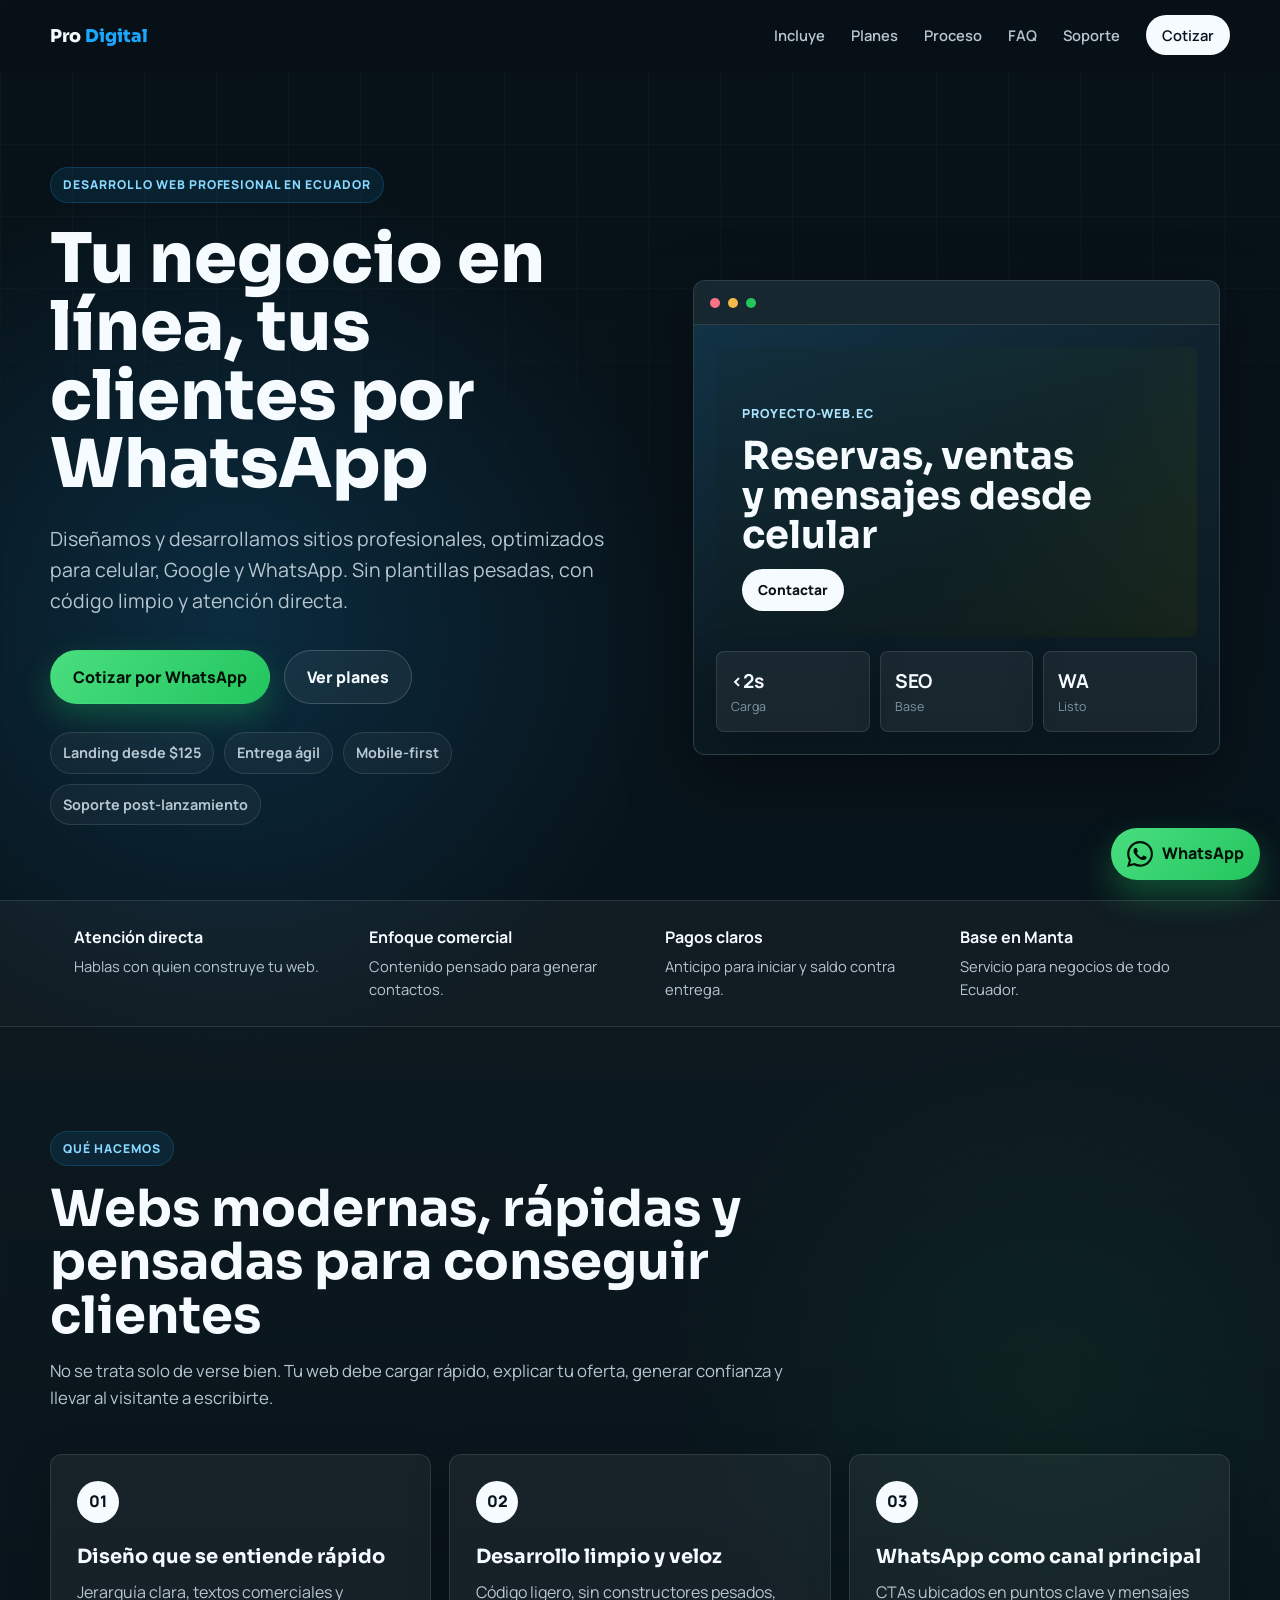
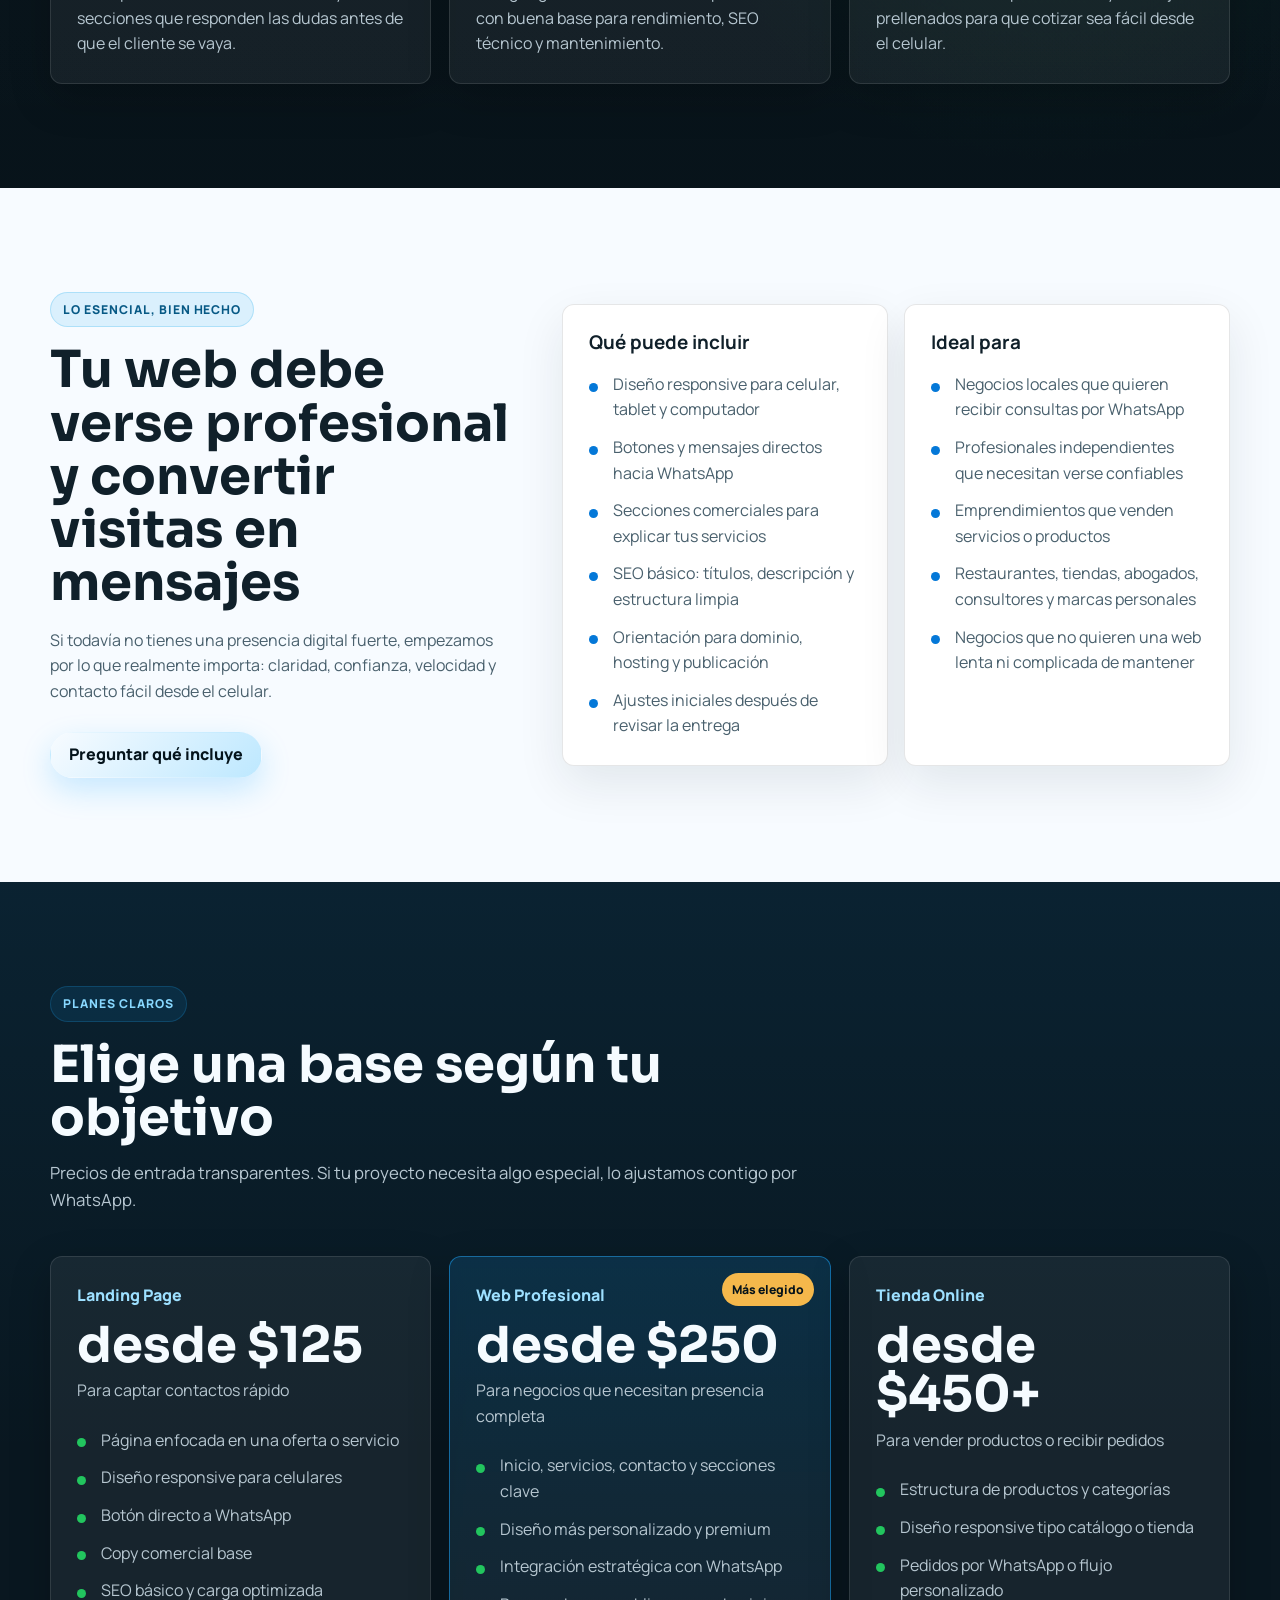
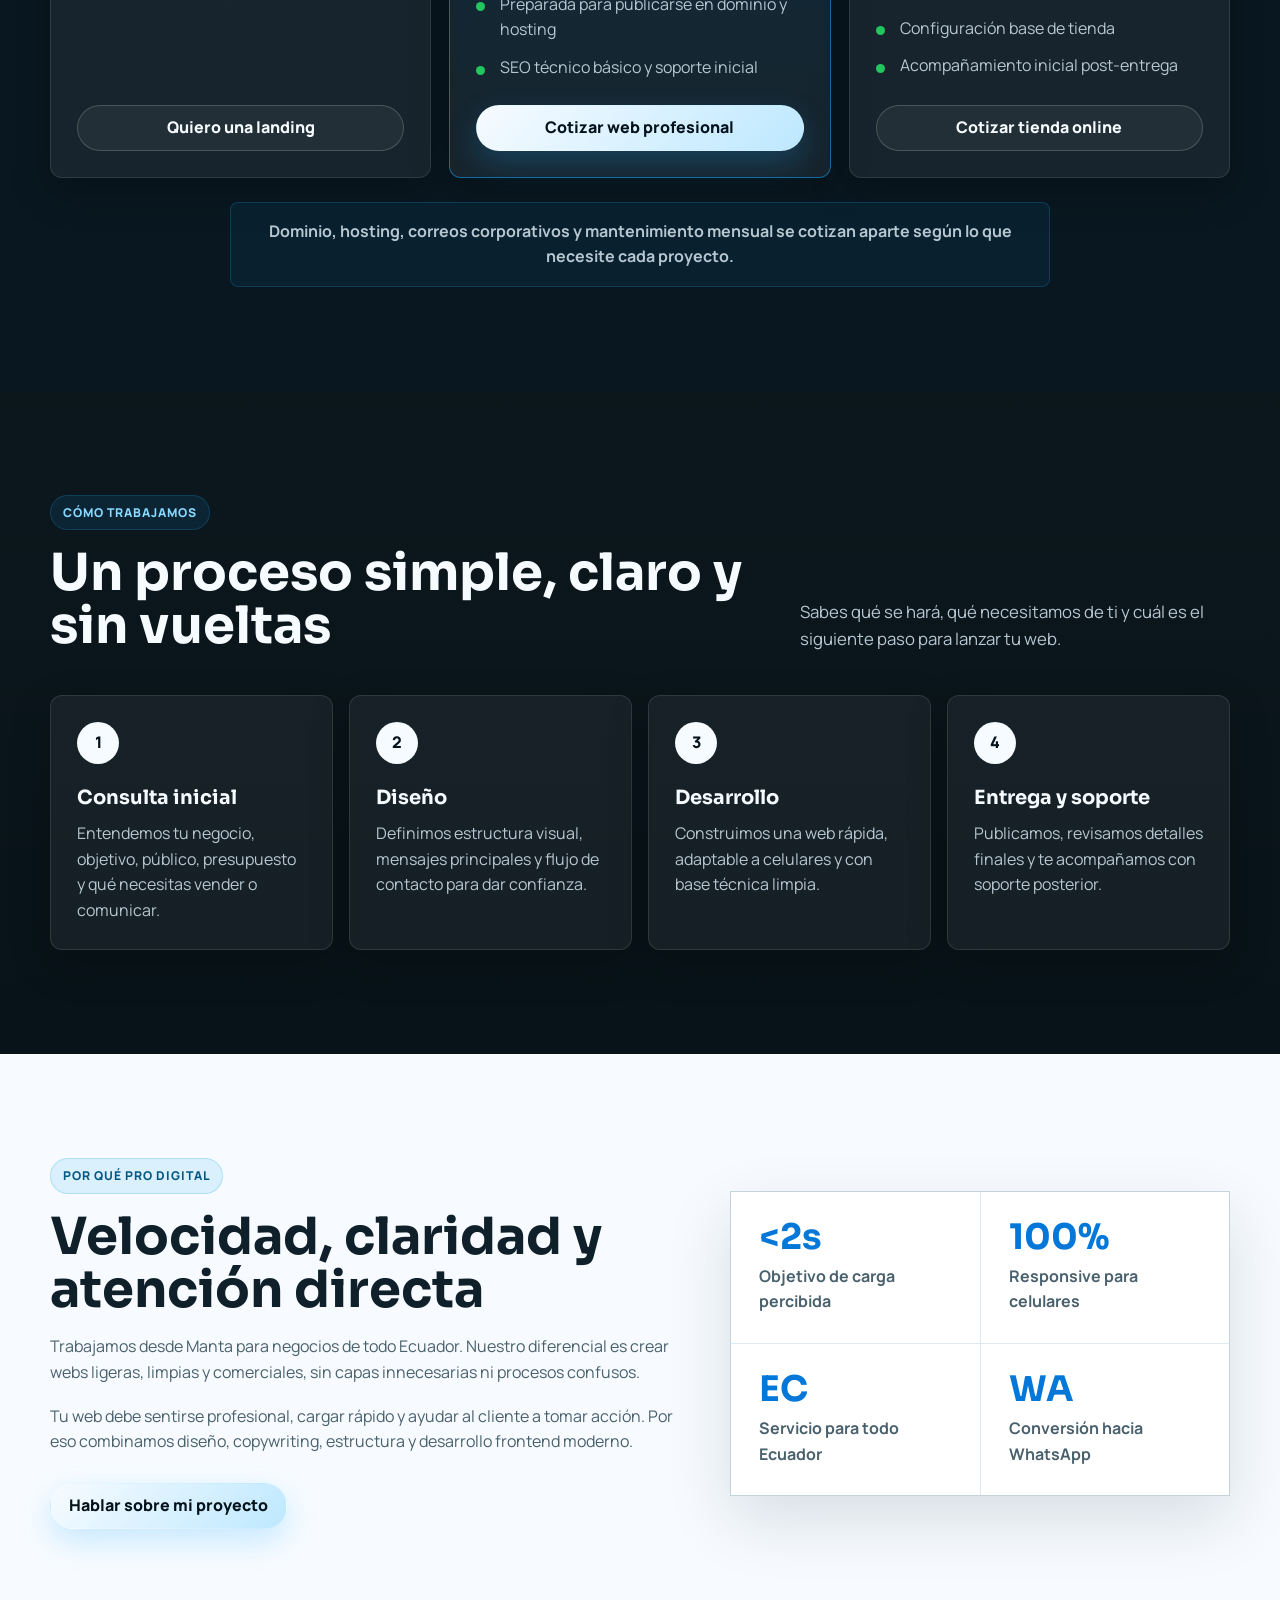
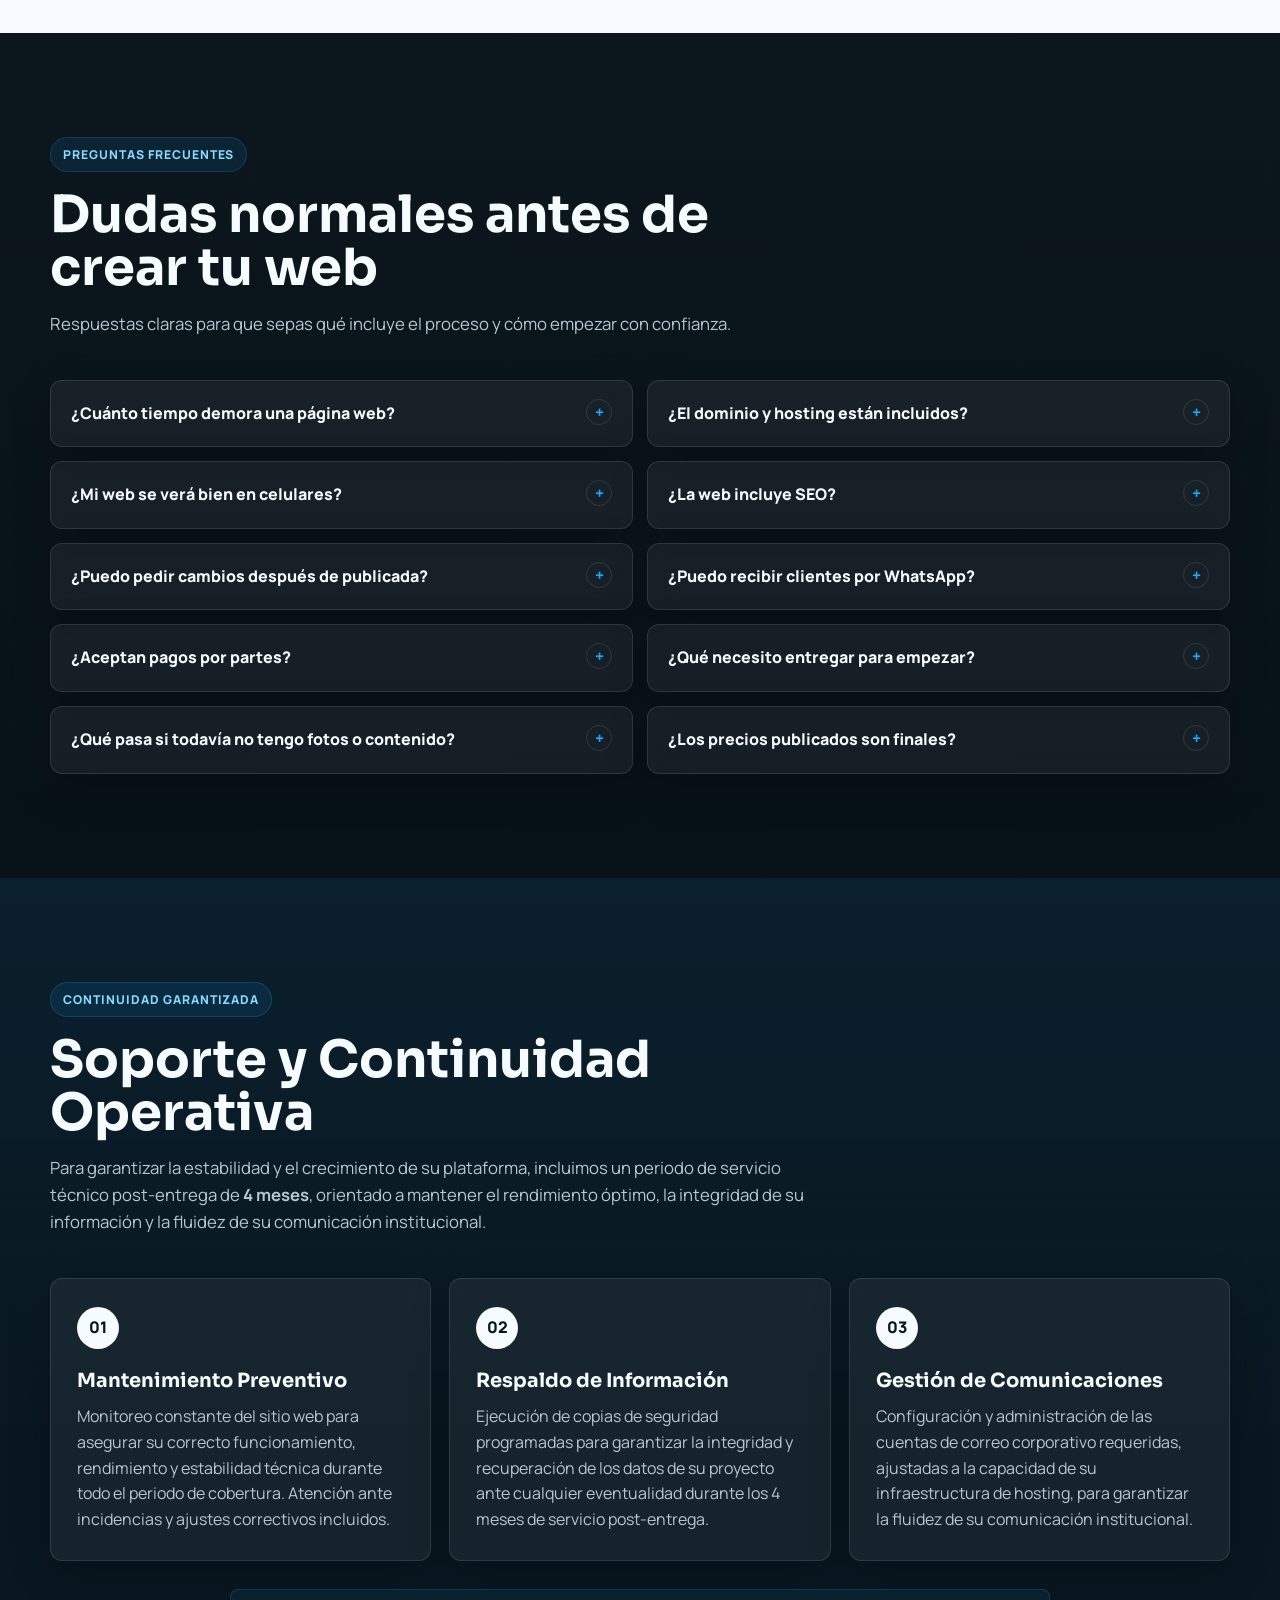
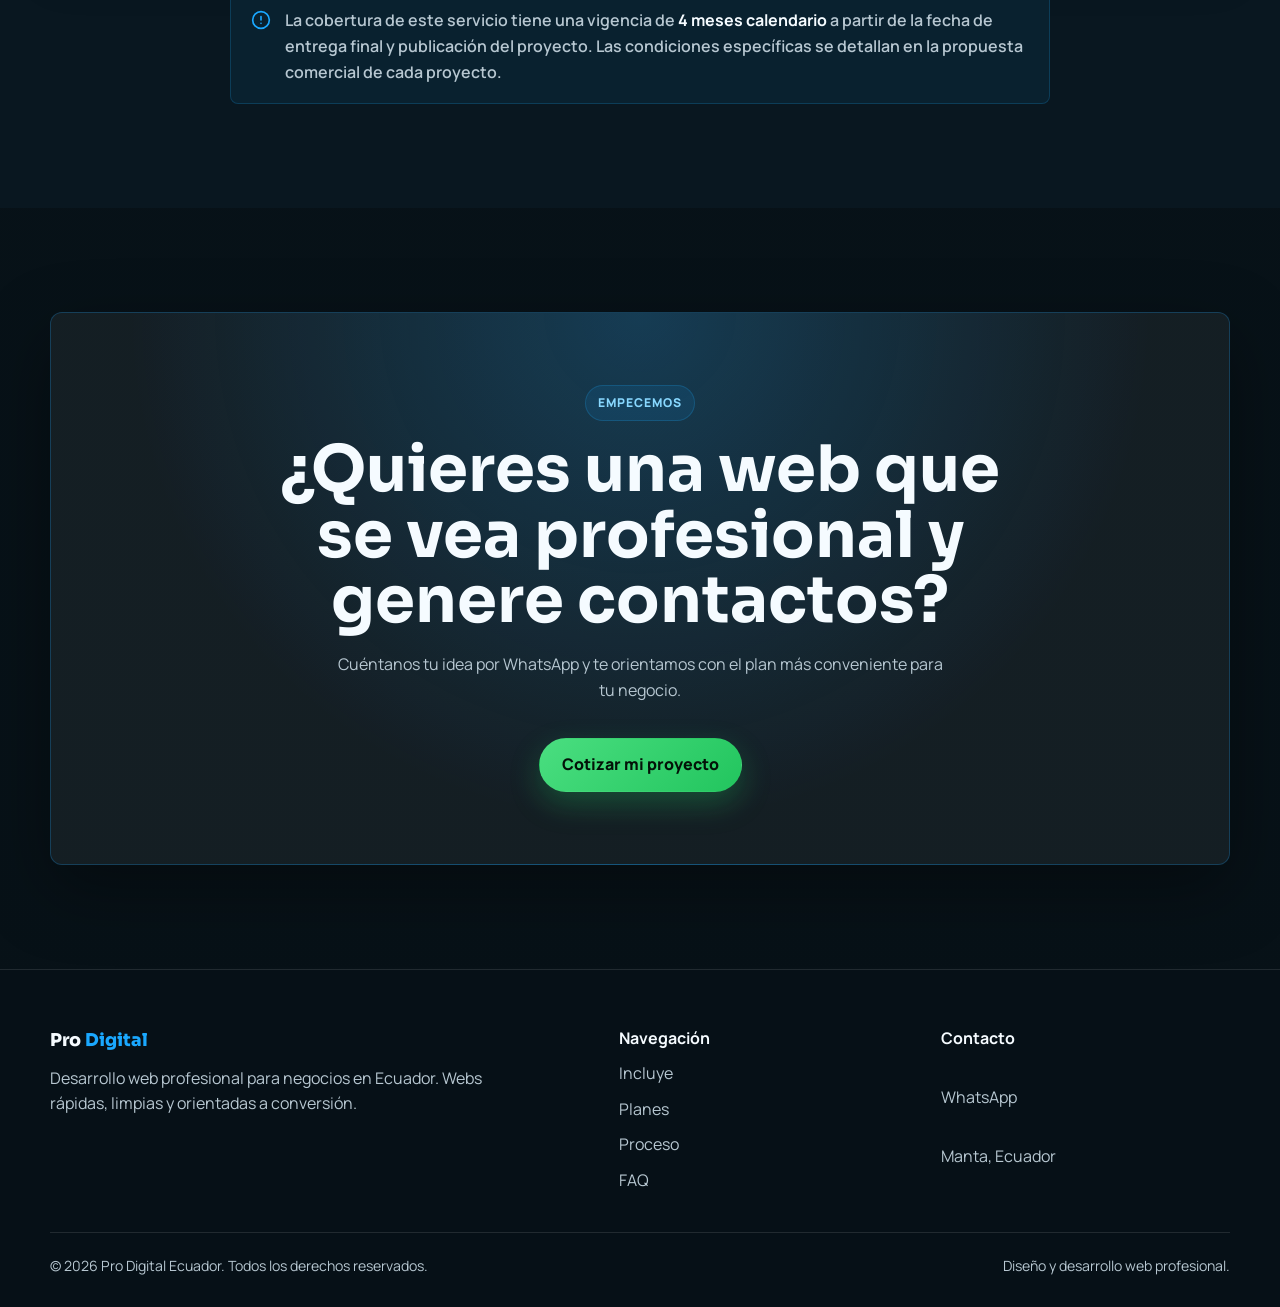
==== Mi pagina Web2/index.html @ b5c47ada "Add files via upload" ====
<!DOCTYPE html>
<html lang="es-EC">
<head>
  <meta charset="UTF-8" />
  <meta name="viewport" content="width=device-width, initial-scale=1.0" />
  <meta http-equiv="X-UA-Compatible" content="IE=edge" />

  <title>Pro Digital Ecuador | Páginas web rápidas para negocios</title>
  <meta name="description" content="Desarrollamos páginas web rápidas, profesionales y orientadas a conseguir clientes en Ecuador. Landing pages, webs corporativas y tiendas online con WhatsApp, SEO básico y soporte." />
  <meta name="keywords" content="paginas web Ecuador, desarrollo web Ecuador, diseno web Manta, landing page Ecuador, tienda online Ecuador, agencia web Ecuador" />
  <meta name="author" content="Pro Digital Ecuador" />
  <meta name="robots" content="index, follow" />
  <link rel="canonical" href="https://prodigitalecuador.com/" />

  <meta property="og:type" content="website" />
  <meta property="og:title" content="Pro Digital Ecuador | Páginas web rápidas para negocios" />
  <meta property="og:description" content="Webs profesionales para negocios en Ecuador: rápidas, mobile-first y listas para convertir visitas en mensajes por WhatsApp." />
  <meta property="og:url" content="https://prodigitalecuador.com/" />
  <meta property="og:image" content="https://prodigitalecuador.com/og-image.png" />
  <meta property="og:locale" content="es_EC" />

  <meta name="twitter:card" content="summary_large_image" />
  <meta name="twitter:title" content="Pro Digital Ecuador | Páginas web rápidas para negocios" />
  <meta name="twitter:description" content="Landing pages, webs profesionales y tiendas online para Ecuador. Diseño moderno, carga rápida y contacto por WhatsApp." />
  <meta name="twitter:image" content="https://prodigitalecuador.com/og-image.png" />

  <script type="application/ld+json">
  {
    "@context": "https://schema.org",
    "@type": "ProfessionalService",
    "name": "Pro Digital Ecuador",
    "description": "Desarrollo de paginas web rapidas, landing pages, webs profesionales y tiendas online para negocios en Ecuador.",
    "url": "https://prodigitalecuador.com/",
    "image": "https://prodigitalecuador.com/og-image.png",
    "telephone": "+593963143138",
    "address": {
      "@type": "PostalAddress",
      "addressLocality": "Manta",
      "addressRegion": "Manabi",
      "addressCountry": "EC"
    },
    "areaServed": {
      "@type": "Country",
      "name": "Ecuador"
    },
    "serviceType": [
      "Landing pages",
      "Paginas web profesionales",
      "Tiendas online",
      "Hosting y mantenimiento web",
      "SEO tecnico basico"
    ],
    "priceRange": "$$",
    "contactPoint": {
      "@type": "ContactPoint",
      "telephone": "+593963143138",
      "contactType": "customer service",
      "areaServed": "EC",
      "availableLanguage": "Spanish"
    }
  }
  </script>

  <link rel="preconnect" href="https://fonts.googleapis.com" />
  <link rel="preconnect" href="https://fonts.gstatic.com" crossorigin />
  <link
    rel="preload"
    href="https://fonts.googleapis.com/css2?family=Manrope:wght@400;500;600;700;800&family=Sora:wght@600;700;800&display=swap"
    as="style"
    onload="this.onload=null;this.rel='stylesheet'"
  />
  <noscript>
    <link rel="stylesheet" href="https://fonts.googleapis.com/css2?family=Manrope:wght@400;500;600;700;800&family=Sora:wght@600;700;800&display=swap" />
  </noscript>

  <link rel="stylesheet" href="styles.css" />
  <link rel="icon" href="data:image/svg+xml,%3Csvg xmlns='http://www.w3.org/2000/svg' viewBox='0 0 32 32'%3E%3Crect width='32' height='32' rx='8' fill='%2311a8fd'/%3E%3Ctext x='50%25' y='57%25' dominant-baseline='middle' text-anchor='middle' font-family='Arial,sans-serif' font-weight='700' font-size='16' fill='white'%3EPD%3C/text%3E%3C/svg%3E" />
</head>

<body>
  <a
    href="https://wa.me/593963143138?text=Hola%2C%20quiero%20cotizar%20mi%20pagina%20web%20con%20Pro%20Digital."
    class="whatsapp-float"
    target="_blank"
    rel="noopener noreferrer"
    aria-label="Cotizar por WhatsApp"
  >
    <svg aria-hidden="true" focusable="false" width="26" height="26" viewBox="0 0 24 24" fill="currentColor">
      <path d="M17.472 14.382c-.297-.149-1.758-.867-2.03-.967-.273-.099-.471-.148-.67.15-.197.297-.767.966-.94 1.164-.173.199-.347.223-.644.075-.297-.15-1.255-.463-2.39-1.475-.883-.788-1.48-1.761-1.653-2.059-.173-.297-.018-.458.13-.606.134-.133.298-.347.446-.52.149-.174.198-.298.298-.497.099-.198.05-.371-.025-.52-.075-.149-.669-1.612-.916-2.207-.242-.579-.487-.5-.669-.51-.173-.008-.371-.01-.57-.01-.198 0-.52.074-.792.372-.272.297-1.04 1.016-1.04 2.479 0 1.462 1.065 2.875 1.213 3.074.149.198 2.096 3.2 5.077 4.487.709.306 1.262.489 1.694.625.712.227 1.36.195 1.871.118.571-.085 1.758-.719 2.006-1.413.248-.694.248-1.289.173-1.413-.074-.124-.272-.198-.57-.347m-5.421 7.403h-.004a9.87 9.87 0 01-5.031-1.378l-.361-.214-3.741.982.998-3.648-.235-.374a9.86 9.86 0 01-1.51-5.26c.001-5.45 4.436-9.884 9.888-9.884 2.64 0 5.122 1.03 6.988 2.898a9.825 9.825 0 012.893 6.994c-.003 5.45-4.437 9.884-9.885 9.884m8.413-18.297A11.815 11.815 0 0012.05 0C5.495 0 .16 5.335.157 11.892c0 2.096.547 4.142 1.588 5.945L.057 24l6.305-1.654a11.882 11.882 0 005.683 1.448h.005c6.554 0 11.89-5.335 11.893-11.893a11.821 11.821 0 00-3.48-8.413Z"/>
    </svg>
    <span>WhatsApp</span>
  </a>

  <header class="site-header" id="site-header">
    <nav class="nav container" aria-label="Navegación principal">
      <a href="#home" class="nav__logo" aria-label="Pro Digital Ecuador">
        Pro <span>Digital</span>
      </a>

      <ul class="nav__links" role="list">
        <li><a href="#included">Incluye</a></li>
        <li><a href="#plans">Planes</a></li>
        <li><a href="#process">Proceso</a></li>
        <li><a href="#faq">FAQ</a></li>
        <li><a href="#support">Soporte</a></li>
        <li>
          <a
            href="https://wa.me/593963143138?text=Hola%2C%20quiero%20cotizar%20mi%20pagina%20web%20con%20Pro%20Digital."
            class="nav__cta"
            target="_blank"
            rel="noopener noreferrer"
          >
            Cotizar
          </a>
        </li>
      </ul>

      <button
        class="nav__hamburger"
        id="hamburger-btn"
        type="button"
        aria-label="Abrir menú"
        aria-expanded="false"
        aria-controls="mobile-menu"
      >
        <span aria-hidden="true"></span>
        <span aria-hidden="true"></span>
        <span aria-hidden="true"></span>
      </button>
    </nav>

    <nav class="nav__mobile-menu" id="mobile-menu" aria-label="Menú móvil" aria-hidden="true">
      <a href="#included" class="mobile-nav-link">Incluye</a>
      <a href="#plans" class="mobile-nav-link">Planes</a>
      <a href="#process" class="mobile-nav-link">Proceso</a>
<a
        href="https://wa.me/593963143138?text=Hola%2C%20quiero%20cotizar%20mi%20pagina%20web%20con%20Pro%20Digital."
        class="mobile-nav-link mobile-nav-link--cta"
        target="_blank"
        rel="noopener noreferrer"
      >
        Cotizar por WhatsApp
      </a>
    </nav>
  </header>

  <main>
    <section class="hero" id="home" aria-labelledby="hero-title">
      <div class="hero__inner container">
        <div class="hero__content">
          <p class="eyebrow reveal">Desarrollo web profesional en Ecuador</p>
          <h1 class="hero__title reveal reveal--delay-1" id="hero-title">
            Tu negocio en línea, tus clientes por WhatsApp
          </h1>
          <p class="hero__subtitle reveal reveal--delay-2">
            Diseñamos y desarrollamos sitios profesionales, optimizados para celular,
            Google y WhatsApp. Sin plantillas pesadas, con código limpio y atención directa.
          </p>
          <div class="hero__actions reveal reveal--delay-3">
            <a
              href="https://wa.me/593963143138?text=Hola%2C%20quiero%20cotizar%20mi%20pagina%20web%20con%20Pro%20Digital.%20Mi%20negocio%20es..."
              class="btn btn--whatsapp btn--lg"
              target="_blank"
              rel="noopener noreferrer"
            >
              Cotizar por WhatsApp
            </a>
            <a href="#plans" class="btn btn--secondary btn--lg">Ver planes</a>
          </div>
          <ul class="hero__proof reveal reveal--delay-4" role="list" aria-label="Beneficios principales">
            <li>Landing desde $125</li>
            <li>Entrega ágil</li>
            <li>Mobile-first</li>
            <li>Soporte post-lanzamiento</li>
          </ul>
        </div>

        <div class="hero__visual reveal reveal--delay-2" aria-hidden="true">
          <div class="browser-card">
            <div class="browser-card__bar">
              <span></span>
              <span></span>
              <span></span>
            </div>
            <div class="browser-card__screen">
              <div class="preview-hero">
                <span>proyecto-web.ec</span>
                <strong>Reservas, ventas y mensajes desde celular</strong>
                <div class="preview-hero__button">Contactar</div>
              </div>
              <div class="preview-stats">
                <div><strong>&lt;2s</strong><span>Carga</span></div>
                <div><strong>SEO</strong><span>Base</span></div>
                <div><strong>WA</strong><span>Listo</span></div>
              </div>
            </div>
          </div>
        </div>
      </div>
    </section>

    <section class="trust-strip" aria-label="Señales de confianza">
      <div class="container trust-strip__grid">
        <div><strong>Atención directa</strong><span>Hablas con quien construye tu web.</span></div>
        <div><strong>Enfoque comercial</strong><span>Contenido pensado para generar contactos.</span></div>
        <div><strong>Pagos claros</strong><span>Anticipo para iniciar y saldo contra entrega.</span></div>
        <div><strong>Base en Manta</strong><span>Servicio para negocios de todo Ecuador.</span></div>
      </div>
    </section>

    <section class="section services" id="services" aria-labelledby="services-title">
      <div class="container">
        <header class="section-header reveal">
          <p class="eyebrow">Qué hacemos</p>
          <h2 id="services-title">Webs modernas, rápidas y pensadas para conseguir clientes</h2>
          <p>
            No se trata solo de verse bien. Tu web debe cargar rápido, explicar tu oferta,
            generar confianza y llevar al visitante a escribirte.
          </p>
        </header>

        <div class="services__grid">
          <article class="feature-card reveal reveal--delay-1">
            <span class="feature-card__icon" aria-hidden="true">01</span>
            <h3>Diseño que se entiende rápido</h3>
            <p>Jerarquía clara, textos comerciales y secciones que responden las dudas antes de que el cliente se vaya.</p>
          </article>
          <article class="feature-card reveal reveal--delay-2">
            <span class="feature-card__icon" aria-hidden="true">02</span>
            <h3>Desarrollo limpio y veloz</h3>
            <p>Código ligero, sin constructores pesados, con buena base para rendimiento, SEO técnico y mantenimiento.</p>
          </article>
          <article class="feature-card reveal reveal--delay-3">
            <span class="feature-card__icon" aria-hidden="true">03</span>
            <h3>WhatsApp como canal principal</h3>
            <p>CTAs ubicados en puntos clave y mensajes prellenados para que cotizar sea fácil desde el celular.</p>
          </article>
        </div>
      </div>
    </section>

    <section class="section included" id="included" aria-labelledby="included-title">
      <div class="container included__grid">
        <div class="included__content reveal">
          <p class="eyebrow">Lo esencial, bien hecho</p>
          <h2 id="included-title">Tu web debe verse profesional y convertir visitas en mensajes</h2>
          <p>
            Si todavía no tienes una presencia digital fuerte, empezamos por lo que realmente
            importa: claridad, confianza, velocidad y contacto fácil desde el celular.
          </p>
          <a
            href="https://wa.me/593963143138?text=Hola%2C%20quiero%20saber%20que%20incluye%20una%20pagina%20web%20con%20Pro%20Digital."
            class="btn btn--primary"
            target="_blank"
            rel="noopener noreferrer"
          >
            Preguntar qué incluye
          </a>
        </div>

        <div class="included__lists">
          <article class="included-card reveal reveal--delay-1">
            <h3>Qué puede incluir</h3>
            <ul role="list">
              <li>Diseño responsive para celular, tablet y computador</li>
              <li>Botones y mensajes directos hacia WhatsApp</li>
              <li>Secciones comerciales para explicar tus servicios</li>
              <li>SEO básico: títulos, descripción y estructura limpia</li>
              <li>Orientación para dominio, hosting y publicación</li>
              <li>Ajustes iniciales después de revisar la entrega</li>
            </ul>
          </article>

          <article class="included-card reveal reveal--delay-2">
            <h3>Ideal para</h3>
            <ul role="list">
              <li>Negocios locales que quieren recibir consultas por WhatsApp</li>
              <li>Profesionales independientes que necesitan verse confiables</li>
              <li>Emprendimientos que venden servicios o productos</li>
              <li>Restaurantes, tiendas, abogados, consultores y marcas personales</li>
              <li>Negocios que no quieren una web lenta ni complicada de mantener</li>
            </ul>
          </article>
        </div>
      </div>
    </section>

    <section class="section plans" id="plans" aria-labelledby="plans-title">
      <div class="container">
        <header class="section-header reveal">
          <p class="eyebrow">Planes claros</p>
          <h2 id="plans-title">Elige una base según tu objetivo</h2>
          <p>Precios de entrada transparentes. Si tu proyecto necesita algo especial, lo ajustamos contigo por WhatsApp.</p>
        </header>

        <div class="plans__grid">
          <article class="price-card reveal reveal--delay-1">
            <div class="price-card__head">
              <p>Landing Page</p>
              <strong>desde $125</strong>
              <span>Para captar contactos rápido</span>
            </div>
            <ul role="list">
              <li>Página enfocada en una oferta o servicio</li>
              <li>Diseño responsive para celulares</li>
              <li>Botón directo a WhatsApp</li>
              <li>Copy comercial base</li>
              <li>SEO básico y carga optimizada</li>
            </ul>
            <a href="https://wa.me/593963143138?text=Hola%2C%20quiero%20una%20Landing%20Page%20desde%20%24125." class="btn btn--secondary" target="_blank" rel="noopener noreferrer">Quiero una landing</a>
          </article>

          <article class="price-card price-card--featured reveal reveal--delay-2">
            <div class="price-card__badge">Más elegido</div>
            <div class="price-card__head">
              <p>Web Profesional</p>
              <strong>desde $250</strong>
              <span>Para negocios que necesitan presencia completa</span>
            </div>
            <ul role="list">
              <li>Inicio, servicios, contacto y secciones clave</li>
              <li>Diseño más personalizado y premium</li>
              <li>Integración estratégica con WhatsApp</li>
              <li>Preparada para publicarse en dominio y hosting</li>
              <li>SEO técnico básico y soporte inicial</li>
            </ul>
            <a href="https://wa.me/593963143138?text=Hola%2C%20quiero%20cotizar%20una%20Web%20Profesional%20desde%20%24250." class="btn btn--primary" target="_blank" rel="noopener noreferrer">Cotizar web profesional</a>
          </article>

          <article class="price-card reveal reveal--delay-3">
            <div class="price-card__head">
              <p>Tienda Online</p>
              <strong>desde $450+</strong>
              <span>Para vender productos o recibir pedidos</span>
            </div>
            <ul role="list">
              <li>Estructura de productos y categorías</li>
              <li>Diseño responsive tipo catálogo o tienda</li>
              <li>Pedidos por WhatsApp o flujo personalizado</li>
              <li>Configuración base de tienda</li>
              <li>Acompañamiento inicial post-entrega</li>
            </ul>
            <a href="https://wa.me/593963143138?text=Hola%2C%20quiero%20cotizar%20una%20Tienda%20Online%20desde%20%24450." class="btn btn--secondary" target="_blank" rel="noopener noreferrer">Cotizar tienda online</a>
          </article>
        </div>
        <p class="plans__note reveal reveal--delay-4">
          Dominio, hosting, correos corporativos y mantenimiento mensual se cotizan aparte según lo que necesite cada proyecto.
        </p>
      </div>
    </section>

    <section class="section process" id="process" aria-labelledby="process-title">
      <div class="container">
        <header class="section-header section-header--split reveal">
          <div>
            <p class="eyebrow">Cómo trabajamos</p>
            <h2 id="process-title">Un proceso simple, claro y sin vueltas</h2>
          </div>
          <p>Sabes qué se hará, qué necesitamos de ti y cuál es el siguiente paso para lanzar tu web.</p>
        </header>

        <div class="process__grid">
          <article class="step-card reveal reveal--delay-1">
            <span>1</span>
            <h3>Consulta inicial</h3>
            <p>Entendemos tu negocio, objetivo, público, presupuesto y qué necesitas vender o comunicar.</p>
          </article>
          <article class="step-card reveal reveal--delay-2">
            <span>2</span>
            <h3>Diseño</h3>
            <p>Definimos estructura visual, mensajes principales y flujo de contacto para dar confianza.</p>
          </article>
          <article class="step-card reveal reveal--delay-3">
            <span>3</span>
            <h3>Desarrollo</h3>
            <p>Construimos una web rápida, adaptable a celulares y con base técnica limpia.</p>
          </article>
          <article class="step-card reveal reveal--delay-4">
            <span>4</span>
            <h3>Entrega y soporte</h3>
            <p>Publicamos, revisamos detalles finales y te acompañamos con soporte posterior.</p>
          </article>
        </div>
      </div>
    </section>

    <section class="section about" id="about" aria-labelledby="about-title">
      <div class="container about__grid">
        <div class="about__content reveal">
          <p class="eyebrow">Por qué Pro Digital</p>
          <h2 id="about-title">Velocidad, claridad y atención directa</h2>
          <p>
            Trabajamos desde Manta para negocios de todo Ecuador. Nuestro diferencial es crear webs
            ligeras, limpias y comerciales, sin capas innecesarias ni procesos confusos.
          </p>
          <p>
            Tu web debe sentirse profesional, cargar rápido y ayudar al cliente a tomar acción.
            Por eso combinamos diseño, copywriting, estructura y desarrollo frontend moderno.
          </p>
          <a href="https://wa.me/593963143138?text=Hola%2C%20quiero%20hablar%20sobre%20mi%20proyecto%20web." class="btn btn--primary" target="_blank" rel="noopener noreferrer">Hablar sobre mi proyecto</a>
        </div>

        <div class="metrics-panel reveal reveal--delay-2" aria-label="Métricas y beneficios">
          <div><strong>&lt;2s</strong><span>Objetivo de carga percibida</span></div>
          <div><strong>100%</strong><span>Responsive para celulares</span></div>
          <div><strong>EC</strong><span>Servicio para todo Ecuador</span></div>
          <div><strong>WA</strong><span>Conversión hacia WhatsApp</span></div>
        </div>
      </div>
    </section>

    <section class="section faq" id="faq" aria-labelledby="faq-title">
      <div class="container">
        <header class="section-header reveal">
          <p class="eyebrow">Preguntas frecuentes</p>
          <h2 id="faq-title">Dudas normales antes de crear tu web</h2>
          <p>Respuestas claras para que sepas qué incluye el proceso y cómo empezar con confianza.</p>
        </header>

        <div class="faq__grid">
          <details class="faq-item reveal reveal--delay-1">
            <summary>¿Cuánto tiempo demora una página web?</summary>
            <p>Una landing puede estar lista en pocos días si el contenido está claro. Una web profesional o tienda online toma más tiempo porque requiere más estructura, diseño y revisión.</p>
          </details>
          <details class="faq-item reveal reveal--delay-1">
            <summary>¿El dominio y hosting están incluidos?</summary>
            <p>Dominio, hosting y correos corporativos se cotizan aparte. Podemos ayudarte a contratarlos o conectarlos si ya los tienes. Comprar un dominio no siempre incluye correo corporativo; depende del proveedor y del plan.</p>
          </details>
          <details class="faq-item reveal reveal--delay-2">
            <summary>¿Mi web se verá bien en celulares?</summary>
            <p>Sí. Diseñamos mobile-first porque muchos clientes en Ecuador revisan desde celular antes de escribir por WhatsApp.</p>
          </details>
          <details class="faq-item reveal reveal--delay-2">
            <summary>¿La web incluye SEO?</summary>
            <p>Incluye SEO básico técnico: estructura correcta, títulos, descripción, velocidad y buenas prácticas. El posicionamiento avanzado se puede trabajar como servicio adicional.</p>
          </details>
          <details class="faq-item reveal reveal--delay-3">
            <summary>¿Puedo pedir cambios después de publicada?</summary>
            <p>Sí. Podemos incluir ajustes iniciales y también mantenimiento mensual si necesitas cambios frecuentes, nuevas secciones o soporte continuo.</p>
          </details>
          <details class="faq-item reveal reveal--delay-3">
            <summary>¿Puedo recibir clientes por WhatsApp?</summary>
            <p>Sí. La web se orienta a que el visitante pueda escribirte con mensajes prellenados según el servicio, plan o tipo de consulta.</p>
          </details>
          <details class="faq-item reveal reveal--delay-4">
            <summary>¿Aceptan pagos por partes?</summary>
            <p>Normalmente se trabaja con anticipo para iniciar y saldo contra entrega o publicación. Así el proceso es claro para ambas partes.</p>
          </details>
          <details class="faq-item reveal reveal--delay-4">
            <summary>¿Qué necesito entregar para empezar?</summary>
            <p>Logo si tienes, servicios, datos de contacto, fotos y referencias. Si no tienes textos listos, podemos ayudarte con copy base para ordenar tu oferta.</p>
          </details>
          <details class="faq-item reveal reveal--delay-4">
            <summary>¿Qué pasa si todavía no tengo fotos o contenido?</summary>
            <p>Podemos iniciar con una estructura base y textos comerciales simples. Si faltan fotos, te indicamos qué imágenes conviene preparar para que la web se vea profesional.</p>
          </details>
          <details class="faq-item reveal reveal--delay-4">
            <summary>¿Los precios publicados son finales?</summary>
            <p>Son precios de entrada. El valor final depende de cantidad de secciones, funcionalidades, contenido, tienda, dominio, hosting y soporte que necesites. Siempre se aclara antes de iniciar.</p>
          </details>
        </div>
      </div>
    </section>

    <section class="section support" id="support" aria-labelledby="support-title">
      <div class="container">
        <header class="section-header reveal">
          <p class="eyebrow">Continuidad garantizada</p>
          <h2 id="support-title">Soporte y Continuidad Operativa</h2>
          <p>
            Para garantizar la estabilidad y el crecimiento de su plataforma, incluimos un periodo de
            servicio técnico post-entrega de <strong>4 meses</strong>, orientado a mantener el rendimiento
            óptimo, la integridad de su información y la fluidez de su comunicación institucional.
          </p>
        </header>

        <div class="support__grid">
          <article class="support-card reveal reveal--delay-1">
            <div class="support-card__number" aria-hidden="true">01</div>
            <div class="support-card__body">
              <h3>Mantenimiento Preventivo</h3>
              <p>
                Monitoreo constante del sitio web para asegurar su correcto funcionamiento, rendimiento
                y estabilidad técnica durante todo el periodo de cobertura. Atención ante incidencias
                y ajustes correctivos incluidos.
              </p>
            </div>
          </article>

          <article class="support-card reveal reveal--delay-2">
            <div class="support-card__number" aria-hidden="true">02</div>
            <div class="support-card__body">
              <h3>Respaldo de Información</h3>
              <p>
                Ejecución de copias de seguridad programadas para garantizar la integridad y recuperación
                de los datos de su proyecto ante cualquier eventualidad durante los 4 meses de
                servicio post-entrega.
              </p>
            </div>
          </article>

          <article class="support-card reveal reveal--delay-3">
            <div class="support-card__number" aria-hidden="true">03</div>
            <div class="support-card__body">
              <h3>Gestión de Comunicaciones</h3>
              <p>
                Configuración y administración de las cuentas de correo corporativo requeridas, ajustadas
                a la capacidad de su infraestructura de hosting, para garantizar la fluidez de su
                comunicación institucional.
              </p>
            </div>
          </article>
        </div>

        <div class="support__note reveal reveal--delay-4">
          <svg aria-hidden="true" focusable="false" width="20" height="20" viewBox="0 0 24 24" fill="none" stroke="currentColor" stroke-width="2" stroke-linecap="round" stroke-linejoin="round">
            <circle cx="12" cy="12" r="10"/><line x1="12" y1="8" x2="12" y2="12"/><line x1="12" y1="16" x2="12.01" y2="16"/>
          </svg>
          <p>
            La cobertura de este servicio tiene una vigencia de <strong>4 meses calendario</strong> a partir de
            la fecha de entrega final y publicación del proyecto. Las condiciones específicas se
            detallan en la propuesta comercial de cada proyecto.
          </p>
        </div>
      </div>
    </section>

    <section class="final-cta" id="quote" aria-labelledby="final-cta-title">
      <div class="container final-cta__inner reveal">
        <p class="eyebrow">Empecemos</p>
        <h2 id="final-cta-title">¿Quieres una web que se vea profesional y genere contactos?</h2>
        <p>Cuéntanos tu idea por WhatsApp y te orientamos con el plan más conveniente para tu negocio.</p>
        <a
          href="https://wa.me/593963143138?text=Hola%2C%20quiero%20cotizar%20mi%20proyecto%20web.%20Mi%20negocio%20es..."
          class="btn btn--whatsapp btn--lg"
          target="_blank"
          rel="noopener noreferrer"
        >
          Cotizar mi proyecto
        </a>
      </div>
    </section>
  </main>

  <footer class="site-footer">
    <div class="container site-footer__grid">
      <div>
        <a href="#home" class="footer-logo">Pro <span>Digital</span></a>
        <p>Desarrollo web profesional para negocios en Ecuador. Webs rápidas, limpias y orientadas a conversión.</p>
      </div>
      <nav aria-label="Enlaces del sitio">
        <strong>Navegación</strong>
        <a href="#included">Incluye</a>
        <a href="#plans">Planes</a>
        <a href="#process">Proceso</a>
        <a href="#faq">FAQ</a>
      </nav>
      <nav aria-label="Contacto">
        <strong>Contacto</strong>
        <a href="https://wa.me/593963143138" target="_blank" rel="noopener noreferrer">WhatsApp</a>
        <span>Manta, Ecuador</span>
      </nav>
    </div>
    <div class="container site-footer__bottom">
      <span>&copy; <span id="year"></span> Pro Digital Ecuador. Todos los derechos reservados.</span>
      <span>Diseño y desarrollo web profesional.</span>
    </div>
  </footer>

  <script src="script.js" defer></script>
</body>
</html>
---- Mi pagina Web2/styles.css ----
*, *::before, *::after {
  box-sizing: border-box;
}

:root {
  --bg: #071117;
  --bg-2: #0b1820;
  --surface: #101f28;
  --surface-2: #142832;
  --surface-3: #f7fbff;
  --text: #f5fbff;
  --text-soft: #b7c7d1;
  --text-muted: #7f97a4;
  --ink: #10202a;
  --line: rgba(255, 255, 255, 0.11);
  --line-strong: rgba(255, 255, 255, 0.18);
  --blue: #1aa8ff;
  --blue-dark: #0478d8;
  --green: #22c55e;
  --mint: #4ade80;
  --gold: #f5b84b;
  --rose: #fb7185;
  --shadow: 0 24px 70px rgba(0, 0, 0, 0.36);
  --shadow-soft: 0 14px 40px rgba(0, 0, 0, 0.22);
  --radius: 8px;
  --radius-lg: 12px;
  --container: 1180px;
  --font-body: "Manrope", "Segoe UI", system-ui, sans-serif;
  --font-display: "Sora", "Manrope", "Segoe UI", system-ui, sans-serif;
}

html {
  scroll-behavior: smooth;
  background: var(--bg);
}

body {
  margin: 0;
  font-family: var(--font-body);
  color: var(--text);
  background:
    radial-gradient(circle at 18% 8%, rgba(26, 168, 255, 0.16), transparent 28rem),
    radial-gradient(circle at 82% 18%, rgba(34, 197, 94, 0.07), transparent 24rem),
    linear-gradient(180deg, var(--bg), #08141b 44rem, var(--bg));
  line-height: 1.6;
  overflow-x: hidden;
}

body.menu-open {
  overflow: hidden;
}

body::before {
  content: "";
  position: fixed;
  inset: 0;
  pointer-events: none;
  background-image:
    linear-gradient(rgba(255, 255, 255, 0.035) 1px, transparent 1px),
    linear-gradient(90deg, rgba(255, 255, 255, 0.035) 1px, transparent 1px);
  background-size: 72px 72px;
  mask-image: linear-gradient(180deg, black, transparent 72%);
}

img, svg {
  display: block;
}

a {
  color: inherit;
  text-decoration: none;
}

p, h1, h2, h3, ul {
  margin: 0;
}

ul {
  padding: 0;
}

button, summary {
  font: inherit;
}

.container {
  width: min(100% - 32px, var(--container));
  margin-inline: auto;
}

.site-header {
  position: fixed;
  inset: 0 0 auto;
  z-index: 50;
  border-bottom: 1px solid transparent;
  background: rgba(7, 17, 23, 0.72);
  backdrop-filter: blur(18px);
  -webkit-backdrop-filter: blur(18px);
  transition: border-color 180ms ease, background 180ms ease, box-shadow 180ms ease;
}

.site-header.scrolled {
  border-color: var(--line);
  background: rgba(7, 17, 23, 0.92);
  box-shadow: 0 10px 34px rgba(0, 0, 0, 0.22);
}

.nav {
  min-height: 72px;
  display: flex;
  align-items: center;
  justify-content: space-between;
  gap: 24px;
}

.nav__logo,
.footer-logo {
  font-family: var(--font-display);
  font-size: 1.1rem;
  font-weight: 800;
  letter-spacing: 0;
}

.nav__logo span,
.footer-logo span {
  color: var(--blue);
}

.nav__links {
  display: flex;
  align-items: center;
  gap: 26px;
  list-style: none;
  color: var(--text-soft);
  font-size: 0.92rem;
  font-weight: 600;
}

.nav__links a {
  transition: color 160ms ease;
}

.nav__links a:hover,
.nav__links a[aria-current="page"] {
  color: var(--text);
}

.nav__cta {
  color: #06131a !important;
  background: var(--text);
  padding: 10px 16px;
  border-radius: 999px;
}

.nav__hamburger {
  display: none;
  width: 42px;
  height: 42px;
  align-items: center;
  justify-content: center;
  flex-direction: column;
  gap: 5px;
  border: 1px solid var(--line);
  border-radius: 999px;
  background: rgba(255, 255, 255, 0.04);
  color: var(--text);
  cursor: pointer;
}

.nav__hamburger span {
  width: 18px;
  height: 2px;
  border-radius: 999px;
  background: currentColor;
  transition: transform 180ms ease, opacity 180ms ease;
}

.nav__hamburger.is-open span:nth-child(1) {
  transform: translateY(7px) rotate(45deg);
}

.nav__hamburger.is-open span:nth-child(2) {
  opacity: 0;
}

.nav__hamburger.is-open span:nth-child(3) {
  transform: translateY(-7px) rotate(-45deg);
}

.nav__mobile-menu {
  position: fixed;
  top: 72px;
  left: 16px;
  right: 16px;
  display: grid;
  gap: 6px;
  padding: 14px;
  border: 1px solid var(--line);
  border-radius: var(--radius-lg);
  background: rgba(10, 24, 32, 0.98);
  box-shadow: var(--shadow);
  transform: translateY(-18px);
  opacity: 0;
  pointer-events: none;
  transition: opacity 180ms ease, transform 180ms ease;
}

.nav__mobile-menu.is-open {
  transform: translateY(0);
  opacity: 1;
  pointer-events: auto;
}

.nav__mobile-menu a {
  padding: 14px;
  border-radius: var(--radius);
  color: var(--text-soft);
  font-weight: 700;
}

.mobile-nav-link--cta {
  color: #06131a !important;
  background: var(--text);
}

.hero {
  min-height: 100svh;
  display: grid;
  align-items: center;
  padding: 164px 0 72px;
}

.hero__inner {
  display: grid;
  grid-template-columns: minmax(0, 1.02fr) minmax(340px, 0.98fr);
  align-items: center;
  gap: 64px;
}

.eyebrow {
  width: fit-content;
  color: #88d8ff;
  background: rgba(26, 168, 255, 0.1);
  border: 1px solid rgba(26, 168, 255, 0.2);
  border-radius: 999px;
  padding: 7px 12px;
  font-size: 0.76rem;
  font-weight: 800;
  letter-spacing: 0.08em;
  text-transform: uppercase;
}

.hero__title {
  font-family: var(--font-display);
  max-width: 720px;
  margin-top: 22px;
  font-size: clamp(2.45rem, 5.35vw, 4.9rem);
  line-height: 1;
  letter-spacing: 0;
  font-weight: 800;
}

.hero__subtitle {
  max-width: 650px;
  margin-top: 24px;
  color: var(--text-soft);
  font-size: clamp(1rem, 1.6vw, 1.22rem);
}

.hero__actions,
.final-cta .btn {
  margin-top: 34px;
}

.hero__actions {
  display: flex;
  flex-wrap: wrap;
  gap: 14px;
}

.btn {
  display: inline-flex;
  align-items: center;
  justify-content: center;
  min-height: 46px;
  padding: 12px 18px;
  border: 1px solid var(--line-strong);
  border-radius: 999px;
  font-weight: 800;
  line-height: 1.1;
  transition: transform 160ms ease, box-shadow 160ms ease, background 160ms ease, border-color 160ms ease;
}

.btn:hover {
  transform: translateY(-2px);
}

.btn--lg {
  min-height: 54px;
  padding-inline: 22px;
}

.btn--primary {
  color: #04131b;
  background: linear-gradient(135deg, #f7fbff, #bde8ff);
  border-color: transparent;
  box-shadow: 0 12px 30px rgba(26, 168, 255, 0.22);
}

.btn--whatsapp {
  color: #031208;
  background: linear-gradient(135deg, var(--mint), var(--green));
  border-color: transparent;
  box-shadow: 0 12px 30px rgba(34, 197, 94, 0.28);
}

.btn--secondary {
  color: var(--text);
  background: rgba(255, 255, 255, 0.05);
}

.btn--secondary:hover {
  border-color: rgba(255, 255, 255, 0.32);
  background: rgba(255, 255, 255, 0.08);
}

.hero__proof {
  display: flex;
  flex-wrap: wrap;
  gap: 10px;
  margin-top: 28px;
  list-style: none;
}

.hero__proof li {
  color: var(--text-soft);
  border: 1px solid var(--line);
  border-radius: 999px;
  background: rgba(255, 255, 255, 0.04);
  padding: 8px 12px;
  font-size: 0.9rem;
  font-weight: 700;
}

.hero__visual {
  position: relative;
  min-height: 520px;
}

.browser-card {
  position: absolute;
  inset: 44px 10px auto;
  border: 1px solid rgba(255, 255, 255, 0.14);
  border-radius: var(--radius-lg);
  overflow: hidden;
  background: #0d1e28;
  box-shadow: var(--shadow);
}

.browser-card__bar {
  height: 44px;
  display: flex;
  align-items: center;
  gap: 8px;
  padding: 0 16px;
  border-bottom: 1px solid var(--line);
  background: rgba(255, 255, 255, 0.04);
}

.browser-card__bar span {
  width: 10px;
  height: 10px;
  border-radius: 999px;
  background: var(--rose);
}

.browser-card__bar span:nth-child(2) {
  background: var(--gold);
}

.browser-card__bar span:nth-child(3) {
  background: var(--green);
}

.browser-card__screen {
  padding: 22px;
  background:
    linear-gradient(145deg, rgba(26, 168, 255, 0.11), transparent 46%),
    linear-gradient(180deg, #10242f, #0b1921);
}

.preview-hero {
  min-height: 290px;
  display: flex;
  flex-direction: column;
  justify-content: flex-end;
  gap: 14px;
  padding: 26px;
  border-radius: var(--radius);
  background:
    linear-gradient(180deg, rgba(8, 17, 23, 0.06), rgba(8, 17, 23, 0.52)),
    linear-gradient(135deg, #123040, #132a2d 58%, #26381f);
}

.preview-hero span {
  color: #ace4ff;
  font-size: 0.78rem;
  font-weight: 800;
  text-transform: uppercase;
  letter-spacing: 0.08em;
}

.preview-hero strong {
  font-family: var(--font-display);
  max-width: 360px;
  font-size: clamp(1.7rem, 3vw, 2.6rem);
  line-height: 1.02;
}

.preview-hero__button {
  width: fit-content;
  color: #071117;
  background: var(--text);
  border-radius: 999px;
  padding: 10px 16px;
  font-size: 0.86rem;
  font-weight: 800;
}

.preview-stats {
  display: grid;
  grid-template-columns: repeat(3, 1fr);
  gap: 10px;
  margin-top: 14px;
}

.preview-stats div,
.metrics-panel,
.feature-card,
.price-card,
.step-card,
.faq-item {
  border: 1px solid var(--line);
  background: rgba(255, 255, 255, 0.055);
  box-shadow: var(--shadow-soft);
}

.preview-stats div {
  padding: 14px;
  border-radius: var(--radius);
}

.preview-stats strong,
.preview-stats span {
  display: block;
}

.preview-stats strong {
  font-size: 1.2rem;
}

.preview-stats span {
  color: var(--text-muted);
  font-size: 0.78rem;
}

.trust-strip {
  border-block: 1px solid var(--line);
  background: rgba(255, 255, 255, 0.035);
}

.trust-strip__grid {
  display: grid;
  grid-template-columns: repeat(4, 1fr);
  gap: 1px;
}

.trust-strip__grid div {
  padding: 24px;
}

.trust-strip strong,
.trust-strip span {
  display: block;
}

.trust-strip span {
  margin-top: 4px;
  color: var(--text-soft);
  font-size: 0.92rem;
}

.section {
  padding: 104px 0;
}

.services,
.process,
.faq {
  background: linear-gradient(180deg, rgba(255, 255, 255, 0.018), transparent);
}

.included {
  background: #f7fbff;
  color: var(--ink);
}

.included .eyebrow {
  color: #075985;
  background: rgba(14, 165, 233, 0.12);
  border-color: rgba(14, 165, 233, 0.22);
}

.included__grid {
  display: grid;
  grid-template-columns: 0.82fr 1.18fr;
  gap: 48px;
  align-items: center;
}

.included__content h2 {
  font-family: var(--font-display);
  max-width: 620px;
  margin-top: 16px;
  font-size: clamp(2rem, 4vw, 3.45rem);
  line-height: 1.04;
}

.included__content p:not(.eyebrow) {
  max-width: 590px;
  margin-top: 18px;
  color: #49606d;
}

.included__content .btn {
  margin-top: 28px;
}

.included__lists {
  display: grid;
  grid-template-columns: repeat(2, minmax(0, 1fr));
  gap: 16px;
}

.included-card {
  min-height: 100%;
  padding: 26px;
  border: 1px solid rgba(7, 17, 23, 0.1);
  border-radius: var(--radius-lg);
  background: #ffffff;
  box-shadow: 0 18px 48px rgba(8, 31, 44, 0.09);
}

.included-card h3 {
  font-size: 1.18rem;
  line-height: 1.2;
}

.included-card ul {
  display: grid;
  gap: 12px;
  margin-top: 18px;
  list-style: none;
  color: #49606d;
}

.included-card li {
  position: relative;
  padding-left: 24px;
}

.included-card li::before {
  content: "";
  position: absolute;
  top: 0.68em;
  left: 0;
  width: 9px;
  height: 9px;
  border-radius: 999px;
  background: var(--blue-dark);
}

.section-header {
  max-width: 760px;
  margin-bottom: 42px;
}

.section-header--split {
  max-width: none;
  display: grid;
  grid-template-columns: 1fr minmax(260px, 430px);
  align-items: end;
  gap: 32px;
}

.section-header h2 {
  font-family: var(--font-display);
  margin-top: 16px;
  font-size: clamp(2rem, 4vw, 3.6rem);
  line-height: 1.04;
  letter-spacing: 0;
}

.section-header p:not(.eyebrow) {
  margin-top: 16px;
  color: var(--text-soft);
  font-size: 1.05rem;
}

.services__grid,
.plans__grid {
  display: grid;
  grid-template-columns: repeat(3, 1fr);
  gap: 18px;
}

.feature-card,
.price-card,
.step-card,
.faq-item {
  border-radius: var(--radius-lg);
}

.feature-card,
.step-card {
  padding: 26px;
}

.feature-card__icon,
.step-card span {
  display: inline-flex;
  align-items: center;
  justify-content: center;
  width: 42px;
  height: 42px;
  margin-bottom: 22px;
  border-radius: 999px;
  color: #06131a;
  background: var(--text);
  font-weight: 800;
}

.feature-card h3,
.step-card h3 {
  font-family: var(--font-display);
  font-size: 1.22rem;
  line-height: 1.2;
}

.feature-card p,
.step-card p {
  margin-top: 12px;
  color: var(--text-soft);
}

.plans {
  background:
    linear-gradient(180deg, rgba(26, 168, 255, 0.08), transparent 36rem),
    #091720;
}

.price-card {
  position: relative;
  display: flex;
  flex-direction: column;
  gap: 24px;
  min-height: 100%;
  padding: 26px;
  background: rgba(255, 255, 255, 0.06);
}

.price-card--featured {
  border-color: rgba(26, 168, 255, 0.52);
  background: linear-gradient(180deg, rgba(26, 168, 255, 0.15), rgba(255, 255, 255, 0.06));
  transform: translateY(-10px);
}

.price-card__badge {
  position: absolute;
  top: 16px;
  right: 16px;
  color: #06131a;
  background: var(--gold);
  border-radius: 999px;
  padding: 7px 10px;
  font-size: 0.76rem;
  font-weight: 800;
}

.price-card__head p {
  color: #9de0ff;
  font-weight: 800;
}

.price-card__head strong {
  font-family: var(--font-display);
  display: block;
  margin-top: 12px;
  font-size: clamp(2rem, 4vw, 3.1rem);
  line-height: 1;
}

.price-card__head span {
  display: block;
  margin-top: 8px;
  color: var(--text-soft);
}

.price-card ul {
  display: grid;
  gap: 12px;
  list-style: none;
  color: var(--text-soft);
}

.price-card li {
  position: relative;
  padding-left: 24px;
}

.price-card li::before {
  content: "";
  position: absolute;
  top: 0.67em;
  left: 0;
  width: 9px;
  height: 9px;
  border-radius: 999px;
  background: var(--green);
}

.price-card .btn {
  margin-top: auto;
}

.plans__note {
  max-width: 820px;
  margin: 24px auto 0;
  padding: 16px 18px;
  border: 1px solid rgba(26, 168, 255, 0.2);
  border-radius: var(--radius);
  color: var(--text-soft);
  background: rgba(26, 168, 255, 0.07);
  text-align: center;
  font-weight: 700;
}

.process__grid {
  display: grid;
  grid-template-columns: repeat(4, 1fr);
  gap: 16px;
}

.about {
  background: #f7fbff;
  color: var(--ink);
}

.about .eyebrow {
  color: #075985;
  background: rgba(14, 165, 233, 0.12);
  border-color: rgba(14, 165, 233, 0.22);
}

.about__grid {
  display: grid;
  grid-template-columns: 1fr 0.8fr;
  gap: 56px;
  align-items: center;
}

.about__content h2 {
  font-family: var(--font-display);
  margin-top: 16px;
  max-width: 650px;
  font-size: clamp(2.1rem, 4vw, 3.7rem);
  line-height: 1.04;
}

.about__content p:not(.eyebrow) {
  max-width: 660px;
  margin-top: 18px;
  color: #49606d;
}

.about__content .btn {
  margin-top: 28px;
}

.metrics-panel {
  display: grid;
  grid-template-columns: repeat(2, 1fr);
  gap: 1px;
  overflow: hidden;
  border-color: rgba(7, 17, 23, 0.1);
  background: #dbeaf2;
  box-shadow: 0 24px 60px rgba(8, 31, 44, 0.13);
}

.metrics-panel div {
  padding: 28px;
  background: white;
}

.metrics-panel strong {
  font-family: var(--font-display);
  display: block;
  color: var(--blue-dark);
  font-size: 2.2rem;
  line-height: 1;
}

.metrics-panel span {
  display: block;
  margin-top: 9px;
  color: #49606d;
  font-weight: 700;
}

.faq__grid {
  display: grid;
  grid-template-columns: repeat(2, 1fr);
  gap: 14px;
}

.faq-item {
  overflow: hidden;
}

.faq-item summary {
  position: relative;
  list-style: none;
  cursor: pointer;
  padding: 20px 54px 20px 20px;
  font-weight: 800;
}

.faq-item summary::-webkit-details-marker {
  display: none;
}

.faq-item summary::after {
  content: "+";
  position: absolute;
  top: 18px;
  right: 20px;
  width: 26px;
  height: 26px;
  display: grid;
  place-items: center;
  border: 1px solid var(--line);
  border-radius: 999px;
  color: var(--blue);
}

.faq-item[open] summary::after {
  content: "-";
}

.faq-item p {
  padding: 0 20px 20px;
  color: var(--text-soft);
}

/* ── Support Section ─────────────────────────────────────────── */

.support {
  background:
    linear-gradient(180deg, rgba(26, 168, 255, 0.06), transparent 36rem),
    #091720;
}

.support__grid {
  display: grid;
  grid-template-columns: repeat(3, 1fr);
  gap: 18px;
}

.support-card {
  display: flex;
  flex-direction: column;
  gap: 20px;
  padding: 28px 26px;
  border: 1px solid var(--line);
  border-radius: var(--radius-lg);
  background: rgba(255, 255, 255, 0.055);
  box-shadow: var(--shadow-soft);
  transition: border-color 220ms ease, background 220ms ease;
}

.support-card:hover {
  border-color: rgba(26, 168, 255, 0.3);
  background: rgba(26, 168, 255, 0.07);
}

.support-card__number {
  display: inline-flex;
  align-items: center;
  justify-content: center;
  width: 42px;
  height: 42px;
  border-radius: 999px;
  color: #06131a;
  background: var(--text);
  font-weight: 800;
  flex-shrink: 0;
}

.support-card__body h3 {
  font-family: var(--font-display);
  font-size: 1.22rem;
  line-height: 1.2;
}

.support-card__body p {
  margin-top: 12px;
  color: var(--text-soft);
}

.support__note {
  display: flex;
  align-items: flex-start;
  gap: 14px;
  max-width: 820px;
  margin: 28px auto 0;
  padding: 18px 20px;
  border: 1px solid rgba(26, 168, 255, 0.2);
  border-radius: var(--radius);
  color: var(--text-soft);
  background: rgba(26, 168, 255, 0.07);
  font-weight: 600;
}

.support__note svg {
  color: var(--blue);
  flex-shrink: 0;
  margin-top: 2px;
}

.support__note p {
  margin: 0;
  color: var(--text-soft);
}

.support__note strong {
  color: var(--text);
}

/* ── End Support Section ─────────────────────────────────────── */

.final-cta {
  padding: 104px 0;
}

.final-cta__inner {
  display: grid;
  place-items: center;
  text-align: center;
  padding: clamp(32px, 6vw, 72px);
  border: 1px solid rgba(26, 168, 255, 0.24);
  border-radius: var(--radius-lg);
  background:
    radial-gradient(circle at 50% 0%, rgba(26, 168, 255, 0.22), transparent 32rem),
    rgba(255, 255, 255, 0.055);
  box-shadow: var(--shadow);
}

.final-cta .eyebrow {
  margin-inline: auto;
}

.final-cta h2 {
  font-family: var(--font-display);
  max-width: 760px;
  margin-top: 16px;
  font-size: clamp(2rem, 5vw, 4rem);
  line-height: 1.03;
}

.final-cta p:not(.eyebrow) {
  max-width: 610px;
  margin-top: 18px;
  color: var(--text-soft);
}

.site-footer {
  padding: 56px 0 30px;
  border-top: 1px solid var(--line);
  background: #061017;
  color: var(--text-soft);
}

.site-footer__grid {
  display: grid;
  grid-template-columns: 1.3fr 0.7fr 0.7fr;
  gap: 32px;
}

.site-footer p {
  max-width: 440px;
  margin-top: 12px;
}

.site-footer nav {
  display: grid;
  gap: 10px;
}

.site-footer strong,
.footer-logo {
  color: var(--text);
}

.site-footer__bottom {
  display: flex;
  justify-content: space-between;
  gap: 18px;
  margin-top: 38px;
  padding-top: 22px;
  border-top: 1px solid var(--line);
  font-size: 0.88rem;
}

.whatsapp-float {
  position: fixed;
  right: 20px;
  bottom: 20px;
  z-index: 60;
  display: inline-flex;
  align-items: center;
  gap: 9px;
  min-height: 52px;
  padding: 0 16px;
  border-radius: 999px;
  color: #031208;
  background: linear-gradient(135deg, var(--mint), var(--green));
  box-shadow: 0 16px 34px rgba(34, 197, 94, 0.34);
  font-weight: 800;
}

.reveal {
  opacity: 0;
  transform: translateY(24px);
  transition: opacity 560ms ease, transform 560ms ease;
}

.reveal.is-visible {
  opacity: 1;
  transform: translateY(0);
}

.reveal--delay-1 { transition-delay: 80ms; }
.reveal--delay-2 { transition-delay: 150ms; }
.reveal--delay-3 { transition-delay: 220ms; }
.reveal--delay-4 { transition-delay: 290ms; }

:focus-visible {
  outline: 3px solid rgba(26, 168, 255, 0.72);
  outline-offset: 3px;
}

@media (prefers-reduced-motion: reduce) {
  *,
  *::before,
  *::after {
    animation-duration: 0.01ms !important;
    transition-duration: 0.01ms !important;
    scroll-behavior: auto !important;
  }

  .reveal {
    opacity: 1;
    transform: none;
  }
}

@media (max-width: 1040px) {
  .hero__inner,
  .included__grid,
  .about__grid,
  .section-header--split {
    grid-template-columns: 1fr;
  }

  .hero__visual {
    min-height: 480px;
  }

  .process__grid,
  .plans__grid,
  .services__grid,
  .included__lists,
  .trust-strip__grid,
  .support__grid {
    grid-template-columns: repeat(2, 1fr);
  }

  .price-card--featured {
    transform: none;
  }
}

@media (max-width: 760px) {
  .container {
    width: min(100% - 28px, var(--container));
  }

  .nav {
    min-height: 64px;
  }

  .nav__links {
    display: none;
  }

  .nav__hamburger {
    display: flex;
  }

  .nav__mobile-menu {
    top: 64px;
  }

  .hero {
    min-height: auto;
    padding: 132px 0 54px;
  }

  .hero__inner {
    gap: 40px;
  }

  .hero__title {
    font-size: clamp(2.35rem, 12vw, 3.65rem);
  }

  .hero__actions,
  .hero__actions .btn,
  .included__content .btn,
  .price-card .btn,
  .final-cta .btn {
    width: 100%;
  }

  .hero__visual {
    min-height: 410px;
  }

  .browser-card {
    inset: 34px 0 auto;
  }

  .browser-card__screen {
    padding: 14px;
  }

  .preview-hero {
    min-height: 230px;
    padding: 18px;
  }

  .trust-strip__grid,
  .services__grid,
  .included__lists,
  .plans__grid,
  .process__grid,
  .support__grid,
  .faq__grid,
  .site-footer__grid,
  .metrics-panel {
    grid-template-columns: 1fr;
  }

  .section {
    padding: 72px 0;
  }

  .section-header {
    margin-bottom: 30px;
  }

  .feature-card,
  .price-card,
  .step-card {
    padding: 22px;
  }

  .site-footer__bottom {
    flex-direction: column;
  }

  .whatsapp-float {
    right: 14px;
    bottom: 14px;
    min-width: 52px;
    padding: 0 14px;
  }

  .whatsapp-float span {
    display: none;
  }
}

@media (max-width: 420px) {
  .preview-stats {
    grid-template-columns: 1fr;
  }

  .hero__visual {
    min-height: 470px;
  }
}
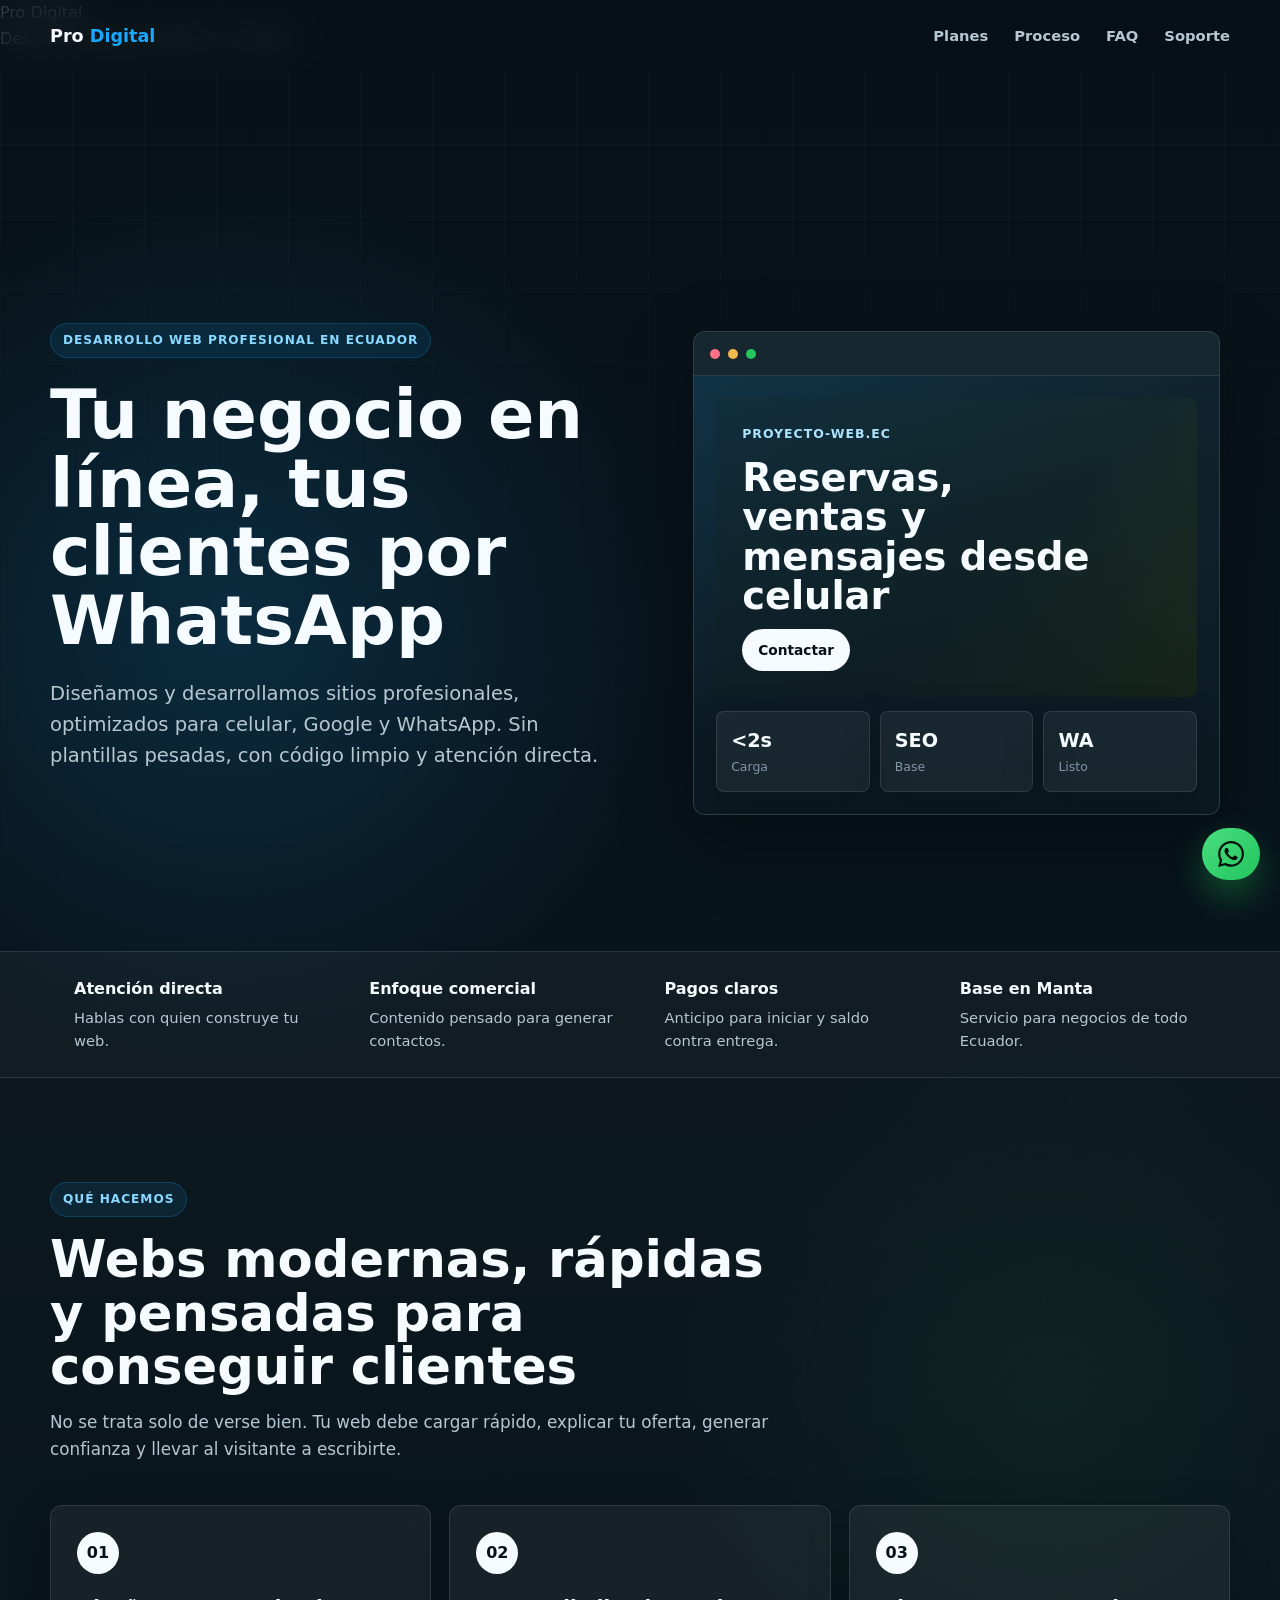
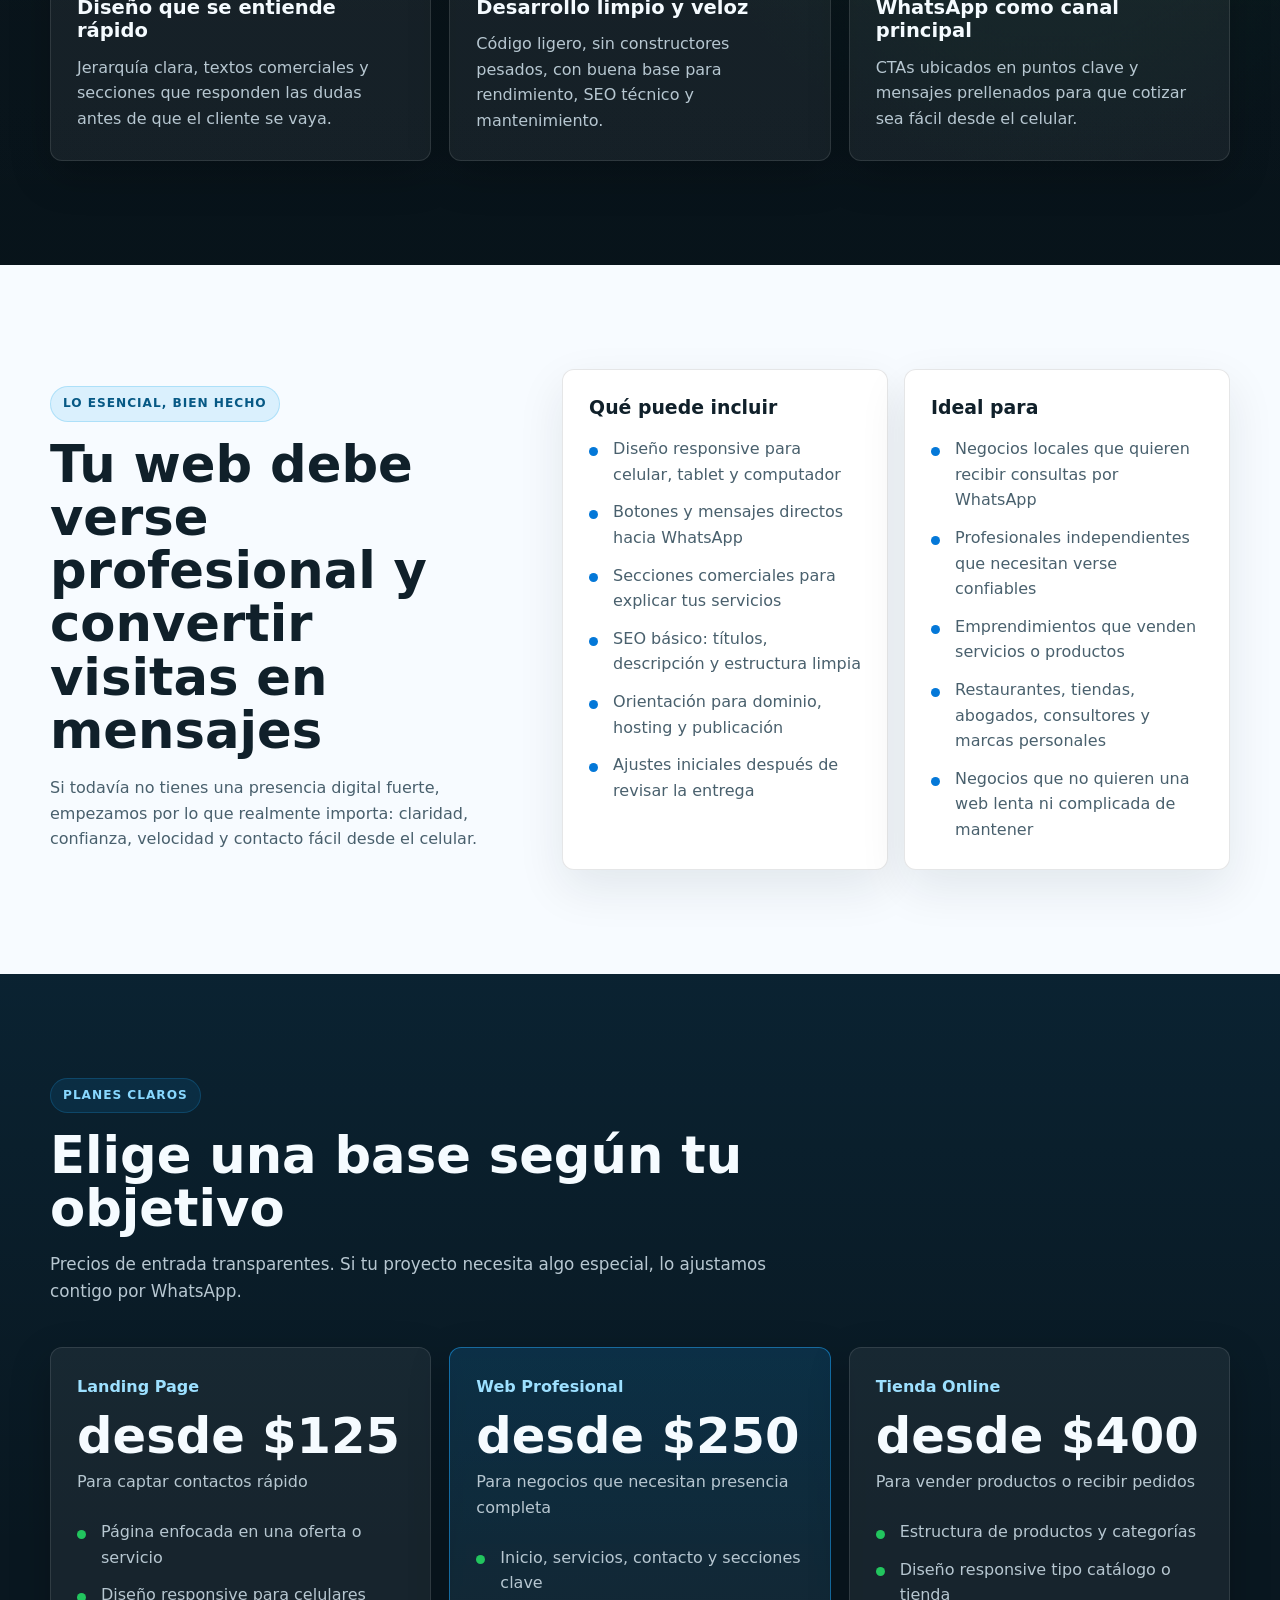
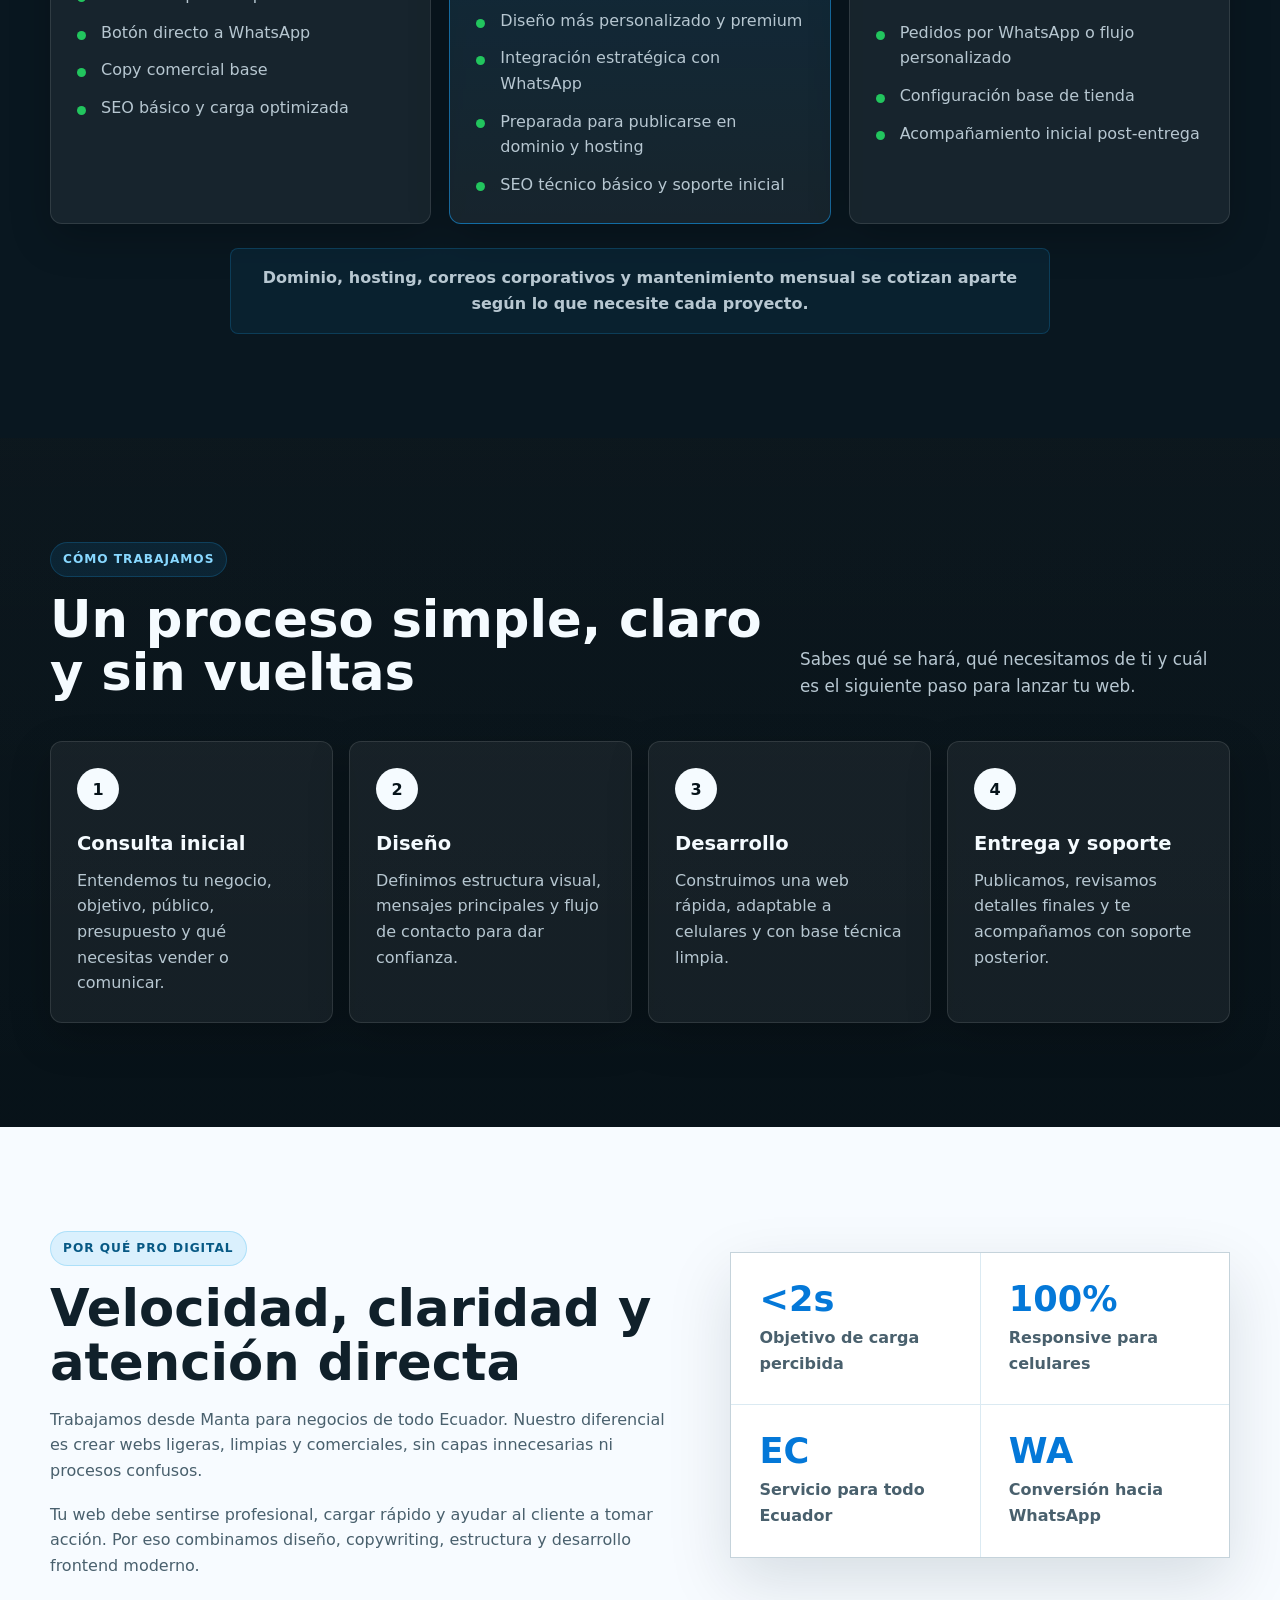
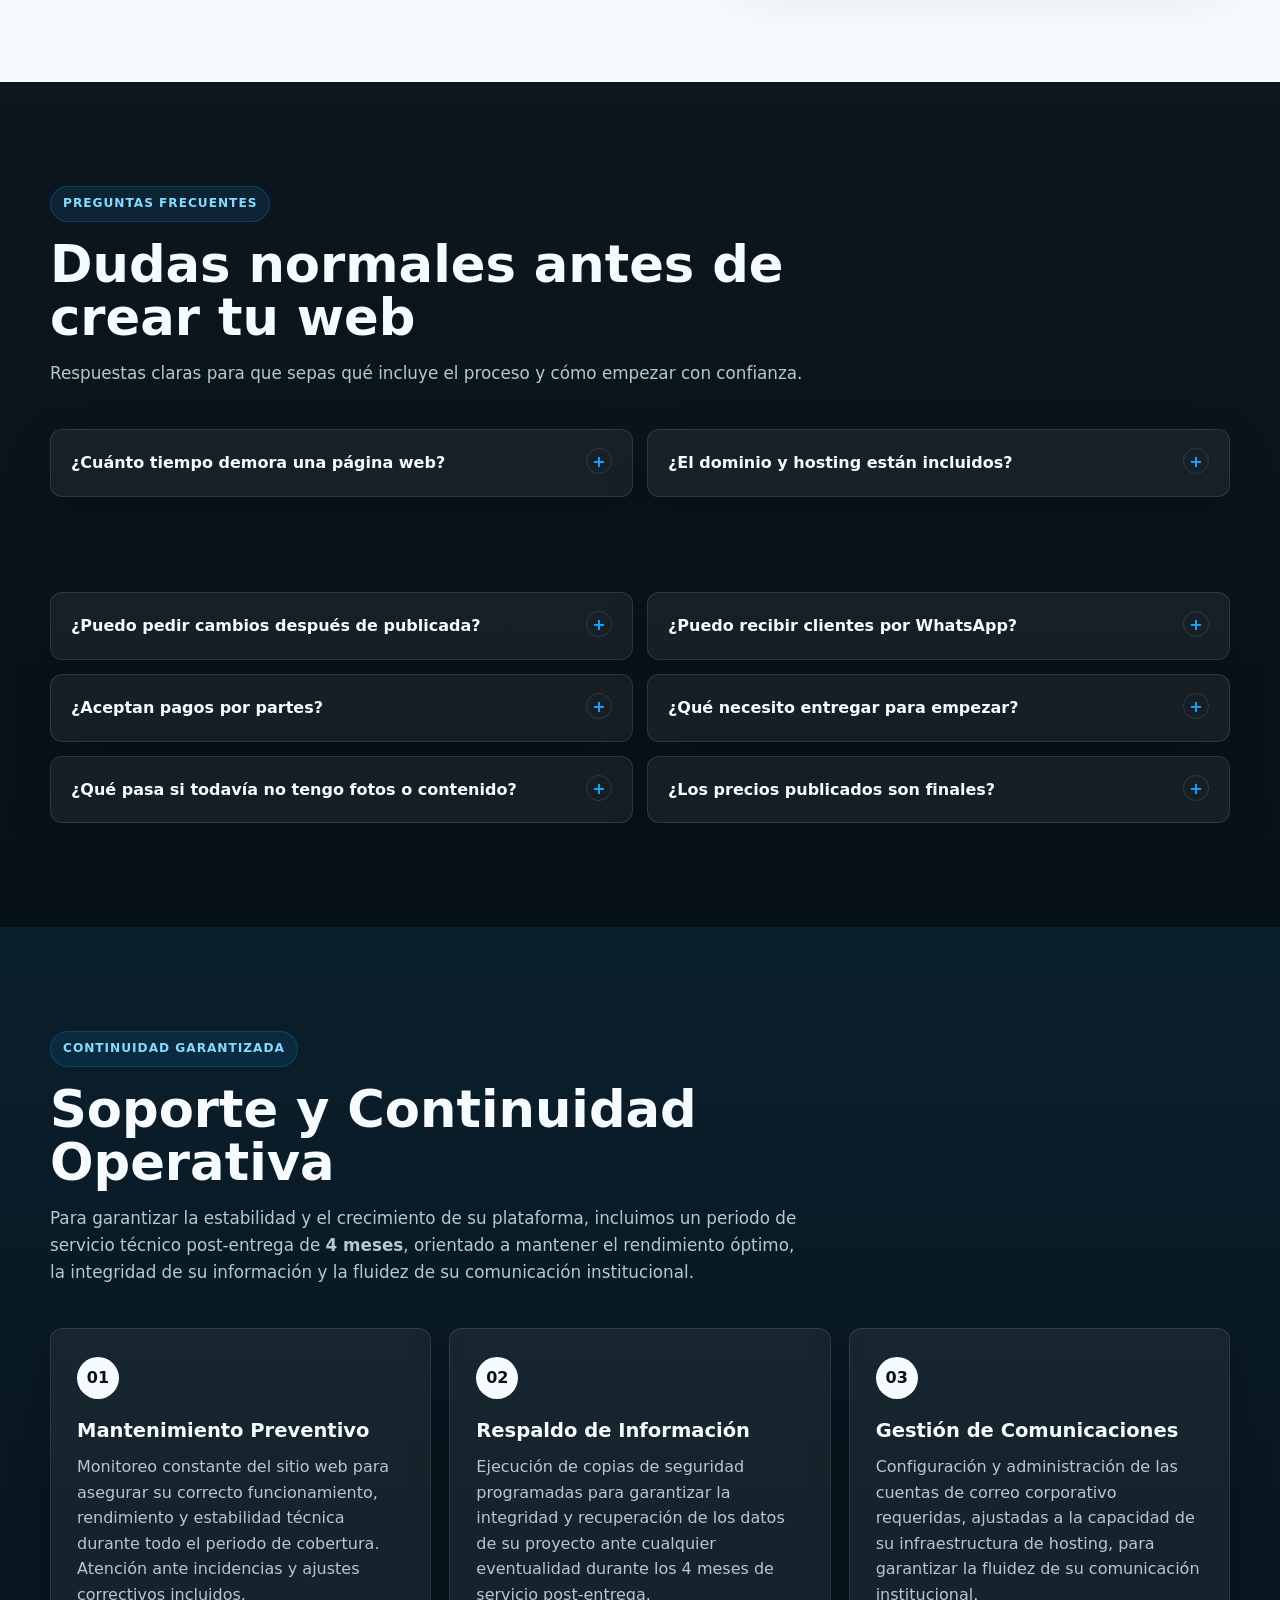
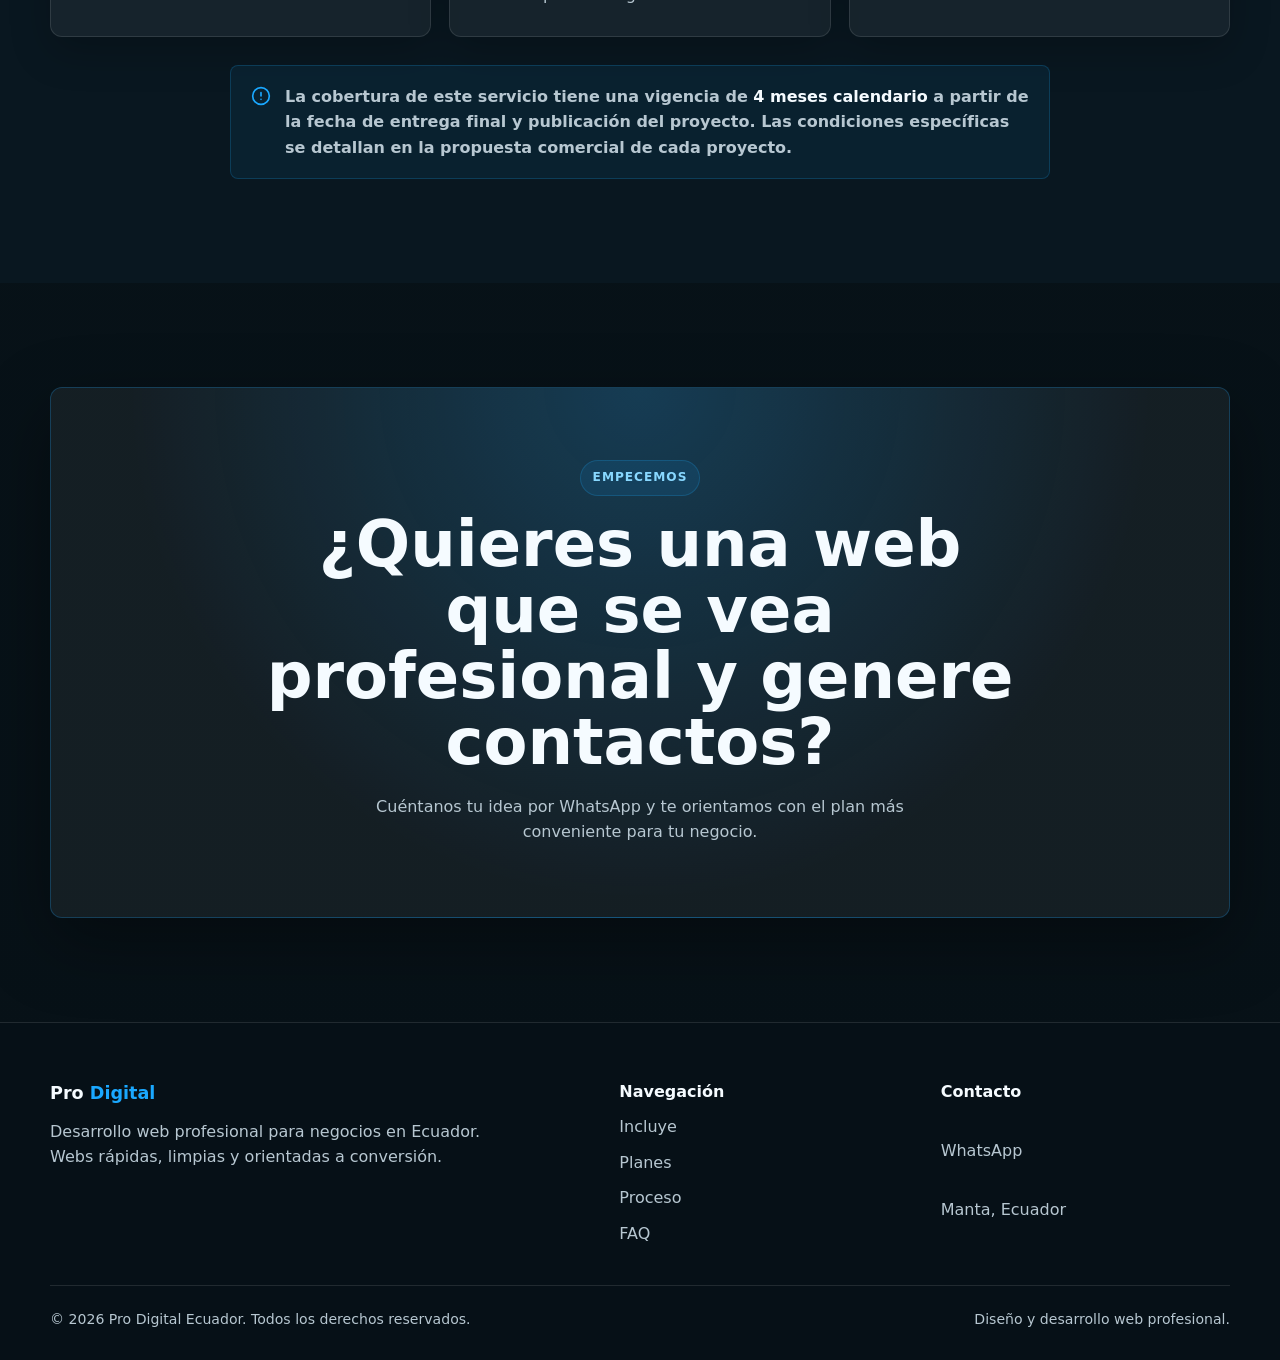
==== commit e00ae9fb: "Update index.html" ====
--- a/Mi pagina Web2/index.html
+++ b/Mi pagina Web2/index.html
@@ -65,12 +65,12 @@
   <link rel="preconnect" href="https://fonts.gstatic.com" crossorigin />
   <link
     rel="preload"
-    href="https://fonts.googleapis.com/css2?family=Manrope:wght@400;500;600;700;800&family=Sora:wght@600;700;800&display=swap"
+    href="https://fonts.googleapis.com/css2?family=Outfit:wght@400;500;600;700;800&family=DM+Sans:ital,opsz,wght@0,9..40,400;0,9..40,500;0,9..40,600;0,9..40,700;1,9..40,400&display=swap"
     as="style"
     onload="this.onload=null;this.rel='stylesheet'"
   />
   <noscript>
-    <link rel="stylesheet" href="https://fonts.googleapis.com/css2?family=Manrope:wght@400;500;600;700;800&family=Sora:wght@600;700;800&display=swap" />
+    <link rel="stylesheet" href="https://fonts.googleapis.com/css2?family=Outfit:wght@400;500;600;700;800&family=DM+Sans:ital,opsz,wght@0,9..40,400;0,9..40,500;0,9..40,600;0,9..40,700;1,9..40,400&display=swap" />
   </noscript>
 
   <link rel="stylesheet" href="styles.css" />
@@ -78,17 +78,24 @@
 </head>
 
 <body>
+  <!-- Intro shutter animation -->
+  <div id="intro-overlay" aria-hidden="true">
+    <div class="intro-brand">
+      <span class="intro-brand__pro">Pro</span>
+      <span class="intro-brand__digital">Digital</span>
+    </div>
+    <p class="intro-tagline">Desarrollo web profesional · Ecuador</p>
+  </div>
   <a
     href="https://wa.me/593963143138?text=Hola%2C%20quiero%20cotizar%20mi%20pagina%20web%20con%20Pro%20Digital."
     class="whatsapp-float"
     target="_blank"
     rel="noopener noreferrer"
-    aria-label="Cotizar por WhatsApp"
+    aria-label="Contactar por WhatsApp"
   >
     <svg aria-hidden="true" focusable="false" width="26" height="26" viewBox="0 0 24 24" fill="currentColor">
       <path d="M17.472 14.382c-.297-.149-1.758-.867-2.03-.967-.273-.099-.471-.148-.67.15-.197.297-.767.966-.94 1.164-.173.199-.347.223-.644.075-.297-.15-1.255-.463-2.39-1.475-.883-.788-1.48-1.761-1.653-2.059-.173-.297-.018-.458.13-.606.134-.133.298-.347.446-.52.149-.174.198-.298.298-.497.099-.198.05-.371-.025-.52-.075-.149-.669-1.612-.916-2.207-.242-.579-.487-.5-.669-.51-.173-.008-.371-.01-.57-.01-.198 0-.52.074-.792.372-.272.297-1.04 1.016-1.04 2.479 0 1.462 1.065 2.875 1.213 3.074.149.198 2.096 3.2 5.077 4.487.709.306 1.262.489 1.694.625.712.227 1.36.195 1.871.118.571-.085 1.758-.719 2.006-1.413.248-.694.248-1.289.173-1.413-.074-.124-.272-.198-.57-.347m-5.421 7.403h-.004a9.87 9.87 0 01-5.031-1.378l-.361-.214-3.741.982.998-3.648-.235-.374a9.86 9.86 0 01-1.51-5.26c.001-5.45 4.436-9.884 9.888-9.884 2.64 0 5.122 1.03 6.988 2.898a9.825 9.825 0 012.893 6.994c-.003 5.45-4.437 9.884-9.885 9.884m8.413-18.297A11.815 11.815 0 0012.05 0C5.495 0 .16 5.335.157 11.892c0 2.096.547 4.142 1.588 5.945L.057 24l6.305-1.654a11.882 11.882 0 005.683 1.448h.005c6.554 0 11.89-5.335 11.893-11.893a11.821 11.821 0 00-3.48-8.413Z"/>
     </svg>
-    <span>WhatsApp</span>
   </a>
 
   <header class="site-header" id="site-header">
@@ -98,21 +105,10 @@
       </a>
 
       <ul class="nav__links" role="list">
-        <li><a href="#included">Incluye</a></li>
         <li><a href="#plans">Planes</a></li>
         <li><a href="#process">Proceso</a></li>
         <li><a href="#faq">FAQ</a></li>
         <li><a href="#support">Soporte</a></li>
-        <li>
-          <a
-            href="https://wa.me/593963143138?text=Hola%2C%20quiero%20cotizar%20mi%20pagina%20web%20con%20Pro%20Digital."
-            class="nav__cta"
-            target="_blank"
-            rel="noopener noreferrer"
-          >
-            Cotizar
-          </a>
-        </li>
       </ul>
 
       <button
@@ -133,7 +129,7 @@
       <a href="#included" class="mobile-nav-link">Incluye</a>
       <a href="#plans" class="mobile-nav-link">Planes</a>
       <a href="#process" class="mobile-nav-link">Proceso</a>
-<a
+      <a
         href="https://wa.me/593963143138?text=Hola%2C%20quiero%20cotizar%20mi%20pagina%20web%20con%20Pro%20Digital."
         class="mobile-nav-link mobile-nav-link--cta"
         target="_blank"
@@ -145,6 +141,7 @@
   </header>
 
   <main>
+    <!-- HERO: sin botones ni badges -->
     <section class="hero" id="home" aria-labelledby="hero-title">
       <div class="hero__inner container">
         <div class="hero__content">
@@ -156,23 +153,6 @@
             Diseñamos y desarrollamos sitios profesionales, optimizados para celular,
             Google y WhatsApp. Sin plantillas pesadas, con código limpio y atención directa.
           </p>
-          <div class="hero__actions reveal reveal--delay-3">
-            <a
-              href="https://wa.me/593963143138?text=Hola%2C%20quiero%20cotizar%20mi%20pagina%20web%20con%20Pro%20Digital.%20Mi%20negocio%20es..."
-              class="btn btn--whatsapp btn--lg"
-              target="_blank"
-              rel="noopener noreferrer"
-            >
-              Cotizar por WhatsApp
-            </a>
-            <a href="#plans" class="btn btn--secondary btn--lg">Ver planes</a>
-          </div>
-          <ul class="hero__proof reveal reveal--delay-4" role="list" aria-label="Beneficios principales">
-            <li>Landing desde $125</li>
-            <li>Entrega ágil</li>
-            <li>Mobile-first</li>
-            <li>Soporte post-lanzamiento</li>
-          </ul>
         </div>
 
         <div class="hero__visual reveal reveal--delay-2" aria-hidden="true">
@@ -248,14 +228,6 @@
             Si todavía no tienes una presencia digital fuerte, empezamos por lo que realmente
             importa: claridad, confianza, velocidad y contacto fácil desde el celular.
           </p>
-          <a
-            href="https://wa.me/593963143138?text=Hola%2C%20quiero%20saber%20que%20incluye%20una%20pagina%20web%20con%20Pro%20Digital."
-            class="btn btn--primary"
-            target="_blank"
-            rel="noopener noreferrer"
-          >
-            Preguntar qué incluye
-          </a>
         </div>
 
         <div class="included__lists">
@@ -307,11 +279,9 @@
               <li>Copy comercial base</li>
               <li>SEO básico y carga optimizada</li>
             </ul>
-            <a href="https://wa.me/593963143138?text=Hola%2C%20quiero%20una%20Landing%20Page%20desde%20%24125." class="btn btn--secondary" target="_blank" rel="noopener noreferrer">Quiero una landing</a>
           </article>
 
           <article class="price-card price-card--featured reveal reveal--delay-2">
-            <div class="price-card__badge">Más elegido</div>
             <div class="price-card__head">
               <p>Web Profesional</p>
               <strong>desde $250</strong>
@@ -324,13 +294,12 @@
               <li>Preparada para publicarse en dominio y hosting</li>
               <li>SEO técnico básico y soporte inicial</li>
             </ul>
-            <a href="https://wa.me/593963143138?text=Hola%2C%20quiero%20cotizar%20una%20Web%20Profesional%20desde%20%24250." class="btn btn--primary" target="_blank" rel="noopener noreferrer">Cotizar web profesional</a>
-          </article>
-
-          <article class="price-card reveal reveal--delay-3">
+          </article>
+
+          <article class="price-card price-card--amber reveal reveal--delay-3">
             <div class="price-card__head">
               <p>Tienda Online</p>
-              <strong>desde $450+</strong>
+              <strong>desde $400</strong>
               <span>Para vender productos o recibir pedidos</span>
             </div>
             <ul role="list">
@@ -340,7 +309,6 @@
               <li>Configuración base de tienda</li>
               <li>Acompañamiento inicial post-entrega</li>
             </ul>
-            <a href="https://wa.me/593963143138?text=Hola%2C%20quiero%20cotizar%20una%20Tienda%20Online%20desde%20%24450." class="btn btn--secondary" target="_blank" rel="noopener noreferrer">Cotizar tienda online</a>
           </article>
         </div>
         <p class="plans__note reveal reveal--delay-4">
@@ -397,10 +365,9 @@
             Tu web debe sentirse profesional, cargar rápido y ayudar al cliente a tomar acción.
             Por eso combinamos diseño, copywriting, estructura y desarrollo frontend moderno.
           </p>
-          <a href="https://wa.me/593963143138?text=Hola%2C%20quiero%20hablar%20sobre%20mi%20proyecto%20web." class="btn btn--primary" target="_blank" rel="noopener noreferrer">Hablar sobre mi proyecto</a>
-        </div>
-
-        <div class="metrics-panel reveal reveal--delay-2" aria-label="Métricas y beneficios">
+        </div>
+
+        <div class="metrics-panel reveal" aria-label="Métricas y beneficios">
           <div><strong>&lt;2s</strong><span>Objetivo de carga percibida</span></div>
           <div><strong>100%</strong><span>Responsive para celulares</span></div>
           <div><strong>EC</strong><span>Servicio para todo Ecuador</span></div>
@@ -525,19 +492,12 @@
       </div>
     </section>
 
+    <!-- CTA final: sin botón cotizar -->
     <section class="final-cta" id="quote" aria-labelledby="final-cta-title">
       <div class="container final-cta__inner reveal">
         <p class="eyebrow">Empecemos</p>
         <h2 id="final-cta-title">¿Quieres una web que se vea profesional y genere contactos?</h2>
         <p>Cuéntanos tu idea por WhatsApp y te orientamos con el plan más conveniente para tu negocio.</p>
-        <a
-          href="https://wa.me/593963143138?text=Hola%2C%20quiero%20cotizar%20mi%20proyecto%20web.%20Mi%20negocio%20es..."
-          class="btn btn--whatsapp btn--lg"
-          target="_blank"
-          rel="noopener noreferrer"
-        >
-          Cotizar mi proyecto
-        </a>
       </div>
     </section>
   </main>
@@ -569,4 +529,4 @@
 
   <script src="script.js" defer></script>
 </body>
-</html>+</html>
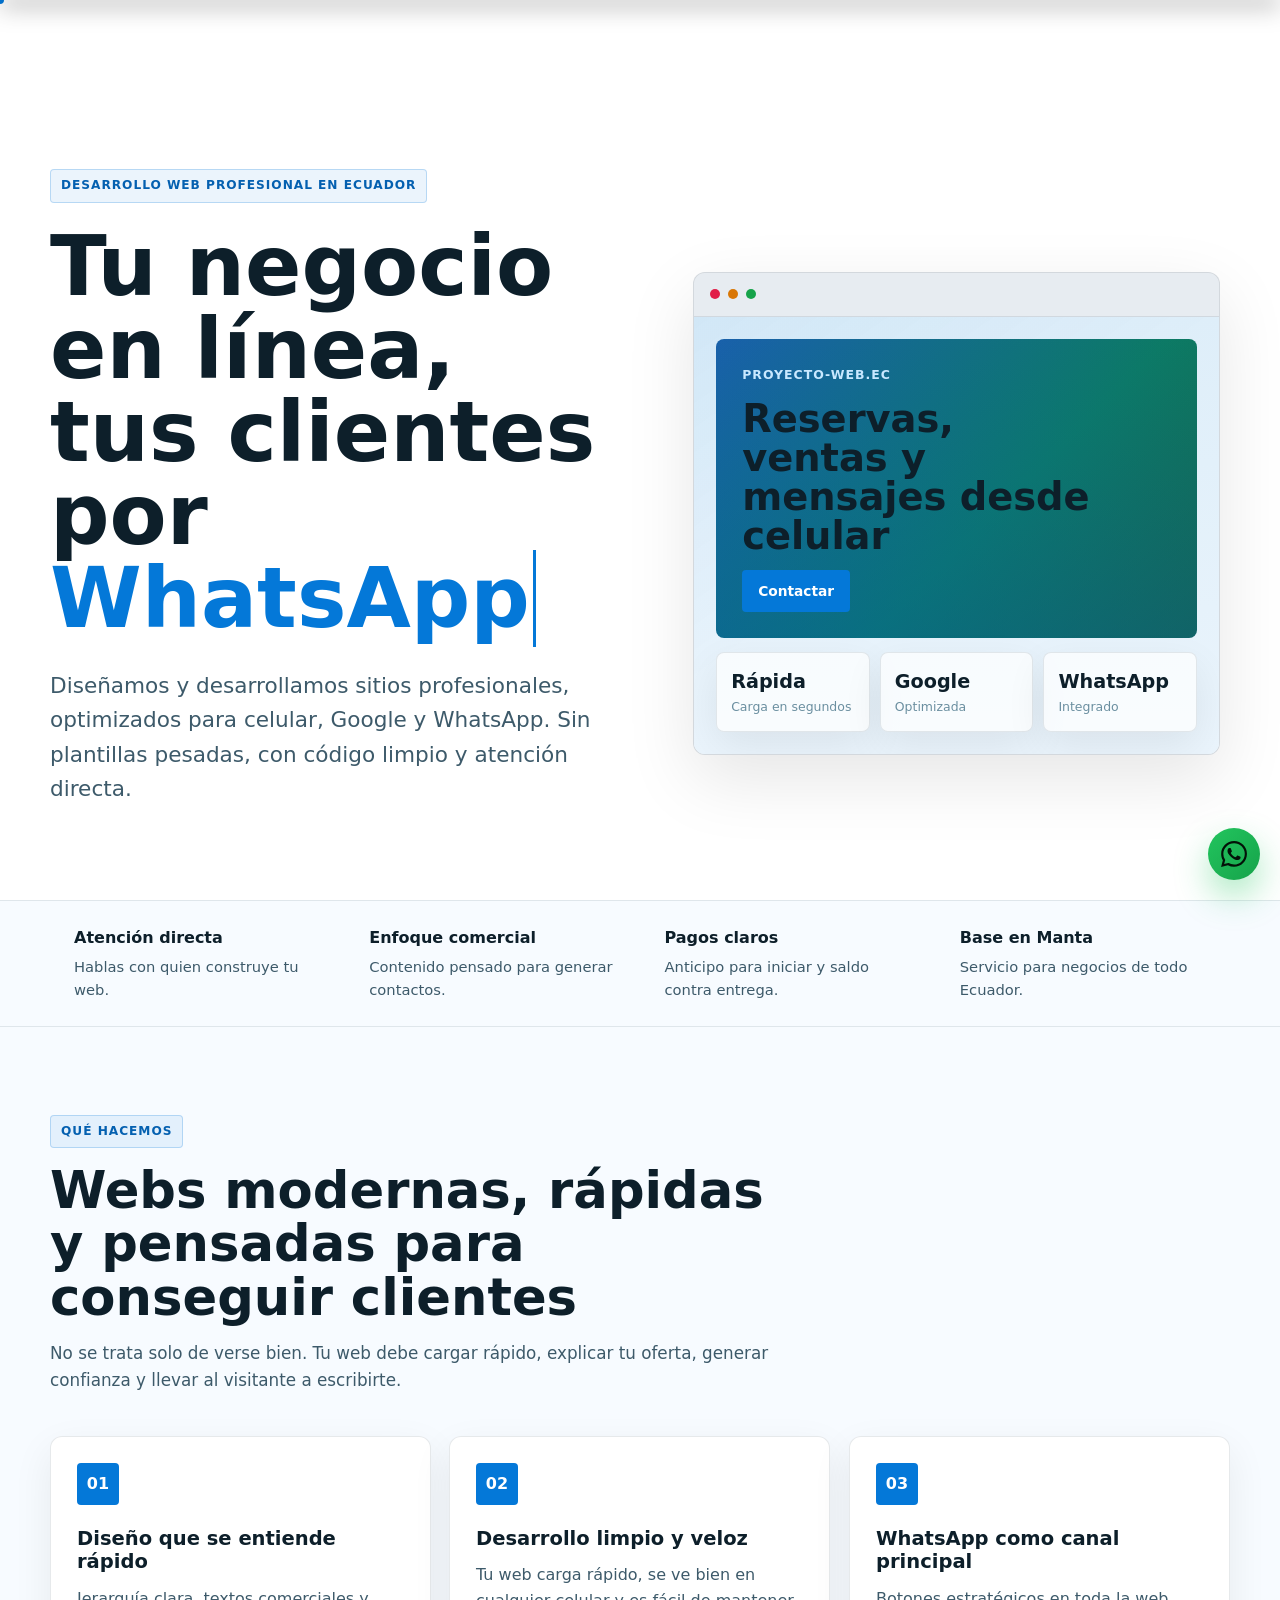
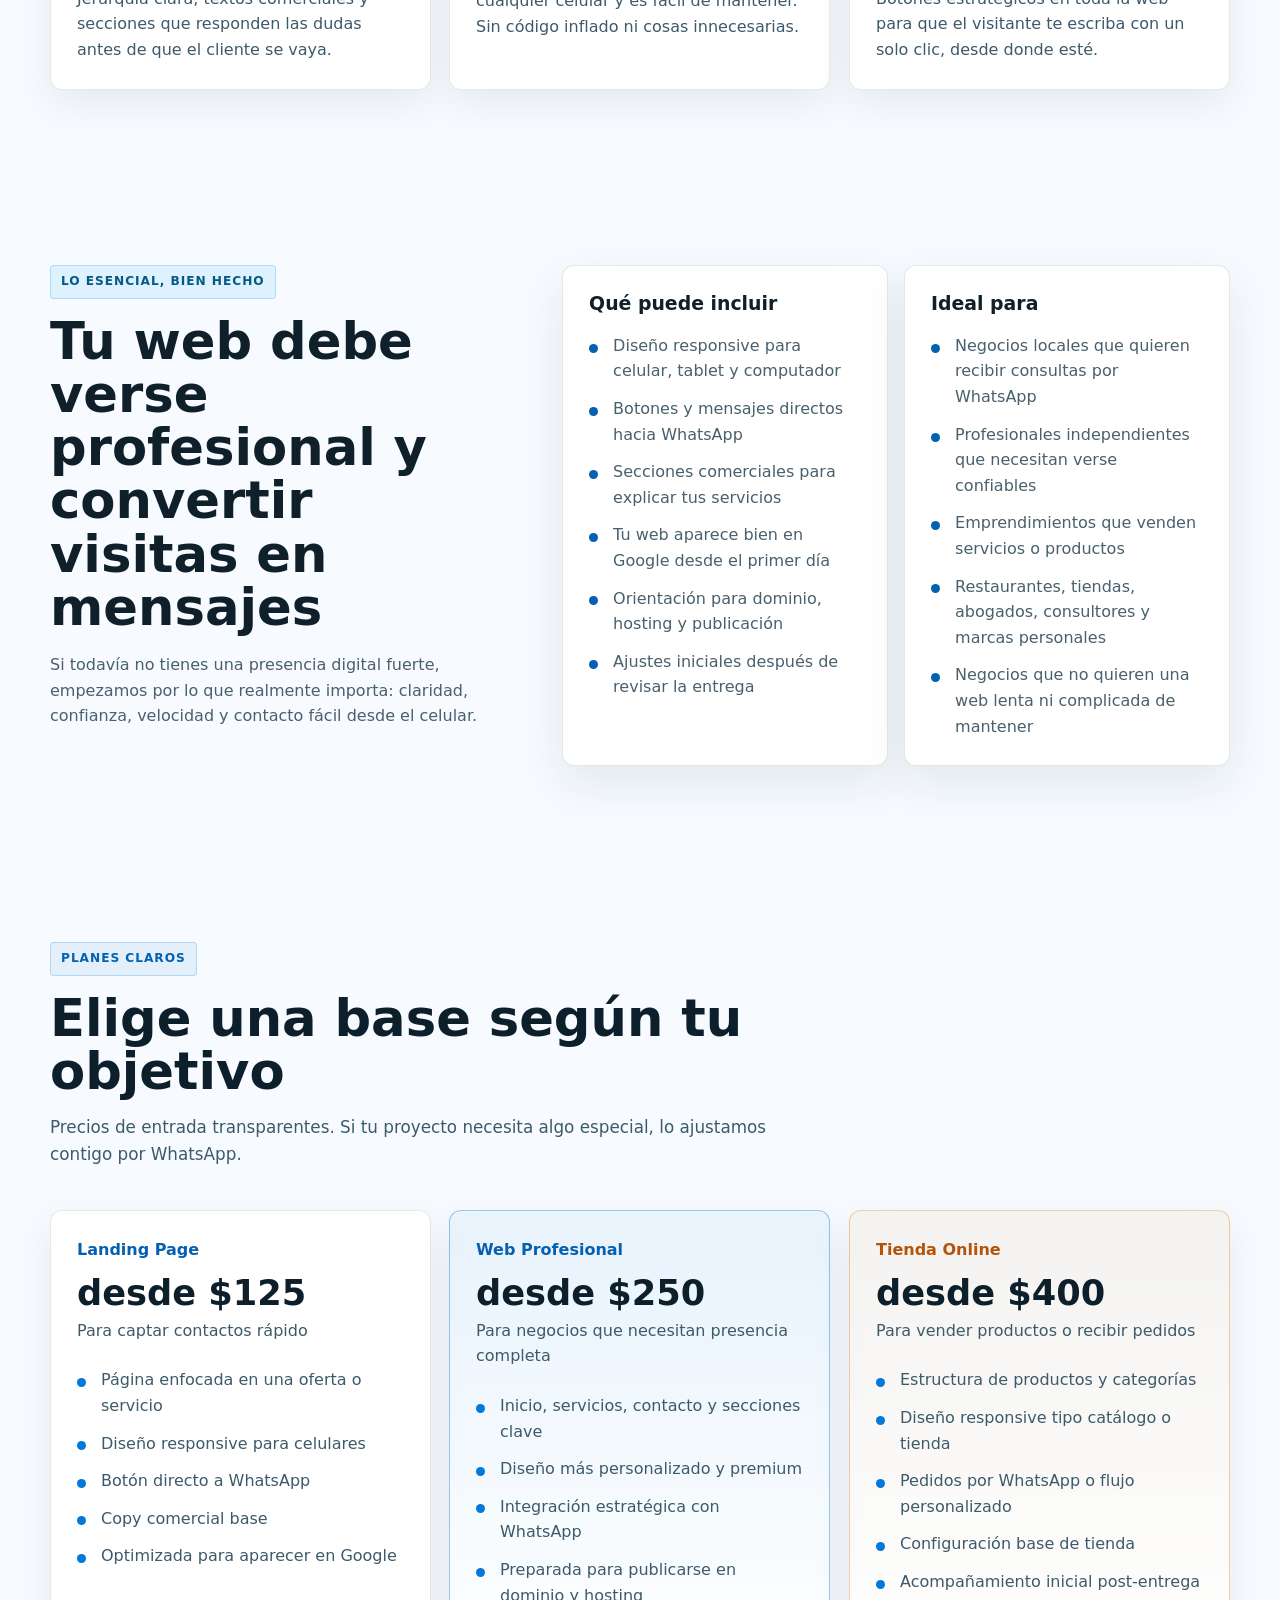
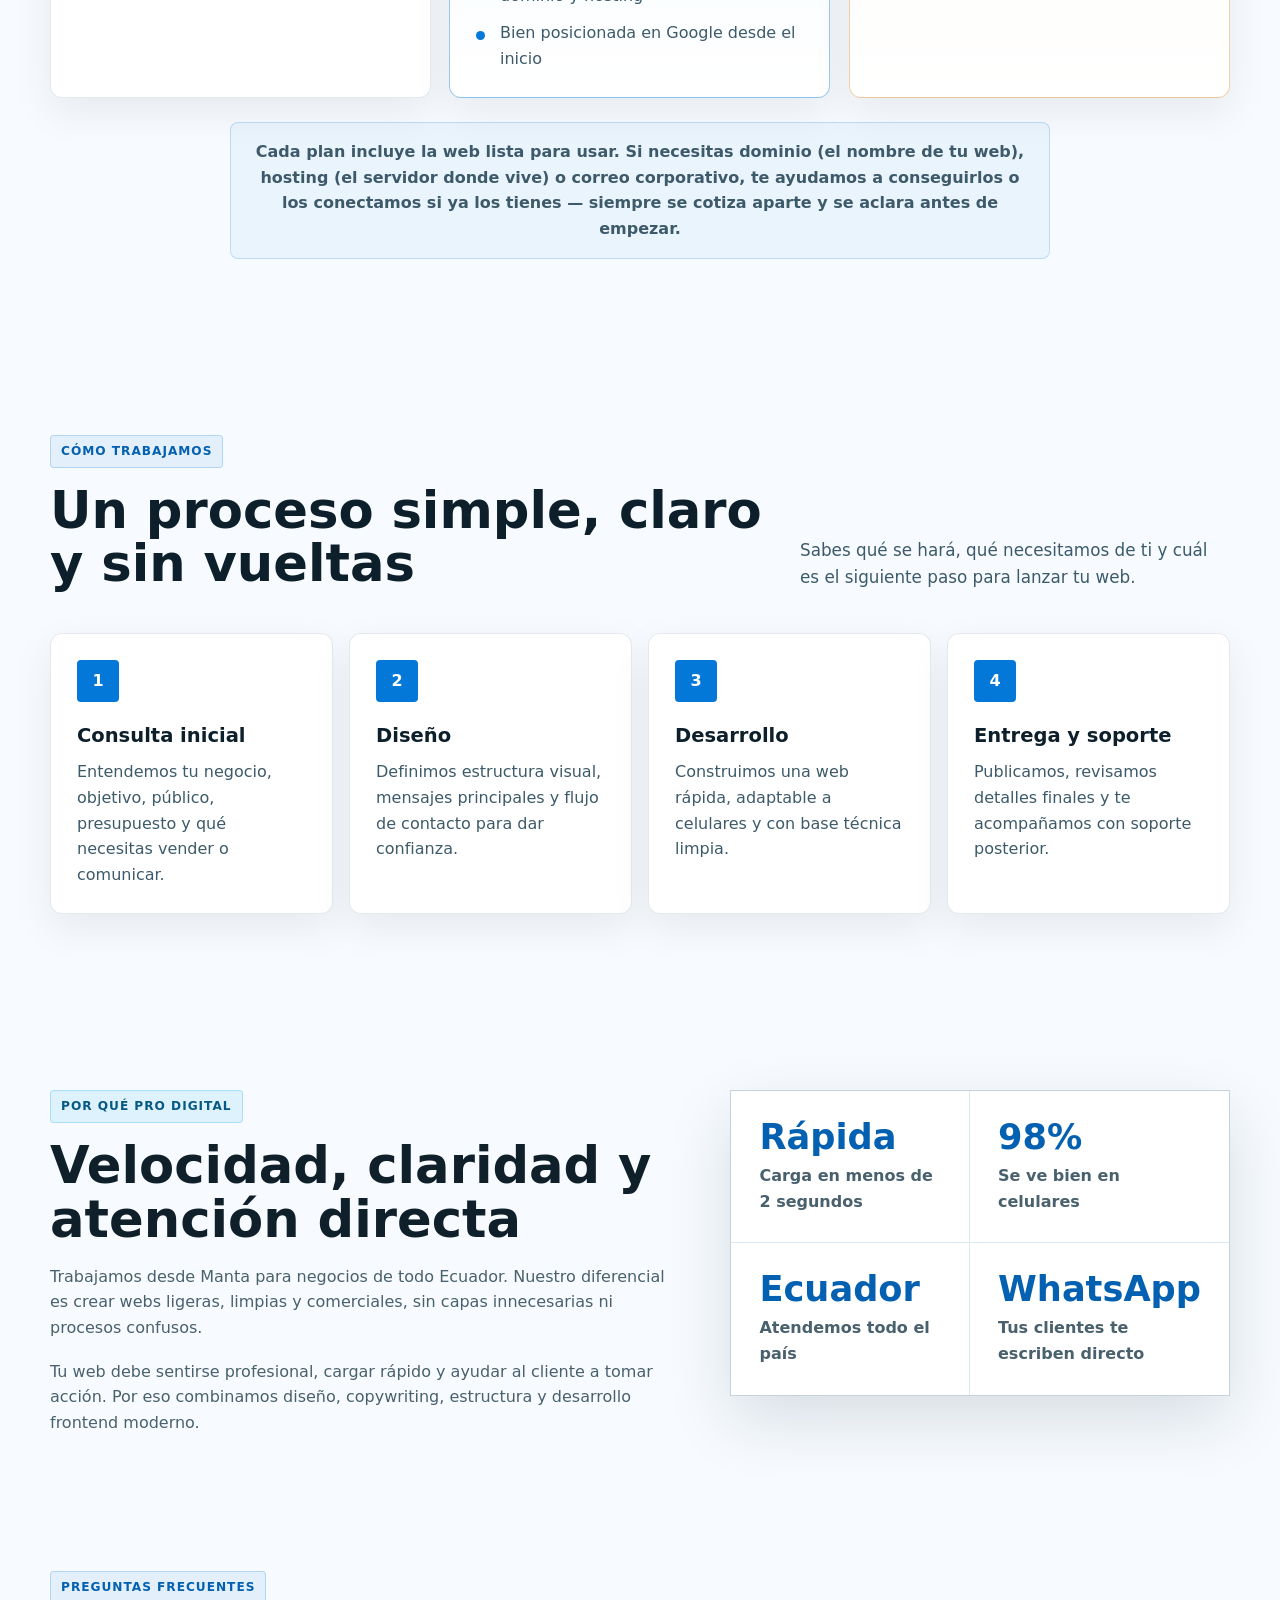
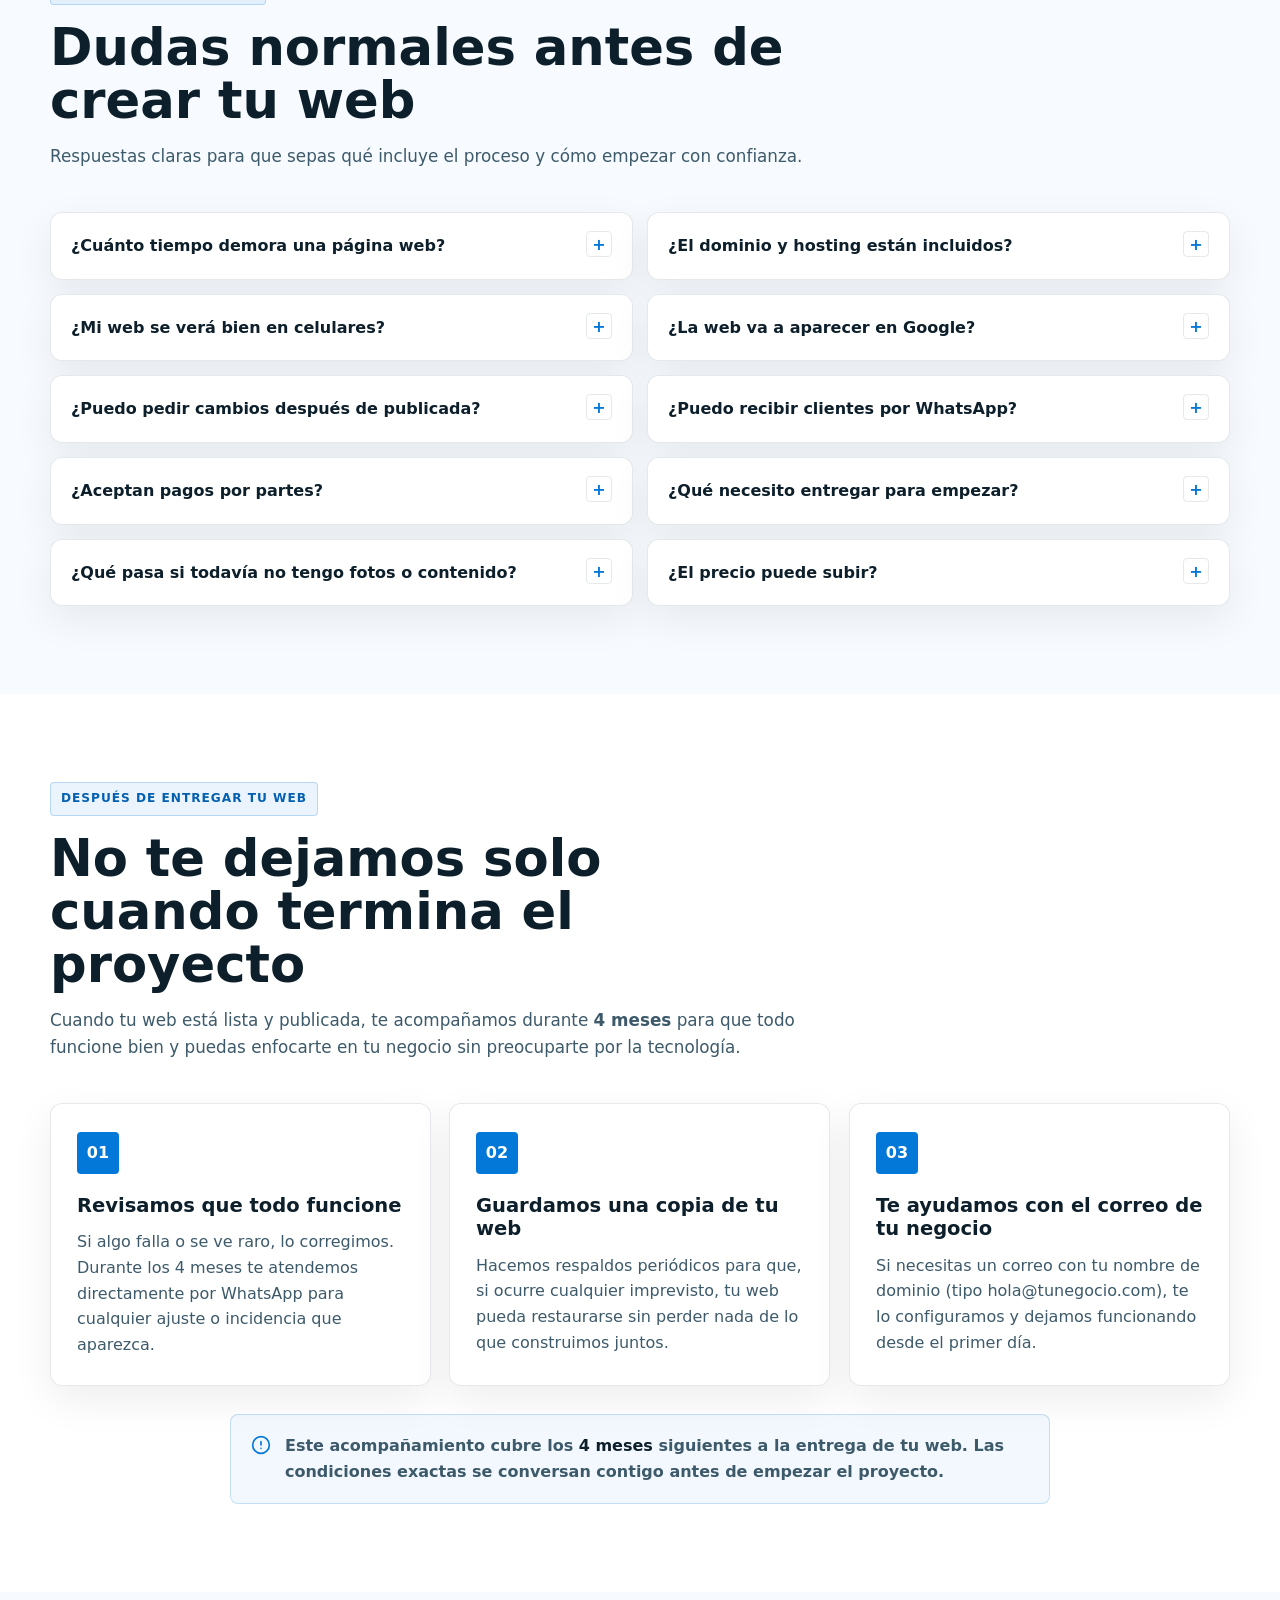
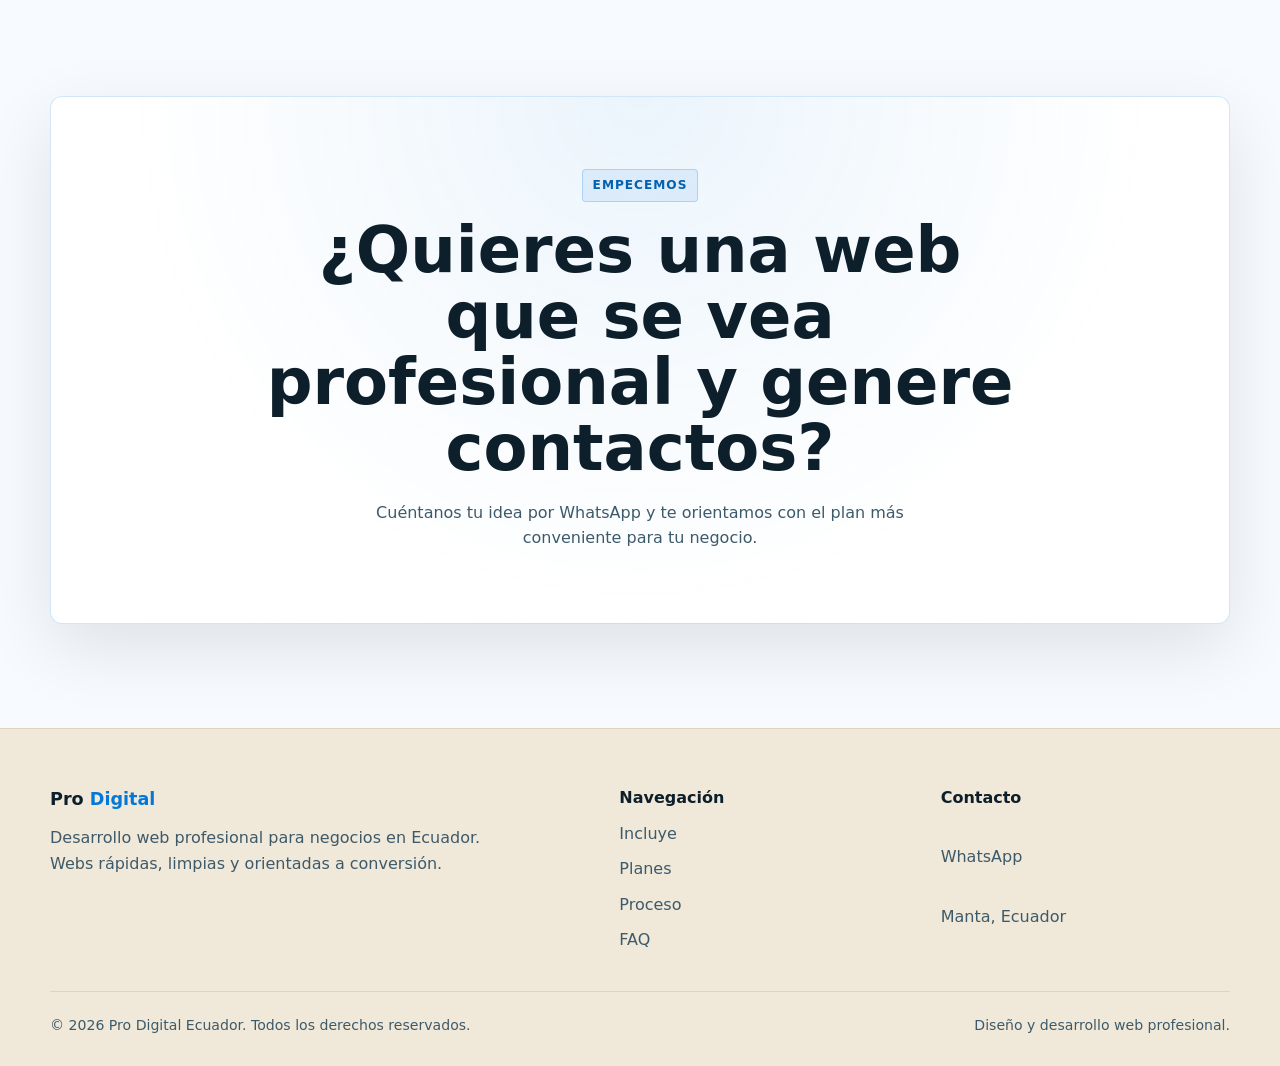
==== commit 0d95886d: "Update index.html" ====
--- a/Mi pagina Web2/index.html
+++ b/Mi pagina Web2/index.html
@@ -169,9 +169,9 @@
                 <div class="preview-hero__button">Contactar</div>
               </div>
               <div class="preview-stats">
-                <div><strong>&lt;2s</strong><span>Carga</span></div>
-                <div><strong>SEO</strong><span>Base</span></div>
-                <div><strong>WA</strong><span>Listo</span></div>
+                <div><strong>Rápida</strong><span>Carga en segundos</span></div>
+                <div><strong>Google</strong><span>Optimizada</span></div>
+                <div><strong>WhatsApp</strong><span>Integrado</span></div>
               </div>
             </div>
           </div>
@@ -208,12 +208,12 @@
           <article class="feature-card reveal reveal--delay-2">
             <span class="feature-card__icon" aria-hidden="true">02</span>
             <h3>Desarrollo limpio y veloz</h3>
-            <p>Código ligero, sin constructores pesados, con buena base para rendimiento, SEO técnico y mantenimiento.</p>
+            <p>Tu web carga rápido, se ve bien en cualquier celular y es fácil de mantener. Sin código inflado ni cosas innecesarias.</p>
           </article>
           <article class="feature-card reveal reveal--delay-3">
             <span class="feature-card__icon" aria-hidden="true">03</span>
             <h3>WhatsApp como canal principal</h3>
-            <p>CTAs ubicados en puntos clave y mensajes prellenados para que cotizar sea fácil desde el celular.</p>
+            <p>Botones estratégicos en toda la web para que el visitante te escriba con un solo clic, desde donde esté.</p>
           </article>
         </div>
       </div>
@@ -237,7 +237,7 @@
               <li>Diseño responsive para celular, tablet y computador</li>
               <li>Botones y mensajes directos hacia WhatsApp</li>
               <li>Secciones comerciales para explicar tus servicios</li>
-              <li>SEO básico: títulos, descripción y estructura limpia</li>
+              <li>Tu web aparece bien en Google desde el primer día</li>
               <li>Orientación para dominio, hosting y publicación</li>
               <li>Ajustes iniciales después de revisar la entrega</li>
             </ul>
@@ -277,7 +277,7 @@
               <li>Diseño responsive para celulares</li>
               <li>Botón directo a WhatsApp</li>
               <li>Copy comercial base</li>
-              <li>SEO básico y carga optimizada</li>
+              <li>Optimizada para aparecer en Google</li>
             </ul>
           </article>
 
@@ -292,7 +292,7 @@
               <li>Diseño más personalizado y premium</li>
               <li>Integración estratégica con WhatsApp</li>
               <li>Preparada para publicarse en dominio y hosting</li>
-              <li>SEO técnico básico y soporte inicial</li>
+              <li>Bien posicionada en Google desde el inicio</li>
             </ul>
           </article>
 
@@ -312,7 +312,7 @@
           </article>
         </div>
         <p class="plans__note reveal reveal--delay-4">
-          Dominio, hosting, correos corporativos y mantenimiento mensual se cotizan aparte según lo que necesite cada proyecto.
+          Cada plan incluye la web lista para usar. Si necesitas dominio (el nombre de tu web), hosting (el servidor donde vive) o correo corporativo, te ayudamos a conseguirlos o los conectamos si ya los tienes — siempre se cotiza aparte y se aclara antes de empezar.
         </p>
       </div>
     </section>
@@ -368,10 +368,10 @@
         </div>
 
         <div class="metrics-panel reveal" aria-label="Métricas y beneficios">
-          <div><strong>&lt;2s</strong><span>Objetivo de carga percibida</span></div>
-          <div><strong>100%</strong><span>Responsive para celulares</span></div>
-          <div><strong>EC</strong><span>Servicio para todo Ecuador</span></div>
-          <div><strong>WA</strong><span>Conversión hacia WhatsApp</span></div>
+          <div><strong>Rápida</strong><span>Carga en menos de 2 segundos</span></div>
+          <div><strong>100%</strong><span>Se ve bien en celulares</span></div>
+          <div><strong>Ecuador</strong><span>Atendemos todo el país</span></div>
+          <div><strong>WhatsApp</strong><span>Tus clientes te escriben directo</span></div>
         </div>
       </div>
     </section>
@@ -395,11 +395,11 @@
           </details>
           <details class="faq-item reveal reveal--delay-2">
             <summary>¿Mi web se verá bien en celulares?</summary>
-            <p>Sí. Diseñamos mobile-first porque muchos clientes en Ecuador revisan desde celular antes de escribir por WhatsApp.</p>
+            <p>Sí. Diseñamos primero para celular porque la mayoría de tus clientes en Ecuador te van a buscar desde el teléfono. Se ve bien en iPhone, Android, tablet y computador.</p>
           </details>
           <details class="faq-item reveal reveal--delay-2">
-            <summary>¿La web incluye SEO?</summary>
-            <p>Incluye SEO básico técnico: estructura correcta, títulos, descripción, velocidad y buenas prácticas. El posicionamiento avanzado se puede trabajar como servicio adicional.</p>
+            <summary>¿La web va a aparecer en Google?</summary>
+            <p>Sí. Configuramos tu web para que Google la lea bien desde el primer día: títulos correctos, descripción, velocidad de carga y estructura ordenada. El posicionamiento toma tiempo, pero arrancas con buena base.</p>
           </details>
           <details class="faq-item reveal reveal--delay-3">
             <summary>¿Puedo pedir cambios después de publicada?</summary>
@@ -422,8 +422,8 @@
             <p>Podemos iniciar con una estructura base y textos comerciales simples. Si faltan fotos, te indicamos qué imágenes conviene preparar para que la web se vea profesional.</p>
           </details>
           <details class="faq-item reveal reveal--delay-4">
-            <summary>¿Los precios publicados son finales?</summary>
-            <p>Son precios de entrada. El valor final depende de cantidad de secciones, funcionalidades, contenido, tienda, dominio, hosting y soporte que necesites. Siempre se aclara antes de iniciar.</p>
+            <summary>¿El precio puede subir?</summary>
+            <p>Depende de lo que quieras hacer. Los precios que ves son el punto de partida. Si tu proyecto necesita más secciones, funciones especiales o integraciones, el valor se ajusta. Pero siempre te decimos el total exacto antes de empezar — sin sorpresas a mitad del camino.</p>
           </details>
         </div>
       </div>
@@ -432,12 +432,11 @@
     <section class="section support" id="support" aria-labelledby="support-title">
       <div class="container">
         <header class="section-header reveal">
-          <p class="eyebrow">Continuidad garantizada</p>
-          <h2 id="support-title">Soporte y Continuidad Operativa</h2>
+          <p class="eyebrow">Después de entregar tu web</p>
+          <h2 id="support-title">No te dejamos solo cuando termina el proyecto</h2>
           <p>
-            Para garantizar la estabilidad y el crecimiento de su plataforma, incluimos un periodo de
-            servicio técnico post-entrega de <strong>4 meses</strong>, orientado a mantener el rendimiento
-            óptimo, la integridad de su información y la fluidez de su comunicación institucional.
+            Cuando tu web está lista y publicada, te acompañamos durante <strong>4 meses</strong> para
+            que todo funcione bien y puedas enfocarte en tu negocio sin preocuparte por la tecnología.
           </p>
         </header>
 
@@ -445,11 +444,10 @@
           <article class="support-card reveal reveal--delay-1">
             <div class="support-card__number" aria-hidden="true">01</div>
             <div class="support-card__body">
-              <h3>Mantenimiento Preventivo</h3>
+              <h3>Revisamos que todo funcione</h3>
               <p>
-                Monitoreo constante del sitio web para asegurar su correcto funcionamiento, rendimiento
-                y estabilidad técnica durante todo el periodo de cobertura. Atención ante incidencias
-                y ajustes correctivos incluidos.
+                Si algo falla o se ve raro, lo corregimos. Durante los 4 meses te atendemos
+                directamente por WhatsApp para cualquier ajuste o incidencia que aparezca.
               </p>
             </div>
           </article>
@@ -457,11 +455,10 @@
           <article class="support-card reveal reveal--delay-2">
             <div class="support-card__number" aria-hidden="true">02</div>
             <div class="support-card__body">
-              <h3>Respaldo de Información</h3>
+              <h3>Guardamos una copia de tu web</h3>
               <p>
-                Ejecución de copias de seguridad programadas para garantizar la integridad y recuperación
-                de los datos de su proyecto ante cualquier eventualidad durante los 4 meses de
-                servicio post-entrega.
+                Hacemos respaldos periódicos para que, si ocurre cualquier imprevisto,
+                tu web pueda restaurarse sin perder nada de lo que construimos juntos.
               </p>
             </div>
           </article>
@@ -469,11 +466,10 @@
           <article class="support-card reveal reveal--delay-3">
             <div class="support-card__number" aria-hidden="true">03</div>
             <div class="support-card__body">
-              <h3>Gestión de Comunicaciones</h3>
+              <h3>Te ayudamos con el correo de tu negocio</h3>
               <p>
-                Configuración y administración de las cuentas de correo corporativo requeridas, ajustadas
-                a la capacidad de su infraestructura de hosting, para garantizar la fluidez de su
-                comunicación institucional.
+                Si necesitas un correo con tu nombre de dominio (tipo hola@tunegocio.com),
+                te lo configuramos y dejamos funcionando desde el primer día.
               </p>
             </div>
           </article>
@@ -484,9 +480,8 @@
             <circle cx="12" cy="12" r="10"/><line x1="12" y1="8" x2="12" y2="12"/><line x1="12" y1="16" x2="12.01" y2="16"/>
           </svg>
           <p>
-            La cobertura de este servicio tiene una vigencia de <strong>4 meses calendario</strong> a partir de
-            la fecha de entrega final y publicación del proyecto. Las condiciones específicas se
-            detallan en la propuesta comercial de cada proyecto.
+            Este acompañamiento cubre los <strong>4 meses</strong> siguientes a la entrega de tu web.
+            Las condiciones exactas se conversan contigo antes de empezar el proyecto.
           </p>
         </div>
       </div>
--- a/Mi pagina Web2/styles.css
+++ b/Mi pagina Web2/styles.css
@@ -3,30 +3,30 @@
 }
 
 :root {
-  --bg: #071117;
-  --bg-2: #0b1820;
-  --surface: #101f28;
-  --surface-2: #142832;
+  --bg: #ffffff;
+  --bg-2: #f7fbff;
+  --surface: #eef5fb;
+  --surface-2: #e4f0f9;
   --surface-3: #f7fbff;
-  --text: #f5fbff;
-  --text-soft: #b7c7d1;
-  --text-muted: #7f97a4;
+  --text: #0d1f2a;
+  --text-soft: #3d5a6a;
+  --text-muted: #6b8fa0;
   --ink: #10202a;
-  --line: rgba(255, 255, 255, 0.11);
-  --line-strong: rgba(255, 255, 255, 0.18);
-  --blue: #1aa8ff;
-  --blue-dark: #0478d8;
-  --green: #22c55e;
-  --mint: #4ade80;
-  --gold: #f5b84b;
-  --rose: #fb7185;
-  --shadow: 0 24px 70px rgba(0, 0, 0, 0.36);
-  --shadow-soft: 0 14px 40px rgba(0, 0, 0, 0.22);
+  --line: rgba(10, 40, 60, 0.1);
+  --line-strong: rgba(10, 40, 60, 0.18);
+  --blue: #0478d8;
+  --blue-dark: #0460b0;
+  --green: #16a34a;
+  --mint: #22c55e;
+  --gold: #d97706;
+  --rose: #e11d48;
+  --shadow: 0 24px 70px rgba(0, 0, 0, 0.10);
+  --shadow-soft: 0 14px 40px rgba(0, 0, 0, 0.07);
   --radius: 8px;
   --radius-lg: 12px;
   --container: 1180px;
-  --font-body: "Manrope", "Segoe UI", system-ui, sans-serif;
-  --font-display: "Sora", "Manrope", "Segoe UI", system-ui, sans-serif;
+  --font-body: "DM Sans", "Segoe UI", system-ui, sans-serif;
+  --font-display: "Outfit", "DM Sans", "Segoe UI", system-ui, sans-serif;
 }
 
 html {
@@ -38,28 +38,17 @@
   margin: 0;
   font-family: var(--font-body);
   color: var(--text);
-  background:
-    radial-gradient(circle at 18% 8%, rgba(26, 168, 255, 0.16), transparent 28rem),
-    radial-gradient(circle at 82% 18%, rgba(34, 197, 94, 0.07), transparent 24rem),
-    linear-gradient(180deg, var(--bg), #08141b 44rem, var(--bg));
+  background: #ffffff;
   line-height: 1.6;
   overflow-x: hidden;
 }
 
+main {
+  overflow: hidden;
+}
+
 body.menu-open {
   overflow: hidden;
-}
-
-body::before {
-  content: "";
-  position: fixed;
-  inset: 0;
-  pointer-events: none;
-  background-image:
-    linear-gradient(rgba(255, 255, 255, 0.035) 1px, transparent 1px),
-    linear-gradient(90deg, rgba(255, 255, 255, 0.035) 1px, transparent 1px);
-  background-size: 72px 72px;
-  mask-image: linear-gradient(180deg, black, transparent 72%);
 }
 
 img, svg {
@@ -93,16 +82,16 @@
   inset: 0 0 auto;
   z-index: 50;
   border-bottom: 1px solid transparent;
-  background: rgba(7, 17, 23, 0.72);
+  background: rgba(245, 238, 228, 0.88);
   backdrop-filter: blur(18px);
   -webkit-backdrop-filter: blur(18px);
   transition: border-color 180ms ease, background 180ms ease, box-shadow 180ms ease;
 }
 
 .site-header.scrolled {
-  border-color: var(--line);
-  background: rgba(7, 17, 23, 0.92);
-  box-shadow: 0 10px 34px rgba(0, 0, 0, 0.22);
+  border-color: rgba(180, 155, 120, 0.25);
+  background: rgba(245, 238, 228, 0.98);
+  box-shadow: 0 10px 34px rgba(120, 90, 50, 0.10);
 }
 
 .nav {
@@ -146,10 +135,10 @@
 }
 
 .nav__cta {
-  color: #06131a !important;
-  background: var(--text);
+  color: #ffffff !important;
+  background: var(--blue);
   padding: 10px 16px;
-  border-radius: 999px;
+  border-radius: 4px;
 }
 
 .nav__hamburger {
@@ -161,8 +150,8 @@
   flex-direction: column;
   gap: 5px;
   border: 1px solid var(--line);
-  border-radius: 999px;
-  background: rgba(255, 255, 255, 0.04);
+  border-radius: 4px;
+  background: rgba(0, 0, 0, 0.04);
   color: var(--text);
   cursor: pointer;
 }
@@ -170,7 +159,7 @@
 .nav__hamburger span {
   width: 18px;
   height: 2px;
-  border-radius: 999px;
+  border-radius: 4px;
   background: currentColor;
   transition: transform 180ms ease, opacity 180ms ease;
 }
@@ -195,9 +184,9 @@
   display: grid;
   gap: 6px;
   padding: 14px;
-  border: 1px solid var(--line);
+  border: 1px solid rgba(180, 155, 120, 0.3);
   border-radius: var(--radius-lg);
-  background: rgba(10, 24, 32, 0.98);
+  background: rgba(245, 238, 228, 0.99);
   box-shadow: var(--shadow);
   transform: translateY(-18px);
   opacity: 0;
@@ -219,15 +208,15 @@
 }
 
 .mobile-nav-link--cta {
-  color: #06131a !important;
-  background: var(--text);
+  color: #ffffff !important;
+  background: var(--blue);
 }
 
 .hero {
   min-height: 100svh;
   display: grid;
   align-items: center;
-  padding: 164px 0 72px;
+  padding: 140px 0 64px;
 }
 
 .hero__inner {
@@ -239,11 +228,11 @@
 
 .eyebrow {
   width: fit-content;
-  color: #88d8ff;
-  background: rgba(26, 168, 255, 0.1);
-  border: 1px solid rgba(26, 168, 255, 0.2);
-  border-radius: 999px;
-  padding: 7px 12px;
+  color: #0460b0;
+  background: rgba(4, 120, 216, 0.08);
+  border: 1px solid rgba(4, 120, 216, 0.22);
+  border-radius: 4px;
+  padding: 6px 10px;
   font-size: 0.76rem;
   font-weight: 800;
   letter-spacing: 0.08em;
@@ -254,7 +243,7 @@
   font-family: var(--font-display);
   max-width: 720px;
   margin-top: 22px;
-  font-size: clamp(2.45rem, 5.35vw, 4.9rem);
+  font-size: clamp(2.8rem, 6.5vw, 5.8rem);
   line-height: 1;
   letter-spacing: 0;
   font-weight: 800;
@@ -262,9 +251,9 @@
 
 .hero__subtitle {
   max-width: 650px;
-  margin-top: 24px;
-  color: var(--text-soft);
-  font-size: clamp(1rem, 1.6vw, 1.22rem);
+  margin-top: 28px;
+  color: var(--text-soft);
+  font-size: clamp(1.1rem, 1.8vw, 1.35rem);
 }
 
 .hero__actions,
@@ -285,7 +274,7 @@
   min-height: 46px;
   padding: 12px 18px;
   border: 1px solid var(--line-strong);
-  border-radius: 999px;
+  border-radius: 4px;
   font-weight: 800;
   line-height: 1.1;
   transition: transform 160ms ease, box-shadow 160ms ease, background 160ms ease, border-color 160ms ease;
@@ -301,10 +290,10 @@
 }
 
 .btn--primary {
-  color: #04131b;
-  background: linear-gradient(135deg, #f7fbff, #bde8ff);
+  color: #ffffff;
+  background: linear-gradient(135deg, var(--blue), var(--blue-dark));
   border-color: transparent;
-  box-shadow: 0 12px 30px rgba(26, 168, 255, 0.22);
+  box-shadow: 0 12px 30px rgba(4, 120, 216, 0.22);
 }
 
 .btn--whatsapp {
@@ -316,12 +305,13 @@
 
 .btn--secondary {
   color: var(--text);
-  background: rgba(255, 255, 255, 0.05);
+  background: rgba(0, 0, 0, 0.04);
+  border-color: var(--line);
 }
 
 .btn--secondary:hover {
-  border-color: rgba(255, 255, 255, 0.32);
-  background: rgba(255, 255, 255, 0.08);
+  border-color: rgba(0, 0, 0, 0.22);
+  background: rgba(0, 0, 0, 0.07);
 }
 
 .hero__proof {
@@ -335,8 +325,8 @@
 .hero__proof li {
   color: var(--text-soft);
   border: 1px solid var(--line);
-  border-radius: 999px;
-  background: rgba(255, 255, 255, 0.04);
+  border-radius: 4px;
+  background: rgba(0, 0, 0, 0.04);
   padding: 8px 12px;
   font-size: 0.9rem;
   font-weight: 700;
@@ -350,10 +340,10 @@
 .browser-card {
   position: absolute;
   inset: 44px 10px auto;
-  border: 1px solid rgba(255, 255, 255, 0.14);
+  border: 1px solid rgba(0, 0, 0, 0.12);
   border-radius: var(--radius-lg);
   overflow: hidden;
-  background: #0d1e28;
+  background: #f0f6fb;
   box-shadow: var(--shadow);
 }
 
@@ -364,13 +354,13 @@
   gap: 8px;
   padding: 0 16px;
   border-bottom: 1px solid var(--line);
-  background: rgba(255, 255, 255, 0.04);
+  background: rgba(0, 0, 0, 0.04);
 }
 
 .browser-card__bar span {
   width: 10px;
   height: 10px;
-  border-radius: 999px;
+  border-radius: 50%;
   background: var(--rose);
 }
 
@@ -385,8 +375,8 @@
 .browser-card__screen {
   padding: 22px;
   background:
-    linear-gradient(145deg, rgba(26, 168, 255, 0.11), transparent 46%),
-    linear-gradient(180deg, #10242f, #0b1921);
+    linear-gradient(145deg, rgba(4, 120, 216, 0.06), transparent 46%),
+    linear-gradient(180deg, #deeef9, #eaf4fc);
 }
 
 .preview-hero {
@@ -398,12 +388,12 @@
   padding: 26px;
   border-radius: var(--radius);
   background:
-    linear-gradient(180deg, rgba(8, 17, 23, 0.06), rgba(8, 17, 23, 0.52)),
-    linear-gradient(135deg, #123040, #132a2d 58%, #26381f);
+    linear-gradient(180deg, rgba(4, 120, 216, 0.06), rgba(4, 96, 176, 0.42)),
+    linear-gradient(135deg, #1a5fa8, #0d7a5e 58%, #1a6633);
 }
 
 .preview-hero span {
-  color: #ace4ff;
+  color: #c8e8ff;
   font-size: 0.78rem;
   font-weight: 800;
   text-transform: uppercase;
@@ -419,9 +409,9 @@
 
 .preview-hero__button {
   width: fit-content;
-  color: #071117;
-  background: var(--text);
-  border-radius: 999px;
+  color: #ffffff;
+  background: var(--blue);
+  border-radius: 4px;
   padding: 10px 16px;
   font-size: 0.86rem;
   font-weight: 800;
@@ -441,13 +431,14 @@
 .step-card,
 .faq-item {
   border: 1px solid var(--line);
-  background: rgba(255, 255, 255, 0.055);
+  background: #ffffff;
   box-shadow: var(--shadow-soft);
 }
 
 .preview-stats div {
   padding: 14px;
   border-radius: var(--radius);
+  background: rgba(255,255,255,0.7);
 }
 
 .preview-stats strong,
@@ -457,6 +448,7 @@
 
 .preview-stats strong {
   font-size: 1.2rem;
+  color: var(--text);
 }
 
 .preview-stats span {
@@ -466,7 +458,7 @@
 
 .trust-strip {
   border-block: 1px solid var(--line);
-  background: rgba(255, 255, 255, 0.035);
+  background: var(--bg-2);
 }
 
 .trust-strip__grid {
@@ -491,13 +483,13 @@
 }
 
 .section {
-  padding: 104px 0;
+  padding: 88px 0;
 }
 
 .services,
 .process,
 .faq {
-  background: linear-gradient(180deg, rgba(255, 255, 255, 0.018), transparent);
+  background: #f7fbff;
 }
 
 .included {
@@ -507,15 +499,15 @@
 
 .included .eyebrow {
   color: #075985;
-  background: rgba(14, 165, 233, 0.12);
-  border-color: rgba(14, 165, 233, 0.22);
+  background: rgba(14, 165, 233, 0.1);
+  border-color: rgba(14, 165, 233, 0.25);
 }
 
 .included__grid {
   display: grid;
   grid-template-columns: 0.82fr 1.18fr;
   gap: 48px;
-  align-items: center;
+  align-items: start;
 }
 
 .included__content h2 {
@@ -532,9 +524,7 @@
   color: #49606d;
 }
 
-.included__content .btn {
-  margin-top: 28px;
-}
+/* .included__content .btn removed — button was removed from this section */
 
 .included__lists {
   display: grid;
@@ -576,7 +566,7 @@
   left: 0;
   width: 9px;
   height: 9px;
-  border-radius: 999px;
+  border-radius: 50%;
   background: var(--blue-dark);
 }
 
@@ -634,9 +624,9 @@
   width: 42px;
   height: 42px;
   margin-bottom: 22px;
-  border-radius: 999px;
-  color: #06131a;
-  background: var(--text);
+  border-radius: 4px;
+  color: #ffffff;
+  background: var(--blue);
   font-weight: 800;
 }
 
@@ -654,9 +644,7 @@
 }
 
 .plans {
-  background:
-    linear-gradient(180deg, rgba(26, 168, 255, 0.08), transparent 36rem),
-    #091720;
+  background: #f7fbff;
 }
 
 .price-card {
@@ -666,29 +654,42 @@
   gap: 24px;
   min-height: 100%;
   padding: 26px;
-  background: rgba(255, 255, 255, 0.06);
+  background: #ffffff;
 }
 
 .price-card--featured {
-  border-color: rgba(26, 168, 255, 0.52);
-  background: linear-gradient(180deg, rgba(26, 168, 255, 0.15), rgba(255, 255, 255, 0.06));
+  border-color: rgba(4, 120, 216, 0.4);
+  background: linear-gradient(180deg, rgba(4, 120, 216, 0.06), #ffffff);
   transform: translateY(-10px);
+}
+
+.price-card--amber {
+  border-color: rgba(217, 119, 6, 0.35);
+  background: linear-gradient(180deg, rgba(217, 119, 6, 0.06), #ffffff);
+}
+
+.price-card--amber .price-card__head p {
+  color: #b45309;
+}
+
+.price-card--amber .price-card li::before {
+  background: var(--gold);
 }
 
 .price-card__badge {
   position: absolute;
   top: 16px;
   right: 16px;
-  color: #06131a;
-  background: var(--gold);
+  color: #ffffff;
+  background: var(--blue);
   border-radius: 999px;
-  padding: 7px 10px;
+  padding: 7px 14px;
   font-size: 0.76rem;
   font-weight: 800;
 }
 
 .price-card__head p {
-  color: #9de0ff;
+  color: var(--blue-dark);
   font-weight: 800;
 }
 
@@ -696,8 +697,10 @@
   font-family: var(--font-display);
   display: block;
   margin-top: 12px;
-  font-size: clamp(2rem, 4vw, 3.1rem);
+  font-size: clamp(1.6rem, 3vw, 2.2rem);
+  font-weight: 600;
   line-height: 1;
+  color: var(--text);
 }
 
 .price-card__head span {
@@ -725,22 +728,20 @@
   left: 0;
   width: 9px;
   height: 9px;
-  border-radius: 999px;
-  background: var(--green);
-}
-
-.price-card .btn {
-  margin-top: auto;
-}
+  border-radius: 50%;
+  background: var(--blue);
+}
+
+/* .price-card .btn removed — buttons were removed from plan cards */
 
 .plans__note {
   max-width: 820px;
   margin: 24px auto 0;
   padding: 16px 18px;
-  border: 1px solid rgba(26, 168, 255, 0.2);
+  border: 1px solid rgba(4, 120, 216, 0.2);
   border-radius: var(--radius);
   color: var(--text-soft);
-  background: rgba(26, 168, 255, 0.07);
+  background: rgba(4, 120, 216, 0.05);
   text-align: center;
   font-weight: 700;
 }
@@ -754,19 +755,21 @@
 .about {
   background: #f7fbff;
   color: var(--ink);
-}
+  padding: 88px 0 48px;
+}
+
 
 .about .eyebrow {
   color: #075985;
-  background: rgba(14, 165, 233, 0.12);
-  border-color: rgba(14, 165, 233, 0.22);
+  background: rgba(14, 165, 233, 0.1);
+  border-color: rgba(14, 165, 233, 0.25);
 }
 
 .about__grid {
   display: grid;
   grid-template-columns: 1fr 0.8fr;
   gap: 56px;
-  align-items: center;
+  align-items: start;
 }
 
 .about__content h2 {
@@ -783,9 +786,7 @@
   color: #49606d;
 }
 
-.about__content .btn {
-  margin-top: 28px;
-}
+/* .about__content .btn removed — button was removed from this section */
 
 .metrics-panel {
   display: grid;
@@ -849,7 +850,7 @@
   display: grid;
   place-items: center;
   border: 1px solid var(--line);
-  border-radius: 999px;
+  border-radius: 4px;
   color: var(--blue);
 }
 
@@ -865,9 +866,7 @@
 /* ── Support Section ─────────────────────────────────────────── */
 
 .support {
-  background:
-    linear-gradient(180deg, rgba(26, 168, 255, 0.06), transparent 36rem),
-    #091720;
+  background: #ffffff;
 }
 
 .support__grid {
@@ -883,14 +882,14 @@
   padding: 28px 26px;
   border: 1px solid var(--line);
   border-radius: var(--radius-lg);
-  background: rgba(255, 255, 255, 0.055);
+  background: #ffffff;
   box-shadow: var(--shadow-soft);
   transition: border-color 220ms ease, background 220ms ease;
 }
 
 .support-card:hover {
-  border-color: rgba(26, 168, 255, 0.3);
-  background: rgba(26, 168, 255, 0.07);
+  border-color: rgba(4, 120, 216, 0.3);
+  background: rgba(4, 120, 216, 0.04);
 }
 
 .support-card__number {
@@ -899,9 +898,9 @@
   justify-content: center;
   width: 42px;
   height: 42px;
-  border-radius: 999px;
-  color: #06131a;
-  background: var(--text);
+  border-radius: 4px;
+  color: #ffffff;
+  background: var(--blue);
   font-weight: 800;
   flex-shrink: 0;
 }
@@ -924,10 +923,10 @@
   max-width: 820px;
   margin: 28px auto 0;
   padding: 18px 20px;
-  border: 1px solid rgba(26, 168, 255, 0.2);
+  border: 1px solid rgba(4, 120, 216, 0.2);
   border-radius: var(--radius);
   color: var(--text-soft);
-  background: rgba(26, 168, 255, 0.07);
+  background: rgba(4, 120, 216, 0.05);
   font-weight: 600;
 }
 
@@ -950,6 +949,7 @@
 
 .final-cta {
   padding: 104px 0;
+  background: #f7fbff;
 }
 
 .final-cta__inner {
@@ -957,11 +957,11 @@
   place-items: center;
   text-align: center;
   padding: clamp(32px, 6vw, 72px);
-  border: 1px solid rgba(26, 168, 255, 0.24);
+  border: 1px solid rgba(4, 120, 216, 0.18);
   border-radius: var(--radius-lg);
   background:
-    radial-gradient(circle at 50% 0%, rgba(26, 168, 255, 0.22), transparent 32rem),
-    rgba(255, 255, 255, 0.055);
+    radial-gradient(circle at 50% 0%, rgba(4, 120, 216, 0.08), transparent 32rem),
+    #ffffff;
   box-shadow: var(--shadow);
 }
 
@@ -985,8 +985,8 @@
 
 .site-footer {
   padding: 56px 0 30px;
-  border-top: 1px solid var(--line);
-  background: #061017;
+  border-top: 1px solid rgba(180, 155, 120, 0.28);
+  background: #f0e8d8;
   color: var(--text-soft);
 }
 
@@ -1017,7 +1017,7 @@
   gap: 18px;
   margin-top: 38px;
   padding-top: 22px;
-  border-top: 1px solid var(--line);
+  border-top: 1px solid rgba(180, 155, 120, 0.28);
   font-size: 0.88rem;
 }
 
@@ -1028,14 +1028,19 @@
   z-index: 60;
   display: inline-flex;
   align-items: center;
-  gap: 9px;
-  min-height: 52px;
-  padding: 0 16px;
-  border-radius: 999px;
+  justify-content: center;
+  width: 52px;
+  height: 52px;
+  border-radius: 50%;
   color: #031208;
   background: linear-gradient(135deg, var(--mint), var(--green));
-  box-shadow: 0 16px 34px rgba(34, 197, 94, 0.34);
-  font-weight: 800;
+  box-shadow: 0 16px 34px rgba(34, 197, 94, 0.38);
+  transition: transform 200ms ease, box-shadow 200ms ease;
+}
+
+.whatsapp-float:hover {
+  transform: scale(1.1) translateY(-2px);
+  box-shadow: 0 20px 40px rgba(34, 197, 94, 0.48);
 }
 
 .reveal {
@@ -1192,12 +1197,6 @@
   .whatsapp-float {
     right: 14px;
     bottom: 14px;
-    min-width: 52px;
-    padding: 0 14px;
-  }
-
-  .whatsapp-float span {
-    display: none;
   }
 }
 
@@ -1209,4 +1208,118 @@
   .hero__visual {
     min-height: 470px;
   }
-}+}
+/* ── Intro shutter animation ───────────────────────────────── */
+#intro-overlay {
+  position: fixed;
+  inset: 0;
+  z-index: 10000;
+  background: #0b1c27;
+  display: flex;
+  flex-direction: column;
+  align-items: center;
+  justify-content: center;
+  gap: 0.2em;
+  transform: translateY(0);
+  transition: transform 1000ms cubic-bezier(0.76, 0, 0.24, 1);
+  pointer-events: all;
+  will-change: transform;
+}
+
+/* Horizontal stripe texture to feel like a real shutter */
+#intro-overlay::before {
+  content: '';
+  position: absolute;
+  inset: 0;
+  background: repeating-linear-gradient(
+    180deg,
+    transparent,
+    transparent 38px,
+    rgba(255,255,255,0.03) 38px,
+    rgba(255,255,255,0.03) 40px
+  );
+  pointer-events: none;
+}
+
+/* Bottom edge shadow so it looks like a shutter lifting */
+#intro-overlay::after {
+  content: '';
+  position: absolute;
+  bottom: 0;
+  left: 0;
+  right: 0;
+  height: 6px;
+  background: rgba(0,0,0,0.5);
+  box-shadow: 0 4px 24px rgba(0,0,0,0.6);
+}
+
+.intro-brand {
+  position: relative;
+  z-index: 1;
+  display: flex;
+  align-items: baseline;
+  gap: 0.18em;
+  opacity: 0;
+  transform: translateY(18px);
+  animation: brandReveal 700ms cubic-bezier(0.34, 1.3, 0.64, 1) 400ms forwards;
+  flex-wrap: wrap;
+  justify-content: center;
+  text-align: center;
+  padding: 0 16px;
+}
+
+.intro-brand__pro {
+  font-family: var(--font-display);
+  font-size: clamp(2.8rem, 14vw, 9rem);
+  font-weight: 800;
+  color: #ffffff;
+  letter-spacing: -0.03em;
+  line-height: 1;
+}
+
+.intro-brand__digital {
+  font-family: var(--font-display);
+  font-size: clamp(2.8rem, 14vw, 9rem);
+  font-weight: 800;
+  color: var(--blue);
+  letter-spacing: -0.03em;
+  line-height: 1;
+}
+
+.intro-tagline {
+  position: relative;
+  z-index: 1;
+  color: rgba(255,255,255,0.35);
+  font-size: clamp(0.65rem, 3.5vw, 1rem);
+  font-weight: 700;
+  letter-spacing: 0.18em;
+  text-transform: uppercase;
+  opacity: 0;
+  margin-top: 1.4em;
+  text-align: center;
+  padding: 0 24px;
+  animation: brandReveal 600ms ease 750ms forwards;
+}
+
+@keyframes brandReveal {
+  from { opacity: 0; transform: translateY(18px); }
+  to   { opacity: 1; transform: translateY(0); }
+}
+
+/* Shutter flies up */
+#intro-overlay.is-opening {
+  transform: translateY(-100%);
+}
+
+#intro-overlay.is-done {
+  display: none;
+}
+
+body.intro-active {
+  overflow: hidden;
+}
+
+@media (prefers-reduced-motion: reduce) {
+  #intro-overlay { display: none !important; }
+  body.intro-active { overflow: auto; }
+}
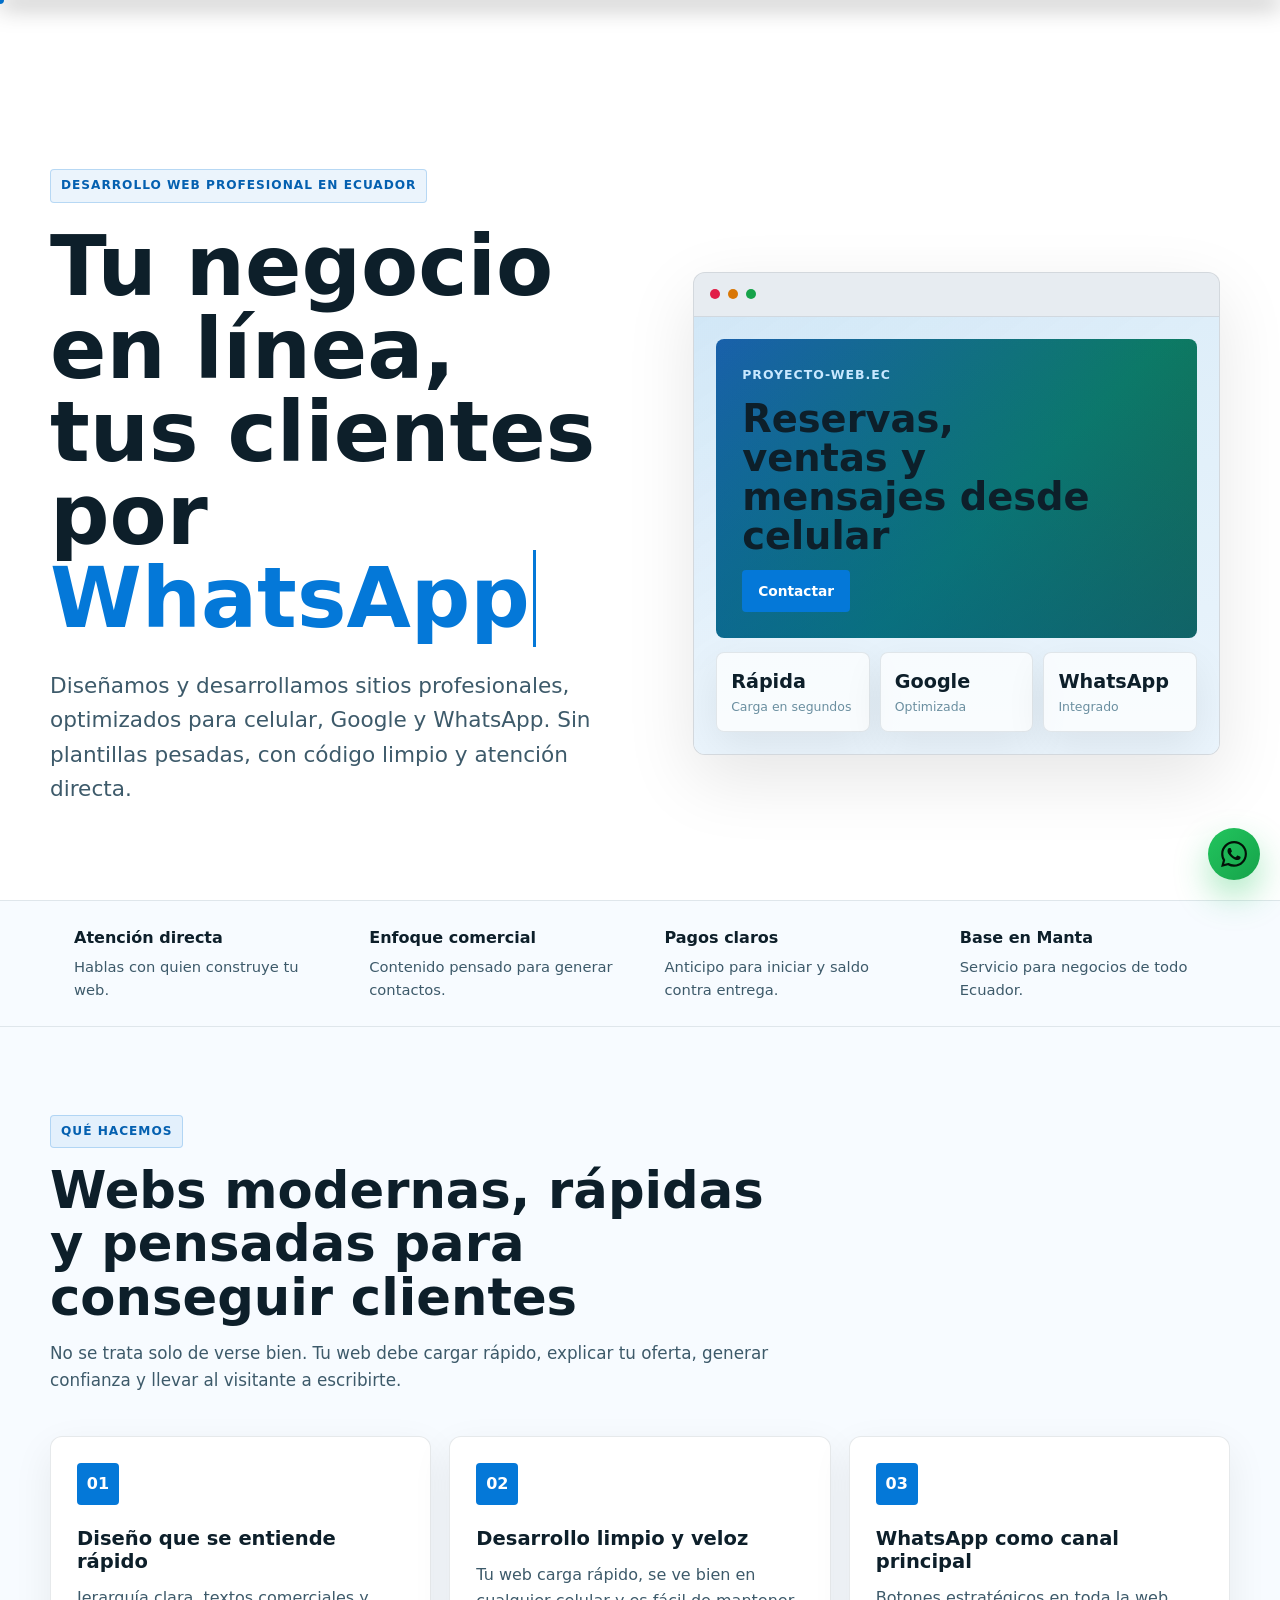
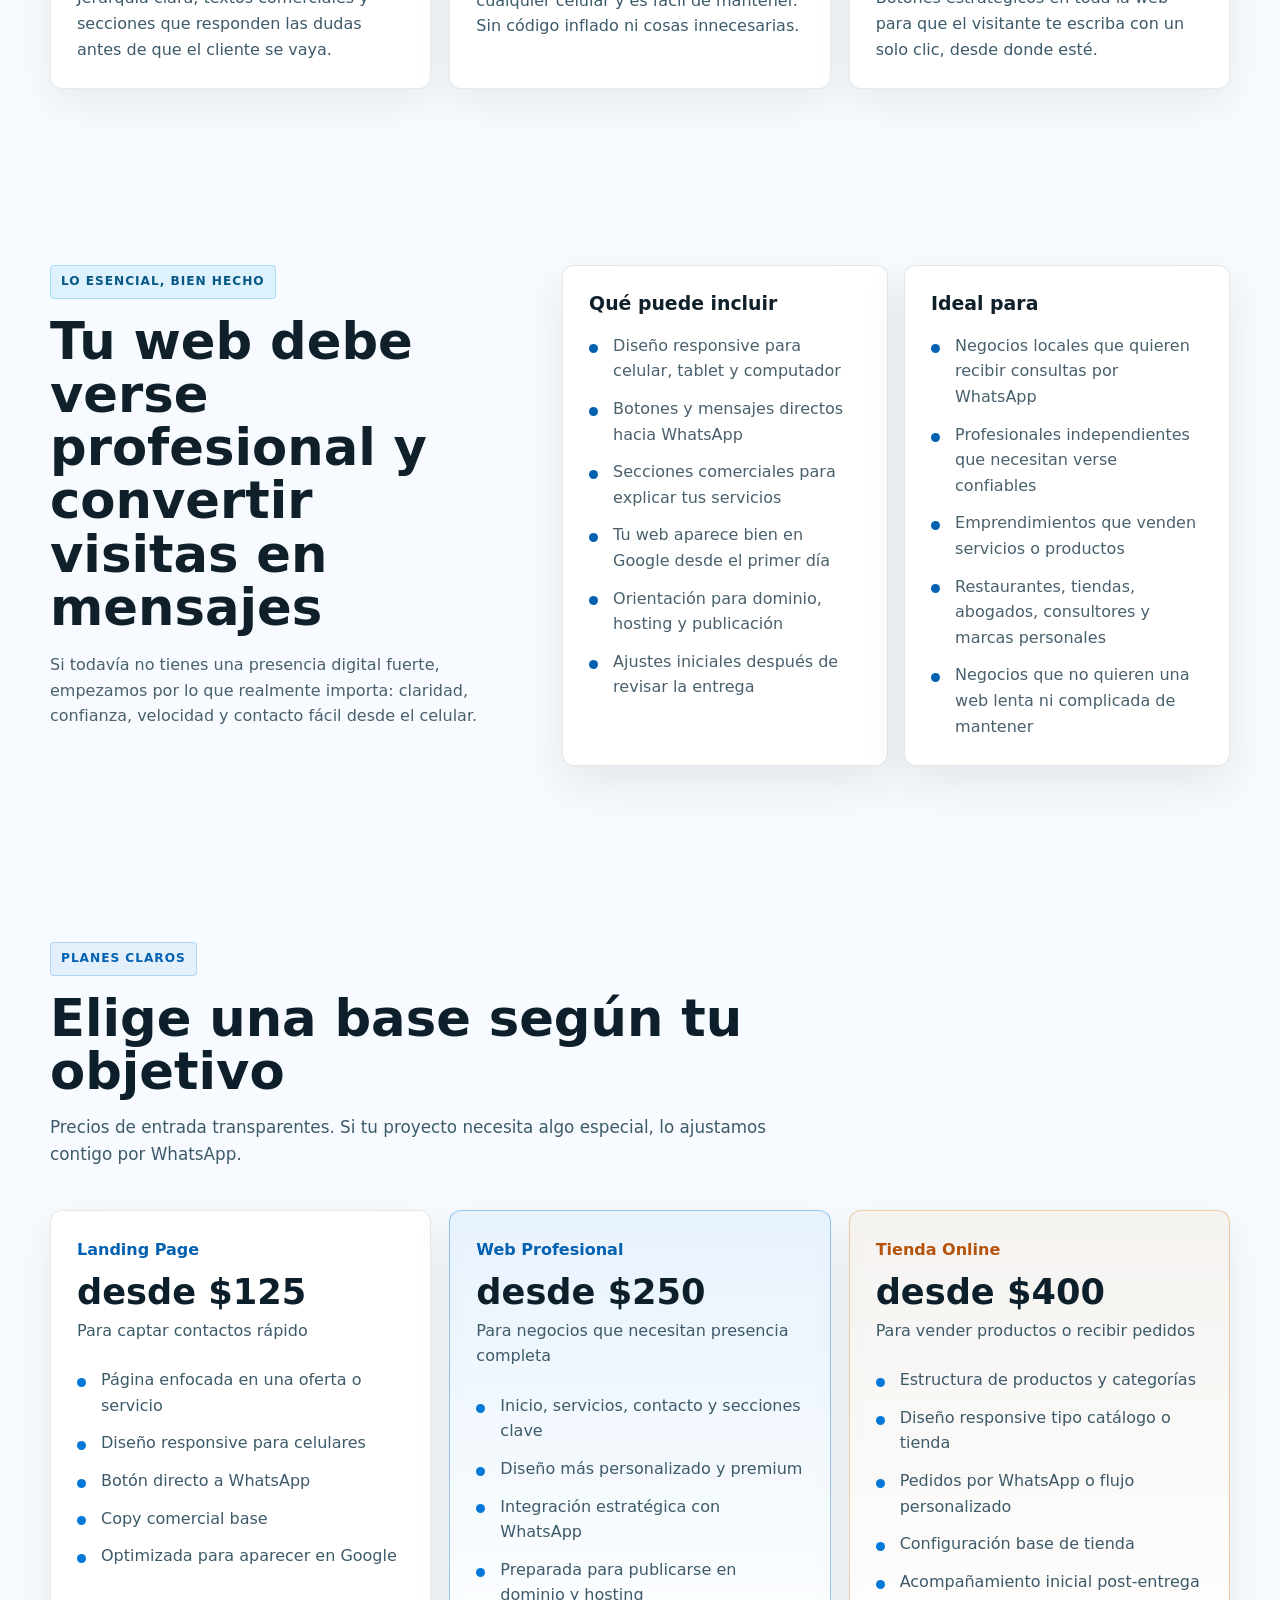
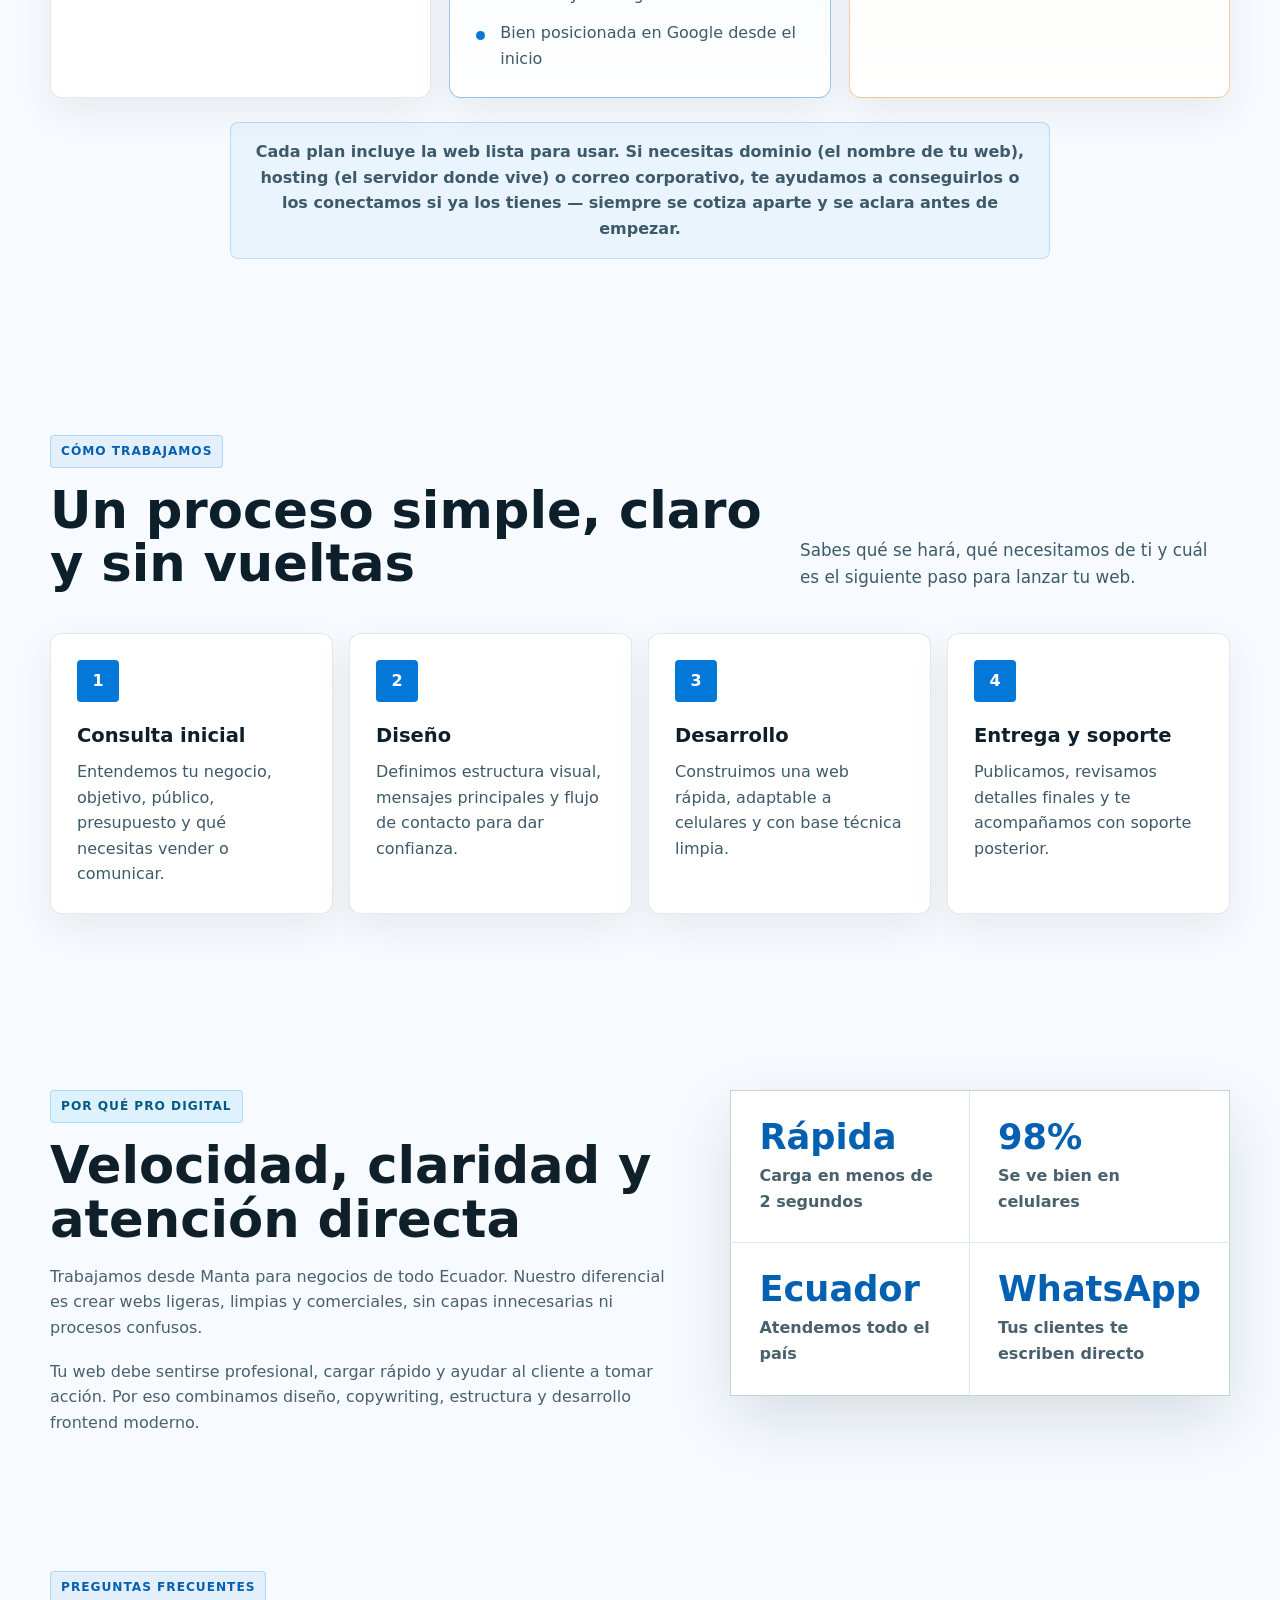
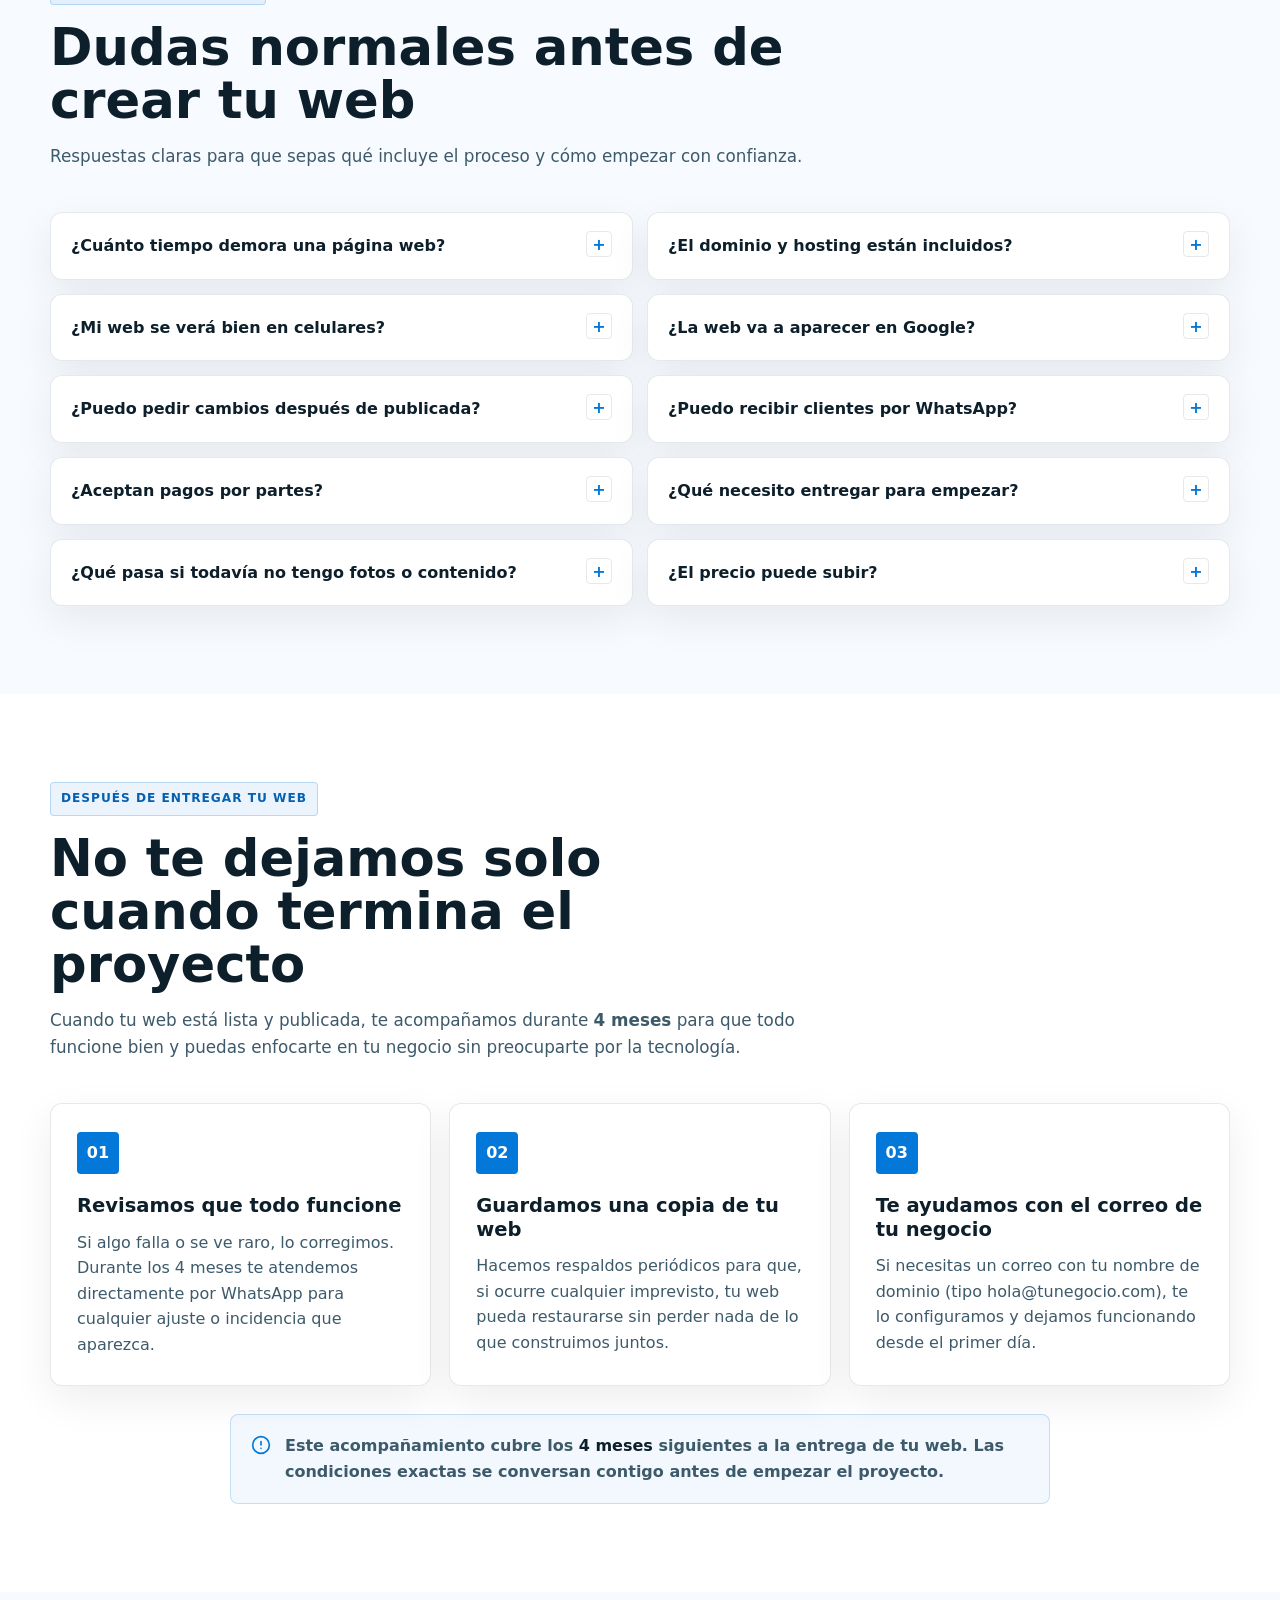
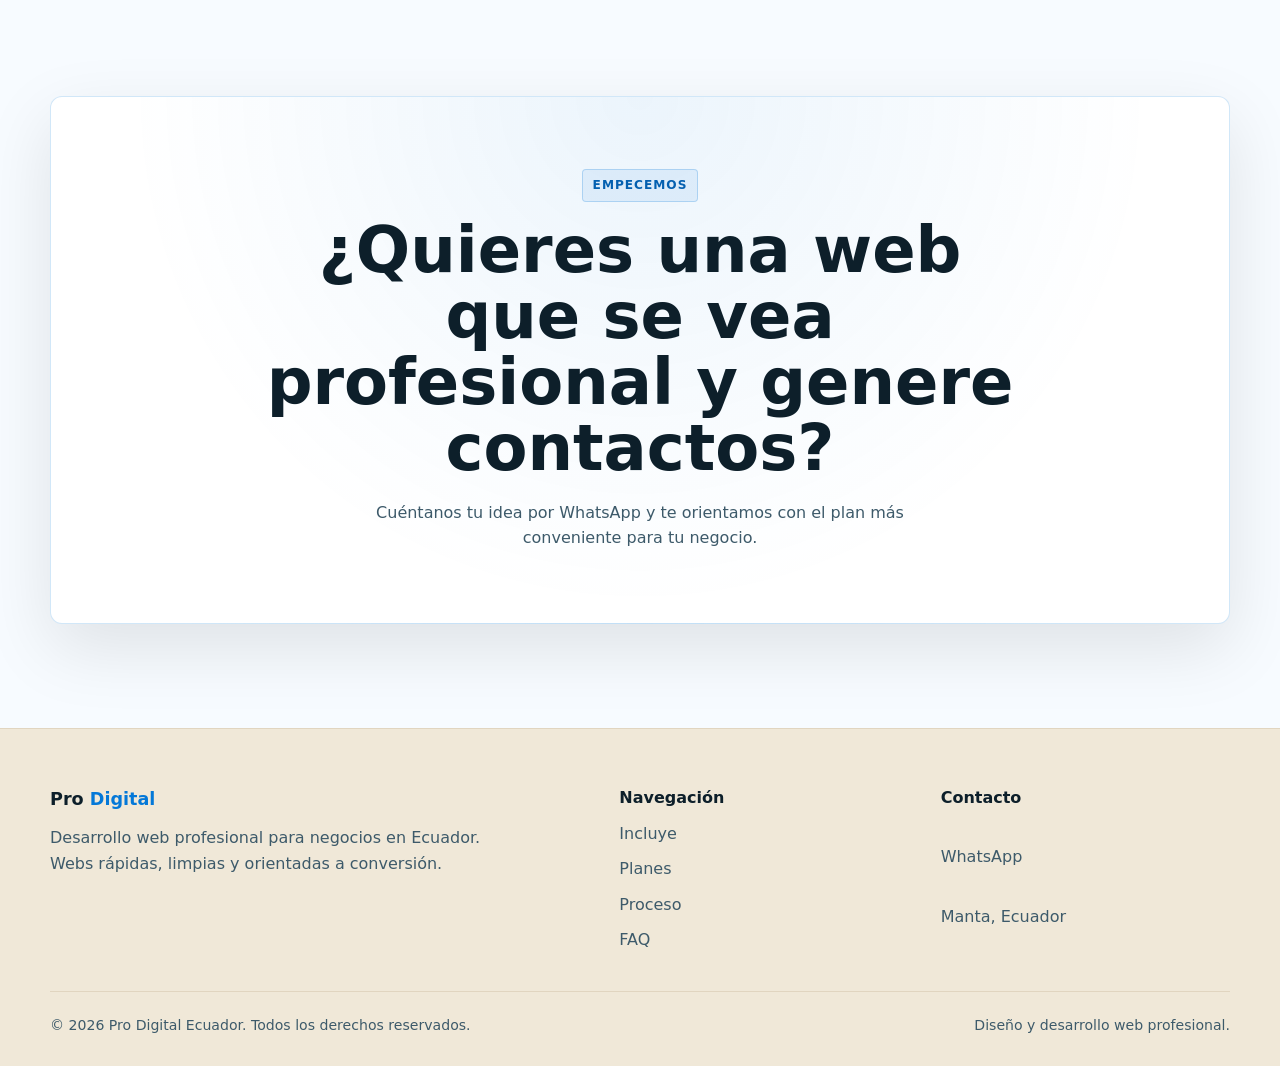
==== commit dadf94da: "Update index.html" ====
--- a/Mi pagina Web2/index.html
+++ b/Mi pagina Web2/index.html
@@ -1,6 +1,7 @@
 <!DOCTYPE html>
 <html lang="es-EC">
 <head>
+  <meta name="facebook-domain-verification" content="w4klvj6qkn3jlmpmdqhsmwi1nyp4gn" />
   <meta charset="UTF-8" />
   <meta name="viewport" content="width=device-width, initial-scale=1.0" />
   <meta http-equiv="X-UA-Compatible" content="IE=edge" />
--- a/Mi pagina Web2/styles.css
+++ b/Mi pagina Web2/styles.css
@@ -5,20 +5,23 @@
 :root {
   --bg: #ffffff;
   --bg-2: #f7fbff;
-  --surface: #eef5fb;
-  --surface-2: #e4f0f9;
-  --surface-3: #f7fbff;
   --text: #0d1f2a;
   --text-soft: #3d5a6a;
   --text-muted: #6b8fa0;
+  --text-deep: #49606d;
   --ink: #10202a;
   --line: rgba(10, 40, 60, 0.1);
-  --line-strong: rgba(10, 40, 60, 0.18);
   --blue: #0478d8;
   --blue-dark: #0460b0;
+  --blue-sky: #075985;
+  --bg-header: rgba(245, 238, 228, 0.88);
+  --bg-header-scrolled: rgba(245, 238, 228, 0.98);
+  --bg-footer: #f0e8d8;
+  --border-header: rgba(180, 155, 120, 0.25);
   --green: #16a34a;
   --mint: #22c55e;
   --gold: #d97706;
+  --gold-dark: #b45309;
   --rose: #e11d48;
   --shadow: 0 24px 70px rgba(0, 0, 0, 0.10);
   --shadow-soft: 0 14px 40px rgba(0, 0, 0, 0.07);
@@ -38,7 +41,7 @@
   margin: 0;
   font-family: var(--font-body);
   color: var(--text);
-  background: #ffffff;
+  background: var(--bg);
   line-height: 1.6;
   overflow-x: hidden;
 }
@@ -82,15 +85,15 @@
   inset: 0 0 auto;
   z-index: 50;
   border-bottom: 1px solid transparent;
-  background: rgba(245, 238, 228, 0.88);
+  background: var(--bg-header);
   backdrop-filter: blur(18px);
   -webkit-backdrop-filter: blur(18px);
   transition: border-color 180ms ease, background 180ms ease, box-shadow 180ms ease;
 }
 
 .site-header.scrolled {
-  border-color: rgba(180, 155, 120, 0.25);
-  background: rgba(245, 238, 228, 0.98);
+  border-color: var(--border-header);
+  background: var(--bg-header-scrolled);
   box-shadow: 0 10px 34px rgba(120, 90, 50, 0.10);
 }
 
@@ -132,13 +135,6 @@
 .nav__links a:hover,
 .nav__links a[aria-current="page"] {
   color: var(--text);
-}
-
-.nav__cta {
-  color: #ffffff !important;
-  background: var(--blue);
-  padding: 10px 16px;
-  border-radius: 4px;
 }
 
 .nav__hamburger {
@@ -184,9 +180,9 @@
   display: grid;
   gap: 6px;
   padding: 14px;
-  border: 1px solid rgba(180, 155, 120, 0.3);
+  border: 1px solid var(--border-header);
   border-radius: var(--radius-lg);
-  background: rgba(245, 238, 228, 0.99);
+  background: var(--bg-header-scrolled);
   box-shadow: var(--shadow);
   transform: translateY(-18px);
   opacity: 0;
@@ -228,7 +224,7 @@
 
 .eyebrow {
   width: fit-content;
-  color: #0460b0;
+  color: var(--blue-dark);
   background: rgba(4, 120, 216, 0.08);
   border: 1px solid rgba(4, 120, 216, 0.22);
   border-radius: 4px;
@@ -254,82 +250,6 @@
   margin-top: 28px;
   color: var(--text-soft);
   font-size: clamp(1.1rem, 1.8vw, 1.35rem);
-}
-
-.hero__actions,
-.final-cta .btn {
-  margin-top: 34px;
-}
-
-.hero__actions {
-  display: flex;
-  flex-wrap: wrap;
-  gap: 14px;
-}
-
-.btn {
-  display: inline-flex;
-  align-items: center;
-  justify-content: center;
-  min-height: 46px;
-  padding: 12px 18px;
-  border: 1px solid var(--line-strong);
-  border-radius: 4px;
-  font-weight: 800;
-  line-height: 1.1;
-  transition: transform 160ms ease, box-shadow 160ms ease, background 160ms ease, border-color 160ms ease;
-}
-
-.btn:hover {
-  transform: translateY(-2px);
-}
-
-.btn--lg {
-  min-height: 54px;
-  padding-inline: 22px;
-}
-
-.btn--primary {
-  color: #ffffff;
-  background: linear-gradient(135deg, var(--blue), var(--blue-dark));
-  border-color: transparent;
-  box-shadow: 0 12px 30px rgba(4, 120, 216, 0.22);
-}
-
-.btn--whatsapp {
-  color: #031208;
-  background: linear-gradient(135deg, var(--mint), var(--green));
-  border-color: transparent;
-  box-shadow: 0 12px 30px rgba(34, 197, 94, 0.28);
-}
-
-.btn--secondary {
-  color: var(--text);
-  background: rgba(0, 0, 0, 0.04);
-  border-color: var(--line);
-}
-
-.btn--secondary:hover {
-  border-color: rgba(0, 0, 0, 0.22);
-  background: rgba(0, 0, 0, 0.07);
-}
-
-.hero__proof {
-  display: flex;
-  flex-wrap: wrap;
-  gap: 10px;
-  margin-top: 28px;
-  list-style: none;
-}
-
-.hero__proof li {
-  color: var(--text-soft);
-  border: 1px solid var(--line);
-  border-radius: 4px;
-  background: rgba(0, 0, 0, 0.04);
-  padding: 8px 12px;
-  font-size: 0.9rem;
-  font-weight: 700;
 }
 
 .hero__visual {
@@ -431,7 +351,7 @@
 .step-card,
 .faq-item {
   border: 1px solid var(--line);
-  background: #ffffff;
+  background: var(--bg);
   box-shadow: var(--shadow-soft);
 }
 
@@ -489,16 +409,16 @@
 .services,
 .process,
 .faq {
-  background: #f7fbff;
+  background: var(--bg-2);
 }
 
 .included {
-  background: #f7fbff;
+  background: var(--bg-2);
   color: var(--ink);
 }
 
 .included .eyebrow {
-  color: #075985;
+  color: var(--blue-sky);
   background: rgba(14, 165, 233, 0.1);
   border-color: rgba(14, 165, 233, 0.25);
 }
@@ -521,10 +441,9 @@
 .included__content p:not(.eyebrow) {
   max-width: 590px;
   margin-top: 18px;
-  color: #49606d;
-}
-
-/* .included__content .btn removed — button was removed from this section */
+  color: var(--text-deep);
+}
+
 
 .included__lists {
   display: grid;
@@ -537,7 +456,7 @@
   padding: 26px;
   border: 1px solid rgba(7, 17, 23, 0.1);
   border-radius: var(--radius-lg);
-  background: #ffffff;
+  background: var(--bg);
   box-shadow: 0 18px 48px rgba(8, 31, 44, 0.09);
 }
 
@@ -551,7 +470,7 @@
   gap: 12px;
   margin-top: 18px;
   list-style: none;
-  color: #49606d;
+  color: var(--text-deep);
 }
 
 .included-card li {
@@ -644,7 +563,7 @@
 }
 
 .plans {
-  background: #f7fbff;
+  background: var(--bg-2);
 }
 
 .price-card {
@@ -654,7 +573,7 @@
   gap: 24px;
   min-height: 100%;
   padding: 26px;
-  background: #ffffff;
+  background: var(--bg);
 }
 
 .price-card--featured {
@@ -669,23 +588,11 @@
 }
 
 .price-card--amber .price-card__head p {
-  color: #b45309;
+  color: var(--gold-dark);
 }
 
 .price-card--amber .price-card li::before {
   background: var(--gold);
-}
-
-.price-card__badge {
-  position: absolute;
-  top: 16px;
-  right: 16px;
-  color: #ffffff;
-  background: var(--blue);
-  border-radius: 999px;
-  padding: 7px 14px;
-  font-size: 0.76rem;
-  font-weight: 800;
 }
 
 .price-card__head p {
@@ -732,7 +639,6 @@
   background: var(--blue);
 }
 
-/* .price-card .btn removed — buttons were removed from plan cards */
 
 .plans__note {
   max-width: 820px;
@@ -753,14 +659,14 @@
 }
 
 .about {
-  background: #f7fbff;
+  background: var(--bg-2);
   color: var(--ink);
   padding: 88px 0 48px;
 }
 
 
 .about .eyebrow {
-  color: #075985;
+  color: var(--blue-sky);
   background: rgba(14, 165, 233, 0.1);
   border-color: rgba(14, 165, 233, 0.25);
 }
@@ -783,10 +689,9 @@
 .about__content p:not(.eyebrow) {
   max-width: 660px;
   margin-top: 18px;
-  color: #49606d;
-}
-
-/* .about__content .btn removed — button was removed from this section */
+  color: var(--text-deep);
+}
+
 
 .metrics-panel {
   display: grid;
@@ -800,7 +705,7 @@
 
 .metrics-panel div {
   padding: 28px;
-  background: white;
+  background: var(--bg);
 }
 
 .metrics-panel strong {
@@ -814,7 +719,7 @@
 .metrics-panel span {
   display: block;
   margin-top: 9px;
-  color: #49606d;
+  color: var(--text-deep);
   font-weight: 700;
 }
 
@@ -866,7 +771,7 @@
 /* ── Support Section ─────────────────────────────────────────── */
 
 .support {
-  background: #ffffff;
+  background: var(--bg);
 }
 
 .support__grid {
@@ -882,7 +787,7 @@
   padding: 28px 26px;
   border: 1px solid var(--line);
   border-radius: var(--radius-lg);
-  background: #ffffff;
+  background: var(--bg);
   box-shadow: var(--shadow-soft);
   transition: border-color 220ms ease, background 220ms ease;
 }
@@ -949,7 +854,7 @@
 
 .final-cta {
   padding: 104px 0;
-  background: #f7fbff;
+  background: var(--bg-2);
 }
 
 .final-cta__inner {
@@ -985,8 +890,8 @@
 
 .site-footer {
   padding: 56px 0 30px;
-  border-top: 1px solid rgba(180, 155, 120, 0.28);
-  background: #f0e8d8;
+  border-top: 1px solid var(--border-header);
+  background: var(--bg-footer);
   color: var(--text-soft);
 }
 
@@ -1017,7 +922,7 @@
   gap: 18px;
   margin-top: 38px;
   padding-top: 22px;
-  border-top: 1px solid rgba(180, 155, 120, 0.28);
+  border-top: 1px solid var(--border-header);
   font-size: 0.88rem;
 }
 
@@ -1139,14 +1044,6 @@
     font-size: clamp(2.35rem, 12vw, 3.65rem);
   }
 
-  .hero__actions,
-  .hero__actions .btn,
-  .included__content .btn,
-  .price-card .btn,
-  .final-cta .btn {
-    width: 100%;
-  }
-
   .hero__visual {
     min-height: 410px;
   }
@@ -1222,8 +1119,6 @@
   gap: 0.2em;
   transform: translateY(0);
   transition: transform 1000ms cubic-bezier(0.76, 0, 0.24, 1);
-  pointer-events: all;
-  will-change: transform;
 }
 
 /* Horizontal stripe texture to feel like a real shutter */
